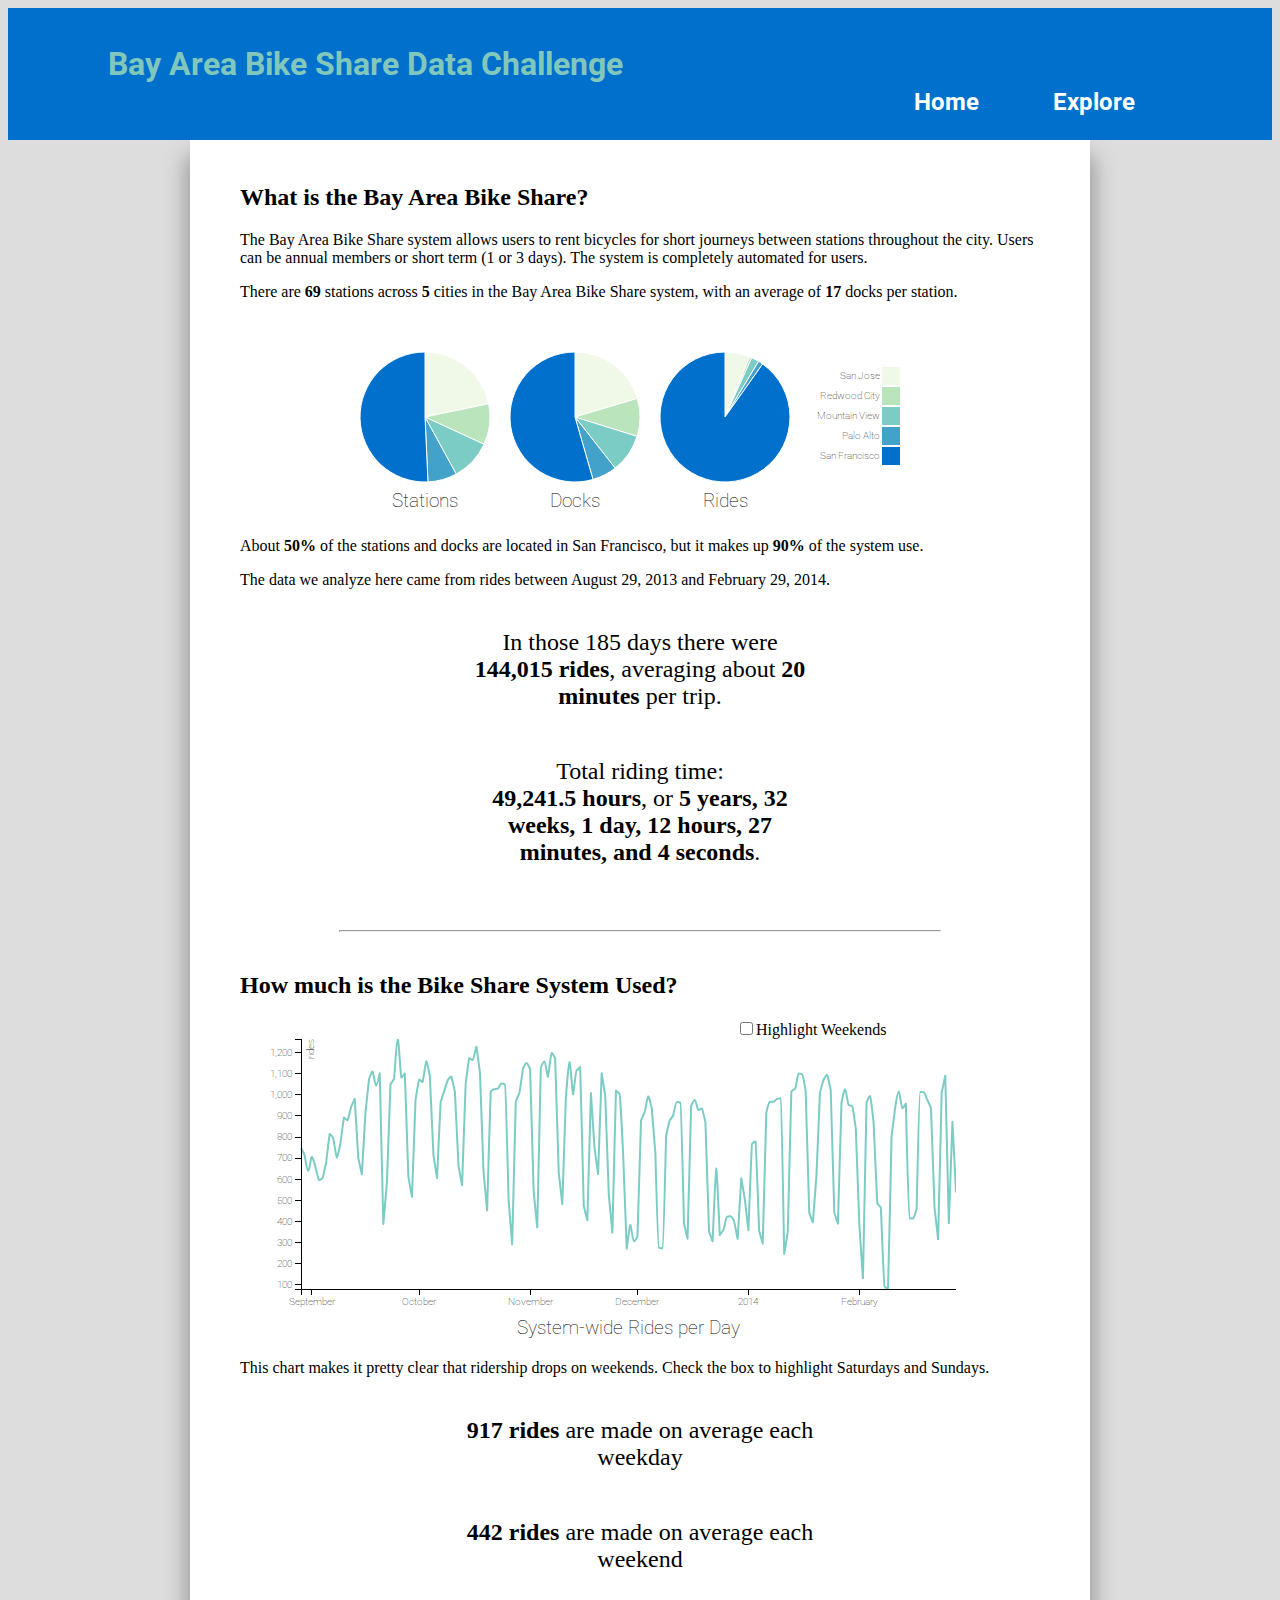
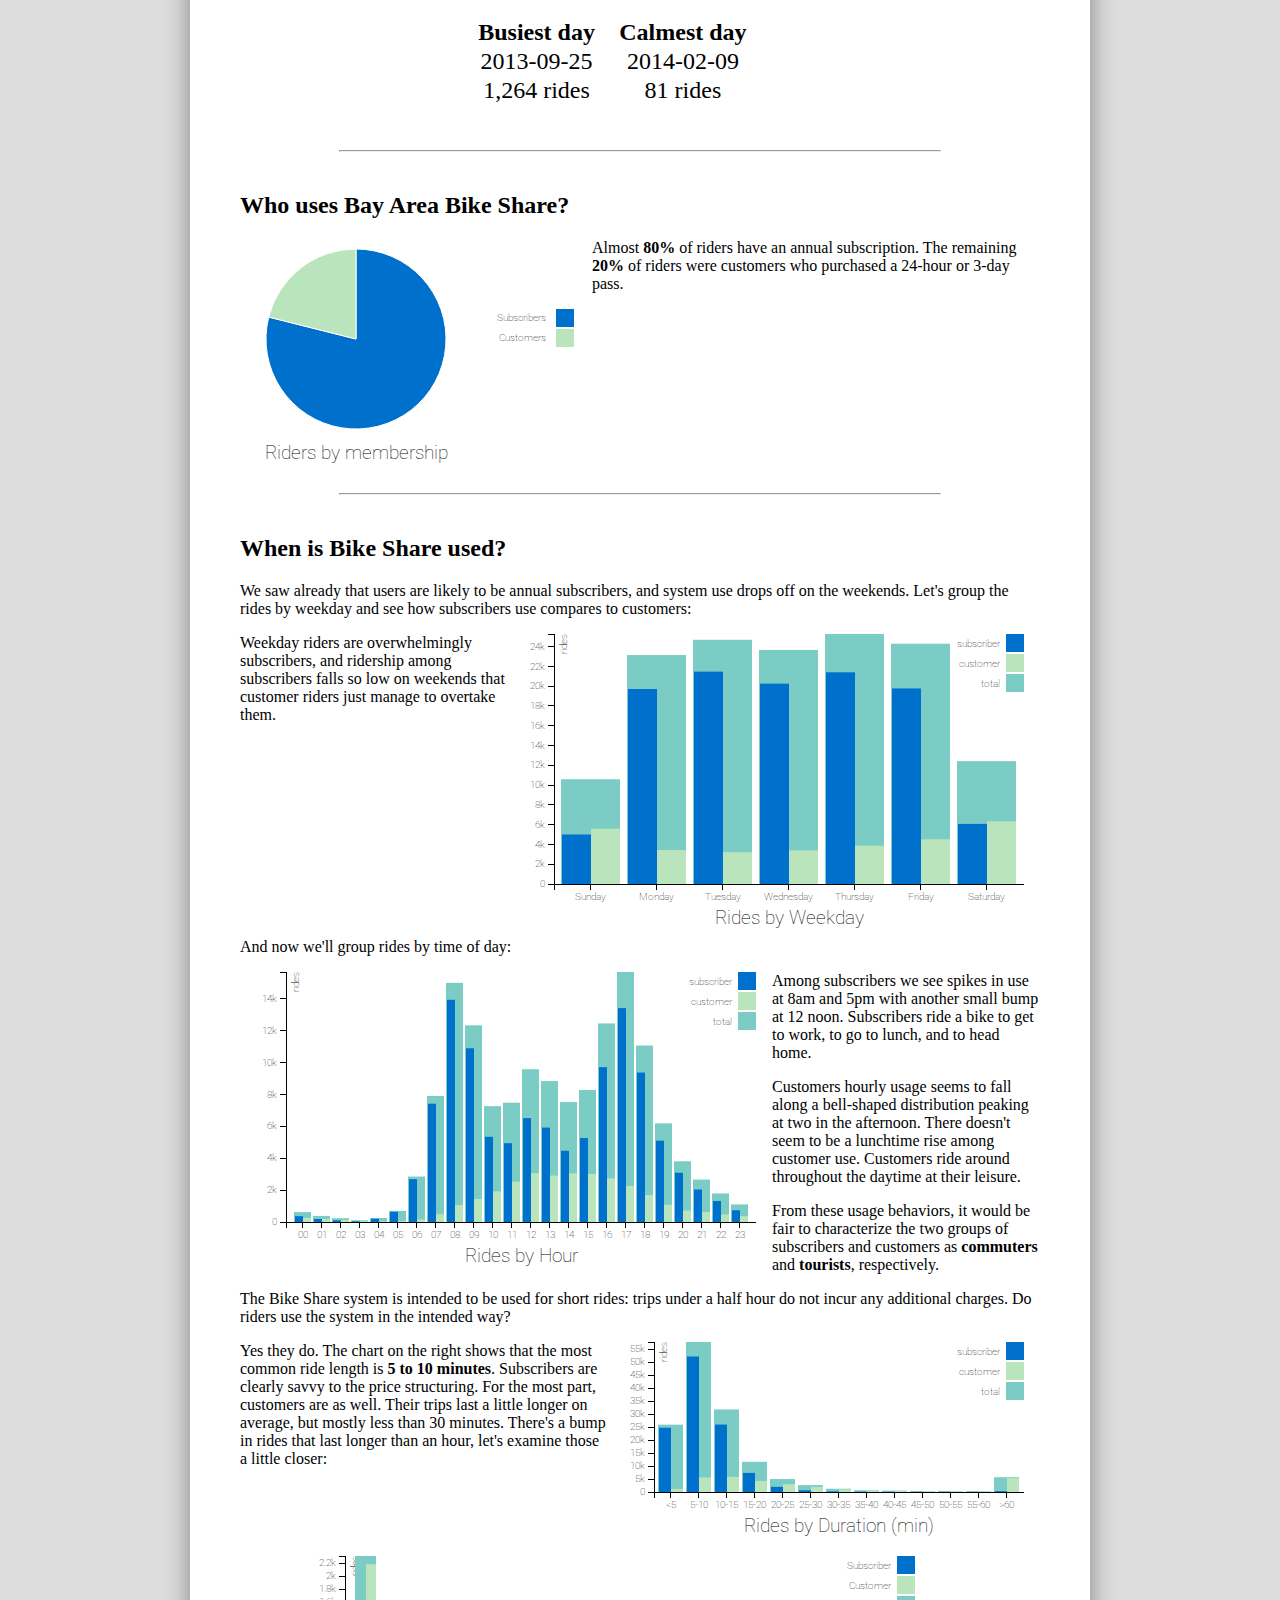
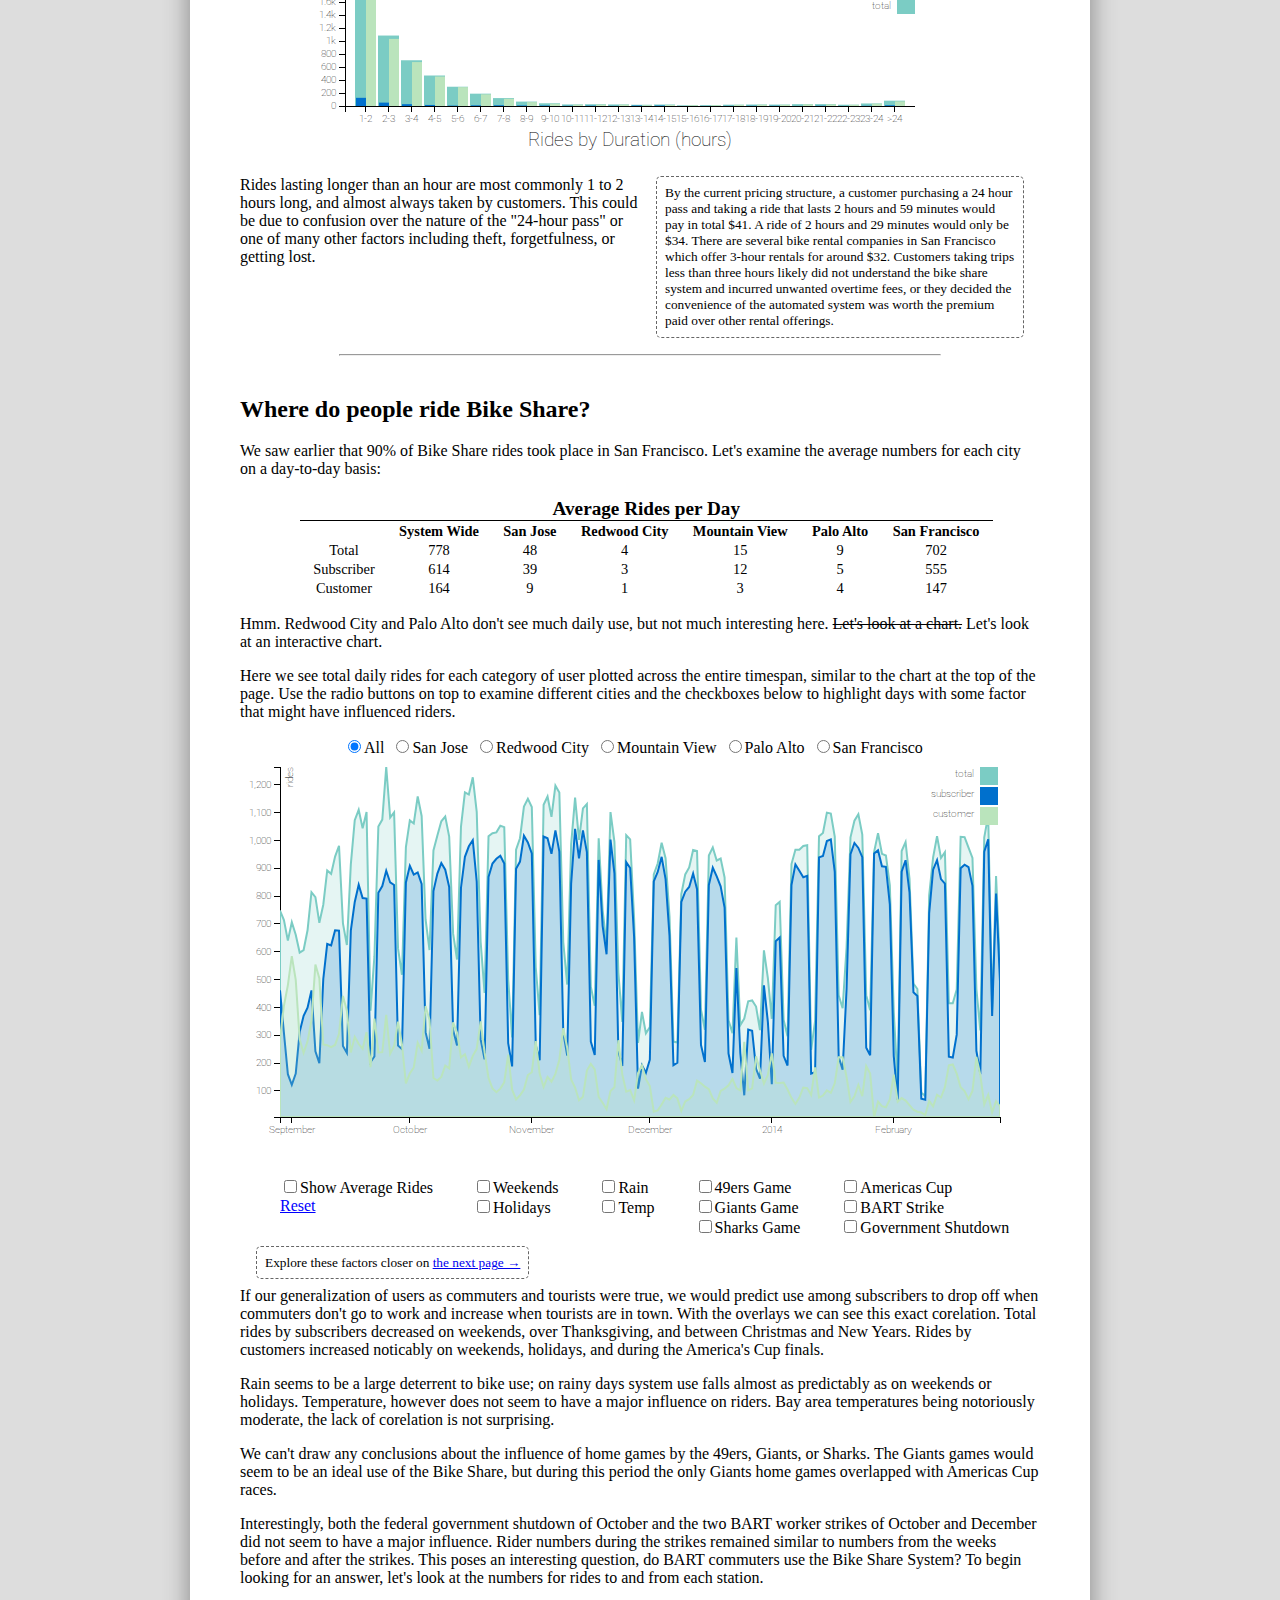
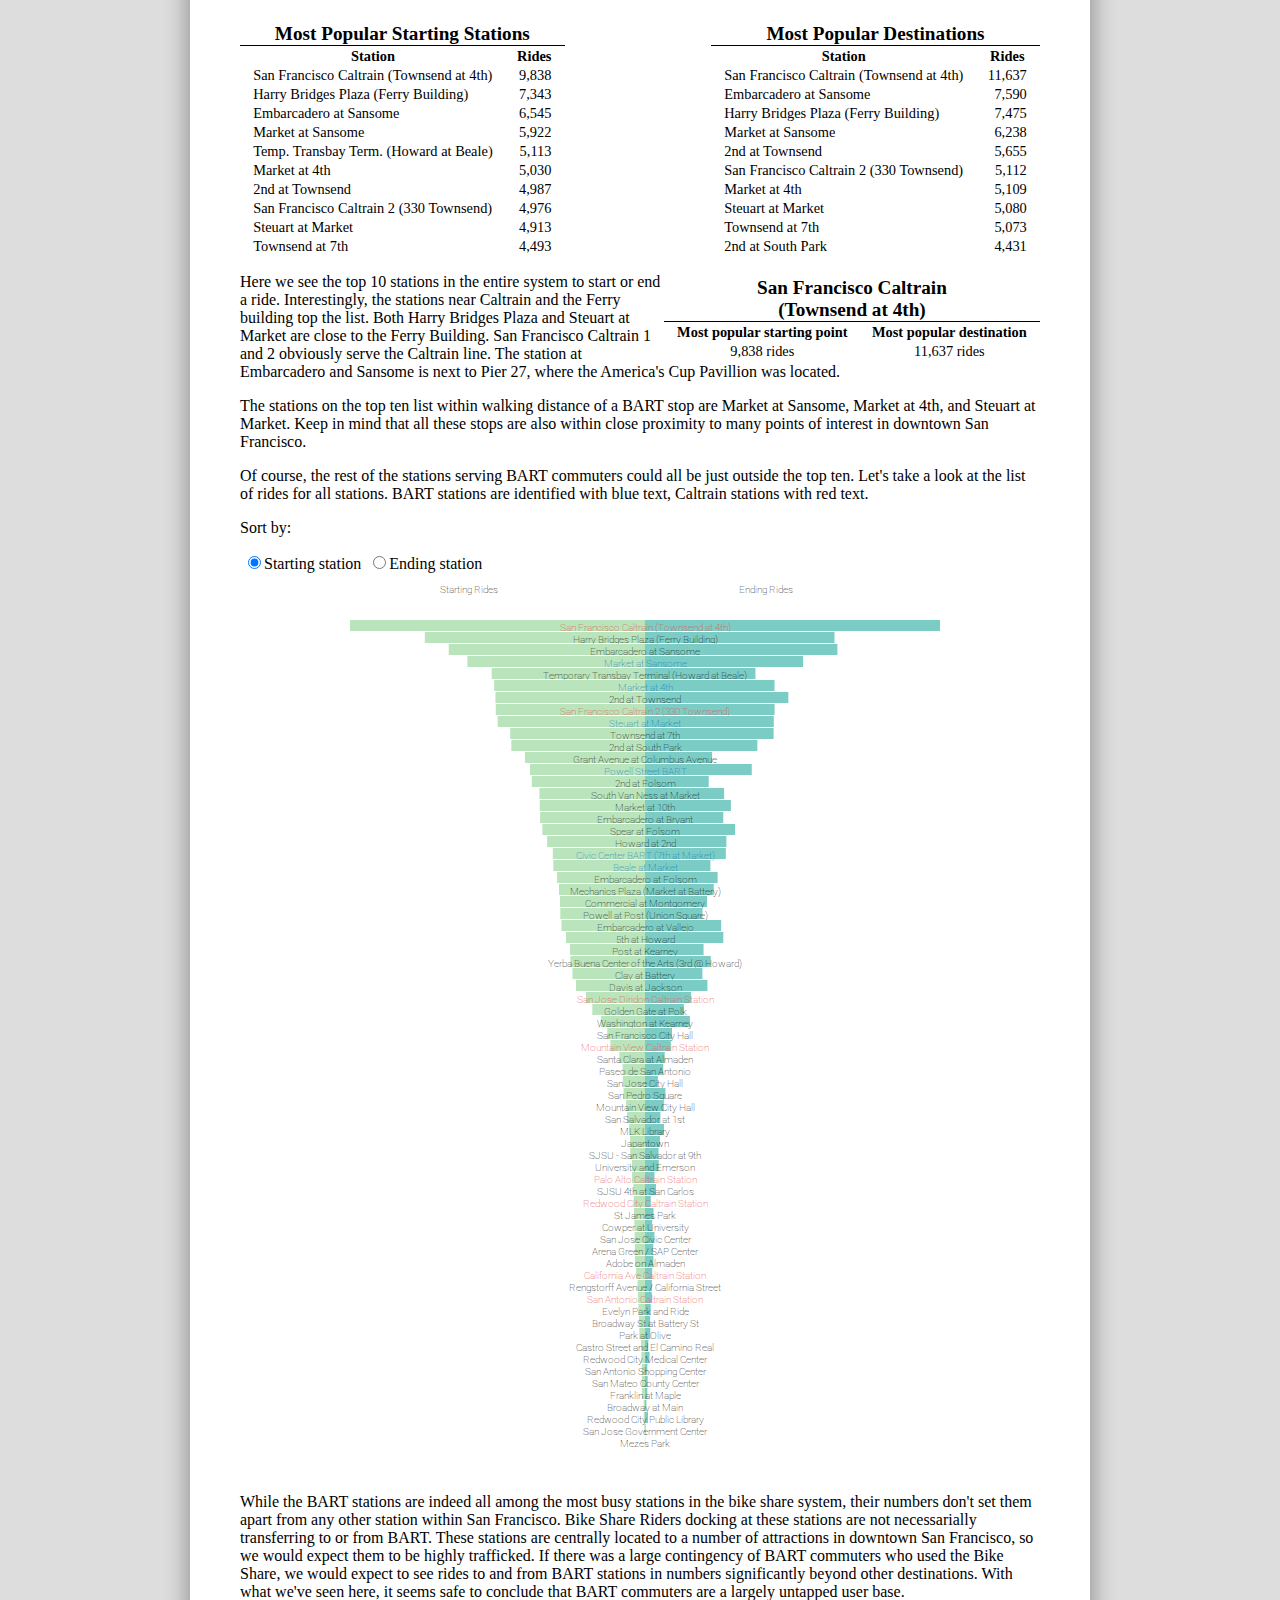
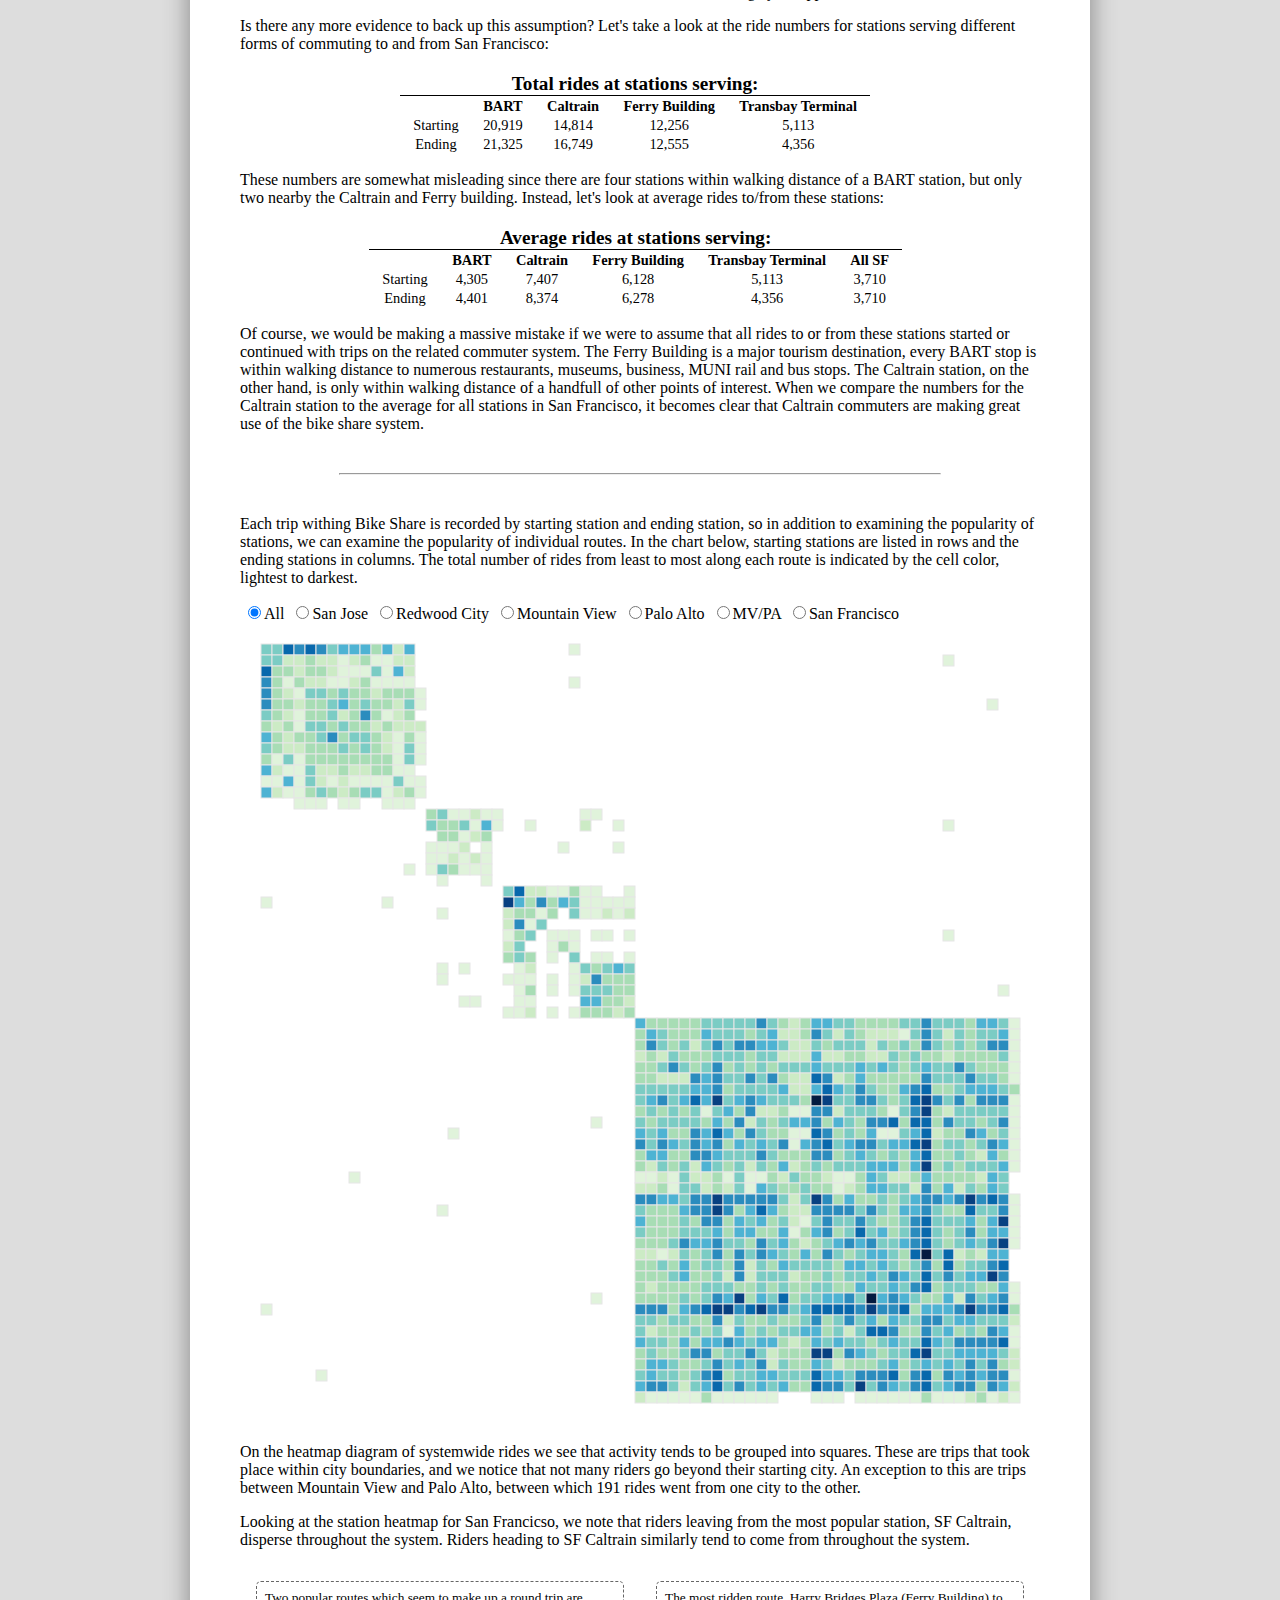
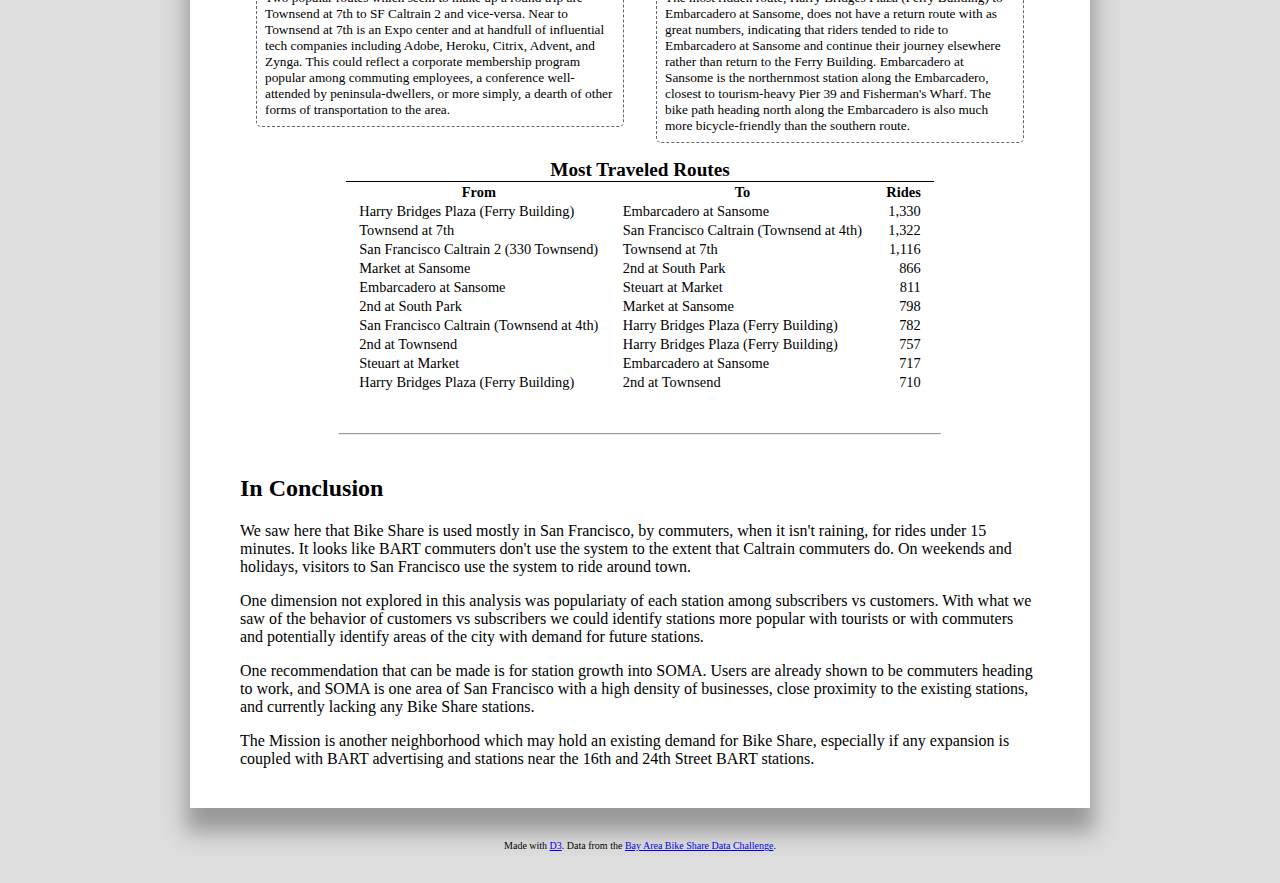
==== index.html @ 4bd90a9c "change to pages" ====
<!doctype html>
<html lang="en">

<head>
    <meta charset="utf-8">
    <title>BABS Data Challenge</title>
    <link rel="stylesheet" href="stylesheet.css">
</head>
<body>
  <script src="js/d3.v3.js"></script>
  <script src="js/jquery-1.11.0.js"></script>
  <script src="js/colors.js"></script>
  <header>
    <h1>Bay Area Bike Share Data Challenge</h1>
    <a href="explore.html">Explore</a> <a href="main.html">Home</a>
  </header>
  
  <div class="wrapper">
    
    <h2 class="analysis">What is the Bay Area Bike Share?</h2>
    <p class="analysis">The Bay Area Bike Share system allows users to rent bicycles for short journeys between stations throughout the city.  Users can be annual members or short term (1 or 3 days).  The system is completely automated for users. </p>
    <p class="analysis">There are <strong>69</strong> stations across <strong>5</strong> cities in the Bay Area Bike Share system, with an average of <strong>17</strong> docks per station.</p>
    <div id="pies" class="chart"></div>
    <p class="analysis">About <strong>50%</strong> of the stations and docks are located in San Francisco, but it makes up <strong>90%</strong> of the system use.</p>
    <p class="analysis">The data we analyze here came from rides between August 29, 2013 and February 29, 2014.</p>
    
    <p class="fact">In those 185 days there were <strong>144,015 rides</strong>, averaging about <strong>20 minutes</strong> per trip.</p>
    <p class="fact">Total riding time: <br/><strong>49,241.5 hours</strong>, or <strong>5 years, 32 weeks, 1 day, 12 hours, 27 minutes, and 4 seconds</strong>.
</p>
    
    <hr class="clear"/>
    
    <h2 class="analysis">How much is the Bike Share System Used?</h2>
    <input type="checkbox" id="weekendcheck">Highlight Weekends</input>
    <div id="row2" class="chart"></div>
    <p class="analysis">This chart makes it pretty clear that ridership drops on weekends. Check the box to highlight Saturdays and Sundays.</p>
    <p class="fact"><strong>917 rides</strong> are made on average each weekday</p> 
    <p class="fact"><strong>442 rides</strong> are made on average each weekend</p> 
  
  <table class="fact tabCenter">
    <thead> <th>Busiest day</th> <th>Calmest day</th> </thead>
    <tbody>
      <tr> <td>2013-09-25</td>   <td>2014-02-09</td> </tr>
      <tr> <td>1,264 rides</td> <td>81 rides</td> </tr>
    </tbody>
  </table>
  
  <hr class="clear"/>
  
    <h2 class="analysis">Who uses Bay Area Bike Share?</h2>
    <div id="row3" class="chart ILL"></div>
    <p class="analysis">Almost <strong>80%</strong> of riders have an annual subscription.  The remaining <strong>20%</strong> of riders were customers who purchased a 24-hour or 3-day pass.</p> 
  
    <hr class="clear"/>
  
    <h2 class="analysis">When is Bike Share used?</h2>
    <p class="analysis clear">We saw already that users are likely to be annual subscribers, and system use drops off on the weekends.  Let's group the rides by weekday and see how subscribers use compares to customers:</p>
  <div id="weekday" class="chart ILR"></div>
  <p class="analysis">Weekday riders are overwhelmingly subscribers, and ridership among subscribers falls so low on weekends that customer riders just manage to overtake them.</p>
    
    <p class="analysis clear">And now we'll group rides by time of day:</p>
    <div id="hourly" class="chart ILL"></div>
    
    <p class="analysis">Among subscribers we see spikes in use at 8am and 5pm with another small bump at 12 noon.  Subscribers ride a bike to get to work, to go to lunch, and to head home.  </p>
      <p class="analysis">Customers hourly usage seems to fall along a bell-shaped distribution peaking at two in the afternoon.  There doesn't seem to be a lunchtime rise among customer use.  Customers ride around throughout the daytime at their leisure.</p>
    <p class="analysis">From these usage behaviors, it would be fair to characterize the two groups of subscribers and customers as <strong>commuters</strong> and <strong>tourists</strong>, respectively.</p>
  
  
    
    <p class="analysis">The Bike Share system is intended to be used for short rides: trips under a half hour do not incur any additional charges.  Do riders use the system in the intended way?</p>
    <div id="duration" class="chart ILR"></div>
    <p class="analysis">Yes they do.  The chart on the right shows that the most common ride length is <strong>5 to 10 minutes</strong>.  Subscribers are clearly savvy to the price structuring.  For the most part, customers are as well.  Their trips last a little longer on average, but mostly less than 30 minutes.  There's a bump in rides that last longer than an hour, let's examine those a little closer: </p>
    <div id="durationH" class="chart"></div>
  <p class="aside ILR">By the current pricing structure, a customer purchasing a 24 hour pass and taking a ride that lasts 2 hours and 59 minutes would pay in total $41.  A ride of 2 hours and 29 minutes would only be $34. There are several bike rental companies in San Francisco which offer 3-hour rentals for around $32.  Customers taking trips less than three hours likely did not understand the bike share system and incurred unwanted overtime fees, or they decided the convenience of the automated system was worth the premium paid over other rental offerings.</p>
    <p class="analysis">Rides lasting longer than an hour are most commonly 1 to 2 hours long, and almost always taken by customers.  This could be due to confusion over the nature of the "24-hour pass" or one of many other factors including theft, forgetfulness, or getting lost.  </p>
      
  <hr class="clear"/>
  <h2 class="analysis">Where do people ride Bike Share?</h2>
  <p class="analysis">We saw earlier that 90% of Bike Share rides took place in San Francisco.  Let's examine the average numbers for each city on a day-to-day basis: </p>
  
  <table id="avgday" class="tabCenter"><caption>Average Rides per Day</caption>
    <thead> <th></th> <th>System Wide</th> <th>San Jose</th> <th>Redwood City</th> <th>Mountain View</th> <th>Palo Alto</th> <th>San Francisco</th></thead>
    <tbody>
      <tr> <td>Total</td>      <td>778</td> <td>48</td> <td>4</td> <td>15</td> <td>9</td> <td>702</td></tr>
      <tr> <td>Subscriber</td> <td>614</td> <td>39</td> <td>3</td> <td>12</td> <td>5</td> <td>555</td></tr>
      <tr> <td>Customer</td>   <td>164</td> <td> 9</td> <td>1</td> <td> 3</td> <td>4</td> <td>147</td></tr>
    </tbody>
  </table>
  
  <p class="analysis">Hmm. Redwood City and Palo Alto don't see much daily use, but not much interesting here.  <span class="strike">Let's look at a chart.</span>  Let's look at an interactive chart.</p>
  <p class="analysis">Here we see total daily rides for each category of user plotted across the entire timespan, similar to the chart at the top of the page. Use the radio buttons on top to examine different cities and the checkboxes below to highlight days with some factor that might have influenced riders.</p>
  
   <div id="cityRadio">
        <input type="radio" name="city" value="all" checked="true">All</input>
        <input type="radio" name="city" value="sj">San Jose</input>
        <input type="radio" name="city" value="rc">Redwood City</input>
        <input type="radio" name="city" value="mv">Mountain View</input>
        <input type="radio" name="city" value="pa">Palo Alto</input>
        <input type="radio" name="city" value="sf">San Francisco</input>
      </div>
      <div id="focuschart"></div>
      <ul class="ILL">
        <li><input type="checkbox" id="avgCB">Show Average Rides</input></li>
        <li><span id="reset" >Reset</span></li>
      </ul>
      <ul class="ILL">
        <li><input type="checkbox" id="weekendCB">Weekends</input></li>
        <li><input type="checkbox" id="holidayCB">Holidays</input></li>
      </ul>
      <ul class="ILL">
        <li><input type="checkbox" id="rainCB">Rain</input></li>
        <li><input type="checkbox" id="tempCB">Temp</input></li>
      </ul>
      <ul class="ILL">
        <li><input type="checkbox" id="49ersCB">49ers Game</input></li>
        <li><input type="checkbox" id="giantsCB">Giants Game</input></li>
        <li><input type="checkbox" id="sharksCB">Sharks Game</input></li>
      </ul>
      <ul class="ILL">
        <li><input type="checkbox" id="americasCB">Americas Cup</input></li>
        <li><input type="checkbox" id="bartCB">BART Strike</input></li>
        <li><input type="checkbox" id="govCB">Government Shutdown</input></li>
      </ul>
  
  <span class="aside">Explore these factors closer on <a href="explore.html">the next page &rarr;</a></span>

<p class="analysis">If our generalization of users as commuters and tourists were true, we would predict use among subscribers to drop off when commuters don't go to work and increase when tourists are in town.  With the overlays we can see this exact corelation. Total rides by subscribers decreased on weekends, over Thanksgiving, and between Christmas and New Years. Rides by customers increased noticably on weekends, holidays, and during the America's Cup finals.</p>
<p class="analysis">Rain seems to be a large deterrent to bike use; on rainy days system use falls almost as predictably as on weekends or holidays.  Temperature, however does not seem to have a major influence on riders.  Bay area temperatures being notoriously moderate, the lack of corelation is not surprising.  </p>
<p class="analysis">We can't draw any conclusions about the influence of home games by the 49ers, Giants, or Sharks.  The Giants games would seem to be an ideal use of the Bike Share, but during this period the only Giants home games overlapped with Americas Cup races.</p>
<p class="analysis">Interestingly, both the federal government shutdown of October and the two BART worker strikes of October and December did not seem to have a major influence.  Rider numbers during the strikes remained similar to numbers from the weeks before and after the strikes.  This poses an interesting question,  do BART commuters use the Bike Share System?  To begin looking for an answer, let's look at the numbers for rides to and from each station.</p>
  
<table class="tabRight ILL">
    <caption>Most Popular Starting Stations</caption>
    <thead> 
      <th>Station</th> <th>Rides</th> 
    </thead>
    <tbody>
      <tr> <td>San Francisco Caltrain (Townsend at 4th)</td> <td>9,838</td> </tr>
      <tr> <td>Harry Bridges Plaza (Ferry Building)</td> <td>7,343</td> </tr>
      <tr> <td>Embarcadero at Sansome</td> <td>6,545</td> </tr>
      <tr> <td>Market at Sansome</td> <td>5,922</td> </tr>
      <tr> <td>Temp. Transbay Term. (Howard at Beale)</td> <td>5,113</td> </tr>
      <tr> <td>Market at 4th</td> <td>5,030</td> </tr>
      <tr> <td>2nd at Townsend</td> <td>4,987</td> </tr>
      <tr> <td>San Francisco Caltrain 2 (330 Townsend)</td> <td>4,976</td> </tr>
      <tr> <td>Steuart at Market</td> <td>4,913</td> </tr>
      <tr> <td>Townsend at 7th</td> <td>4,493</td> </tr>
    </tbody>
  </table>

  <table class="tabRight ILR">
    <caption>Most Popular Destinations</caption>
    <thead> 
      <th>Station</th> <th>Rides</th> 
    </thead>
    <tbody>
      <tr> <td>San Francisco Caltrain (Townsend at 4th)</td> <td>11,637</td> </tr>
      <tr> <td>Embarcadero at Sansome</td> <td>7,590</td> </tr>
      <tr> <td>Harry Bridges Plaza (Ferry Building)</td> <td>7,475</td> </tr>
      <tr> <td>Market at Sansome</td> <td>6,238</td> </tr>
      <tr> <td>2nd at Townsend</td> <td>5,655</td> </tr>
      <tr> <td>San Francisco Caltrain 2 (330 Townsend)</td> <td>5,112</td> </tr>
      <tr> <td>Market at 4th</td> <td>5,109</td> </tr>
      <tr> <td>Steuart at Market</td> <td>5,080</td> </tr>
      <tr> <td>Townsend at 7th</td> <td>5,073</td> </tr>
      <tr> <td>2nd at South Park</td> <td>4,431</td> </tr>
    </tbody>
  </table>
<span class="clear"></span>

<table class="ILR tabCenter">
      <caption>San Francisco Caltrain <br/>(Townsend at 4th)</caption>
      <thead> 
        <th>Most popular starting point</th> <th>Most popular destination</th> 
      </thead>
      <tbody>
        <tr> <td>9,838 rides</td> <td>11,637 rides</td> </tr>
      </tbody>
  </table>

  <p class="analysis">Here we see the top 10 stations in the entire system to start or end a ride.  Interestingly, the stations near Caltrain and the Ferry building top the list.  Both Harry Bridges Plaza and Steuart at Market are close to the Ferry Building.  San Francisco Caltrain 1 and 2 obviously serve the Caltrain line.  The station at Embarcadero and Sansome is next to Pier 27, where the America's Cup Pavillion was located.</p>



<p class="analysis">The stations on the top ten list within walking distance of a BART stop are Market at Sansome, Market at 4th, and Steuart at Market.  Keep in mind that all these stops are also within close proximity to many points of interest in downtown San Francisco. </p>

<p class="analysis">Of course, the rest of the stations serving BART commuters could all be just outside the top ten.  Let's take a look at the list of rides for all stations. BART stations are identified with blue text, Caltrain stations with red text.</p>  
    
<p>Sort by:</p>
    <div id="sort" class="center">
        <input type="radio" name="stationSort" value="start" checked="true">Starting station</input>
        <input type="radio" name="stationSort" value="end">Ending station</input>
    </div>

  <div id="hbar"></div>
  <p class="analysis">While the BART stations are indeed all among the most busy stations in the bike share system, their numbers don't set them apart from any other station within San Francisco.  Bike Share Riders docking at these stations are not necessarially transferring to or from BART. These stations are centrally located to a number of attractions in downtown San Francisco, so we would expect them to be highly trafficked.  If there was a large contingency of BART commuters who used the Bike Share, we would expect to see rides to and from BART stations in numbers significantly beyond other destinations. With what we've seen here, it seems safe to conclude that BART commuters are a largely untapped user base.</p>
      
      <p class="analysis">Is there any more evidence to back up this assumption? Let's take a look at the ride numbers for stations serving different forms of commuting to and from San Francisco:</p>

<table id="commuter" class="tabCenter"><caption>Total rides at stations serving:</caption>
    <thead> <th></th> <th>BART</th> <th>Caltrain</th> <th>Ferry Building</th> <th>Transbay Terminal</th></thead>
    <tbody>
      <tr> <td>Starting</td><td>20,919</td> <td>14,814</td> <td>12,256</td> <td>5,113</td></tr>
      <tr> <td>Ending</td>  <td>21,325</td> <td>16,749</td> <td>12,555</td> <td>4,356</td></tr>
    </tbody>
  </table>

<p class="analysis">These numbers are somewhat misleading since there are four stations within walking distance of a BART station, but only two nearby the Caltrain and Ferry building.  Instead, let's look at average rides to/from these stations: </p>

<table id="commuteravg" class="tabCenter"><caption>Average rides at stations serving:</caption>
    <thead> <th></th> <th>BART</th> <th>Caltrain</th> <th>Ferry Building</th> <th>Transbay Terminal</th> <th>All SF</th></thead>
    <tbody>
      <tr> <td>Starting</td><td>4,305</td> <td>7,407</td> <td>6,128</td> <td>5,113</td> <td>3,710</td></tr>
      <tr> <td>Ending</td>  <td>4,401</td> <td>8,374</td> <td>6,278</td> <td>4,356</td> <td>3,710</td></tr>
    </tbody>
  </table>

<p class="analysis">Of course, we would be making a massive mistake if we were to assume that all rides to or from these stations started or continued with trips on the related commuter system.  The Ferry Building is a major tourism destination, every BART stop is within walking distance to numerous restaurants, museums, business, MUNI rail and bus stops. The Caltrain station, on the other hand, is only within walking distance of a handfull of other points of interest.  When we compare the numbers for the Caltrain station to the average for all stations in San Francisco, it becomes clear that Caltrain commuters are making great use of the bike share system.</p>


 <hr/>
  
<p class="analysis">Each trip withing Bike Share is recorded by starting station and ending station, so in addition to examining the popularity of stations, we can examine the popularity of individual routes.  In the chart below, starting stations are listed in rows and the ending stations in columns.  The total number of rides from least to most along each route is indicated by the cell color, lightest to darkest. </p>

      <div id="tooltip" class="hidden">
        <p><span id="value"></p>
      </div>
      
      <div id="heatRadio">
        <input type="radio" name="heat" value="all" checked="true">All</input>
        <input type="radio" name="heat" value="sj">San Jose</input>
        <input type="radio" name="heat" value="rc">Redwood City</input>
        <input type="radio" name="heat" value="mv">Mountain View</input>
        <input type="radio" name="heat" value="pa">Palo Alto</input>
        <input type="radio" name="heat" value="mvpa">MV/PA</input>
        <input type="radio" name="heat" value="sf">San Francisco</input>
      </div>

      <div id="heat"></div>

  <p class="analysis">On the heatmap diagram of systemwide rides we see that activity tends to be grouped into squares. These are trips that took place within city boundaries, and we notice that not many riders go beyond their starting city.  An exception to this are trips between Mountain View and Palo Alto, between which 191 rides went from one city to the other. </p>

  <p class="analysis">Looking at the station heatmap for San Francicso, we note that riders leaving from the most popular station, SF Caltrain, disperse throughout the system.  Riders heading to SF Caltrain similarly tend to come from throughout the system.  </p>

<p class="aside ILL">Two popular routes which seem to make up a round trip are Townsend at 7th to SF Caltrain 2 and vice-versa.  Near to Townsend at 7th is an Expo center and at handfull of influential tech companies including Adobe, Heroku, Citrix, Advent, and Zynga.  This could reflect a corporate membership program popular among commuting employees, a conference well-attended by peninsula-dwellers, or more simply, a dearth of other forms of transportation to the area. </p>

<p class="aside ILL"> The most ridden route, Harry Bridges Plaza (Ferry Building) to Embarcadero at Sansome, does not have a return route with as great numbers, indicating that riders tended to ride to Embarcadero at Sansome and continue their journey elsewhere rather than return to the Ferry Building.  Embarcadero at Sansome is the northernmost station along the Embarcadero, closest to tourism-heavy Pier 39 and Fisherman's Wharf.  The bike path heading north along the Embarcadero is also much more bicycle-friendly than the southern route. </p>
 
<table class="tabRight center ">
   
    <caption>Most Traveled Routes</caption>
    <thead> 
      <th>From</th> <th>To</th> <th>Rides</th>
    </thead>
    <tbody>
      <tr>  <td>Harry Bridges Plaza (Ferry Building)</td> <td>Embarcadero at Sansome</td>    <td>1,330</td></tr>
      <tr>  <td>Townsend at 7th</td> <td>San Francisco Caltrain (Townsend at 4th)</td>    <td>1,322</td></tr>
      <tr>  <td>San Francisco Caltrain 2 (330 Townsend)</td> <td>Townsend at 7th</td>    <td>1,116</td></tr>
      <tr>  <td>Market at Sansome</td> <td>2nd at South Park</td>     <td>866</td> </tr>
      <tr>  <td>Embarcadero at Sansome</td> <td>Steuart at Market</td>    <td>811</td> </tr>
      <tr>  <td>2nd at South Park</td> <td>Market at Sansome</td>     <td>798</td> </tr>
      <tr>  <td>San Francisco Caltrain (Townsend at 4th)</td> <td>Harry Bridges Plaza (Ferry Building)</td>    <td>782</td> </tr>
      <tr>  <td>2nd at Townsend</td> <td>Harry Bridges Plaza (Ferry Building)</td>    <td>757</td> </tr>
      <tr>  <td>Steuart at Market</td> <td>Embarcadero at Sansome</td>    <td>717</td> </tr>
      <tr>  <td>Harry Bridges Plaza (Ferry Building)</td> <td>2nd at Townsend</td>     <td>710</td> </tr>
    </tbody>
  </table>

    <hr />
      <h2>In Conclusion</h2>
      <p class="analysis">We saw here that Bike Share is used mostly in San Francisco, by commuters, when it isn't raining, for rides under 15 minutes.  It looks like BART commuters don't use the system to the extent that Caltrain commuters do. On weekends and holidays, visitors to San Francisco use the system to ride around town.</p>
    <p class="analysis">One dimension not explored in this analysis was populariaty of each station among subscribers vs customers.  With what we saw of the behavior of customers vs subscribers we could identify stations more popular with tourists or with commuters and potentially identify areas of the city with demand for future stations.</p>
    <p class="analysis">One recommendation that can be made is for station growth into SOMA.  Users are already shown to be commuters heading to work, and SOMA is one area of San Francisco with a high density of businesses, close proximity to the existing stations, and currently lacking any Bike Share stations.</p>
    <p class="analysis">The Mission is another neighborhood which may hold an existing demand for Bike Share, especially if any expansion is coupled with BART advertising and stations near the 16th and 24th Street BART stations.</p>

  
  </div>
  
  <footer>Made with <a href="http://www.d3js.org">D3</a>.  Data from the <a href="http://bayareabikeshare.com/datachallenge">Bay Area Bike Share Data Challenge</a>.</footer>
  
  <script src="js/main.js"></script>
  <script src="js/indepth.js"></script>
</body>

</html>
---- stylesheet.css ----
@import url('http://fonts.googleapis.com/css?family=Source+Code+Pro|Roboto:100,400,700|Old+Standard+TT:400,700');


/* ----- html ----- */
body {
  background-color: #ddd;
}
.hidden {
  display: none;
}
.clear:before,
.clear:after {
    content: " "; /* 1 */
    display: table; /* 2 */
    clear: both;
}
/*
.clear:after {
    clear: both;
}
*/
.center {
  margin: auto;
}
.strike { 
  text-decoration: line-through;
}
hr {
  width: 75%;
  margin: 40px auto;
}
header {
  height: 100px;
  background-color: #0070cd;
  padding: 16px 100px;
  font-family: 'Roboto', sans-serif;
  font-weight: 700;
}
footer {
  font-size: 10px; 
  text-align: center;
  margin-top: 2rem;
  margin-bottom: 2rem;
}
h1 {
  font-size: 2rem;
  color: #82c7bc;
  margin-bottom: 0px;
}
header a {
  font-size: 1.5rem;
  float: right;
  text-decoration: none;
  margin: 0rem 2rem;
  padding: 5px;
  color: #fff;
}
header a:hover {
  background-color: #fff;
  color: #0070cd;
}
input[type=radio] {
  margin-left: 0.5rem;
}
.wrapper {
  width: 800px;
  padding: 24px 50px;
  margin: 0 auto 10px auto;
  -webkit-box-shadow: 0 20px 20px 4px #999999;
  box-shadow: 0 20px 20px 4px #999999;
  background-color: #fff;
  font-size: 12pt; 
  font-family: 'Old Standard TT', serif;
}
.ILR {
  display: inline-block;
  float: right;
}
.ILL {
  display: inline-block;
  float: left;
}
.fact {
  /*font-family: 'Raleway', sans-serif;*/
  font-size: 1.5rem;
  display: inline-block;
  margin-left: 225px;
  width: 350px;
  /*padding: 30px;
  margin-left: 192px;
  border: solid #666 3px;
  border-radius: 10px;
  background-color: #82c7bc;
  color: #0070cd;*/
  text-align: center;
}
.analysis {
  
}
.aside {
  font-size: 10pt;
  border: dashed #666 1px;
  padding: 0.5rem;
  margin: 1rem;
  border-radius: 5px;
  width: 350px;
}
.chart {
  margin: 0 1rem;
}
ul {
  list-style-type: none;
}
.tabCenter {
  text-align: center;
}
.tabRight  td:last-of-type {
  text-align: right;
}
table {
  font-size: 0.9rem;
  margin-top: 20px;
}
caption {
  font-size: 1.2rem;
  font-weight: 700;
  border-bottom: 1px solid black;
}
td, th {
  padding: 0 0.7rem ;
}
.highlight>rect {
  stroke: #ff9c27;
}
/* -- i know using ids in css is bad form, but i need to align things quickly -- */
#pies {
  margin-left: 110px;
}
#weekendcheck {
  margin-left: 500px;
}
#duration {
  margin-bottom: 10px;
}
#durationH {
  margin-left: 75px;
}
#reset {
  text-decoration: underline;
  cursor: pointer;
  color: blue;
}
#cityRadio {
 margin-left: 100px; 
}
#hbar {
 margin-left: 100px; 
}
#avgday {
  margin-left: 60px; 
}
#commuter {
 margin-left: 160px; 
}
#commuteravg {
 margin-left: 129px; 
}
/* ----- SVG ----- */
.slice > path{
	stroke-width:1px;
    stroke: #fff;
} 
.slice:hover > path{
    stroke: #ff9c27 ;
    stroke-width: 2px;
}
.bar:hover {
  stroke: #ff9c27 ;
}
.totalbar:hover {
  stroke: #ff9c27 ;
}
  
text {
  fill: black;
  
}    
.title {
  font-size: 14pt;
}
svg {
  font: 10px sans-serif;
  font-family: 'Roboto', sans-serif;
  font-weight: 100;
}
path {
  fill: none;
}
.axis path,
.axis line {
  fill: none;
  stroke: #000;
  shape-rendering: crispEdges;
}
path.weekend {
  fill: #ccc;
  /*opacity: 0.6;*/
}
path.weekendline {
  fill: #ccc;
}
path.hour {
  stroke-width: 2px;
}
.area {
  stroke-width: 2px;
  fill-opacity: 0.2;
  clip-path: url(#clip);
}
.avgline {
  fill: none;
  stroke-width: 2px;
  clip-path: url(#clip);
  stroke-dasharray: 2,2;    
}    
.tempLine {
  fill: none;
  stroke-width: 2px;
  clip-path: url(#clip);
}  
.bars {
  fill-opacity: 0.5;
  clip-path: url(#clip);
}
.axis path,
.axis line {
  fill: none;
  stroke: #000;
  shape-rendering: crispEdges;
}
.brush .extent {
  stroke: #fff;
  fill-opacity: .125;
  shape-rendering: crispEdges;
}
rect.bordered {
  stroke: #E6E6E6;
  stroke-width: 1px;   
}
text.mono {
  font-size: 6pt;
  font-family: 'Source Code Pro', monospace;
  fill: #000;
}
rect.highlight {
  stroke: #ff9c27;
  stroke-width 0.5px;
}
text.text-hover {
  fill: #ff9c27; 
}
.bart>text {
  fill: #0072b9;
}
.caltrain>text {
  fill: #e63737; 
}

#tooltip {
  position: absolute;
  width: 150px;
  height: auto;
  padding: 5px;
  background-color: white;
  -webkit-border-radius: 10px;
  -moz-border-radius: 10px;
  border-radius: 10px;
  -webkit-box-shadow: 4px 4px 10px rgba(0, 0, 0, 0.4);
  -moz-box-shadow: 4px 4px 10px rgba(0, 0, 0, 0.4);
  box-shadow: 4px 4px 10px rgba(0, 0, 0, 0.4);
  pointer-events: none;
}
#tooltip.hidden {
  display: none;
}
#tooltip p {
  margin: 0;
  font-family: 'Roboto', sans-serif;
  font-size: 12px;
  line-height: 20px;
}
.hover-hide >text.startCount, .hover-hide>text.endCount{
  display: none;
}
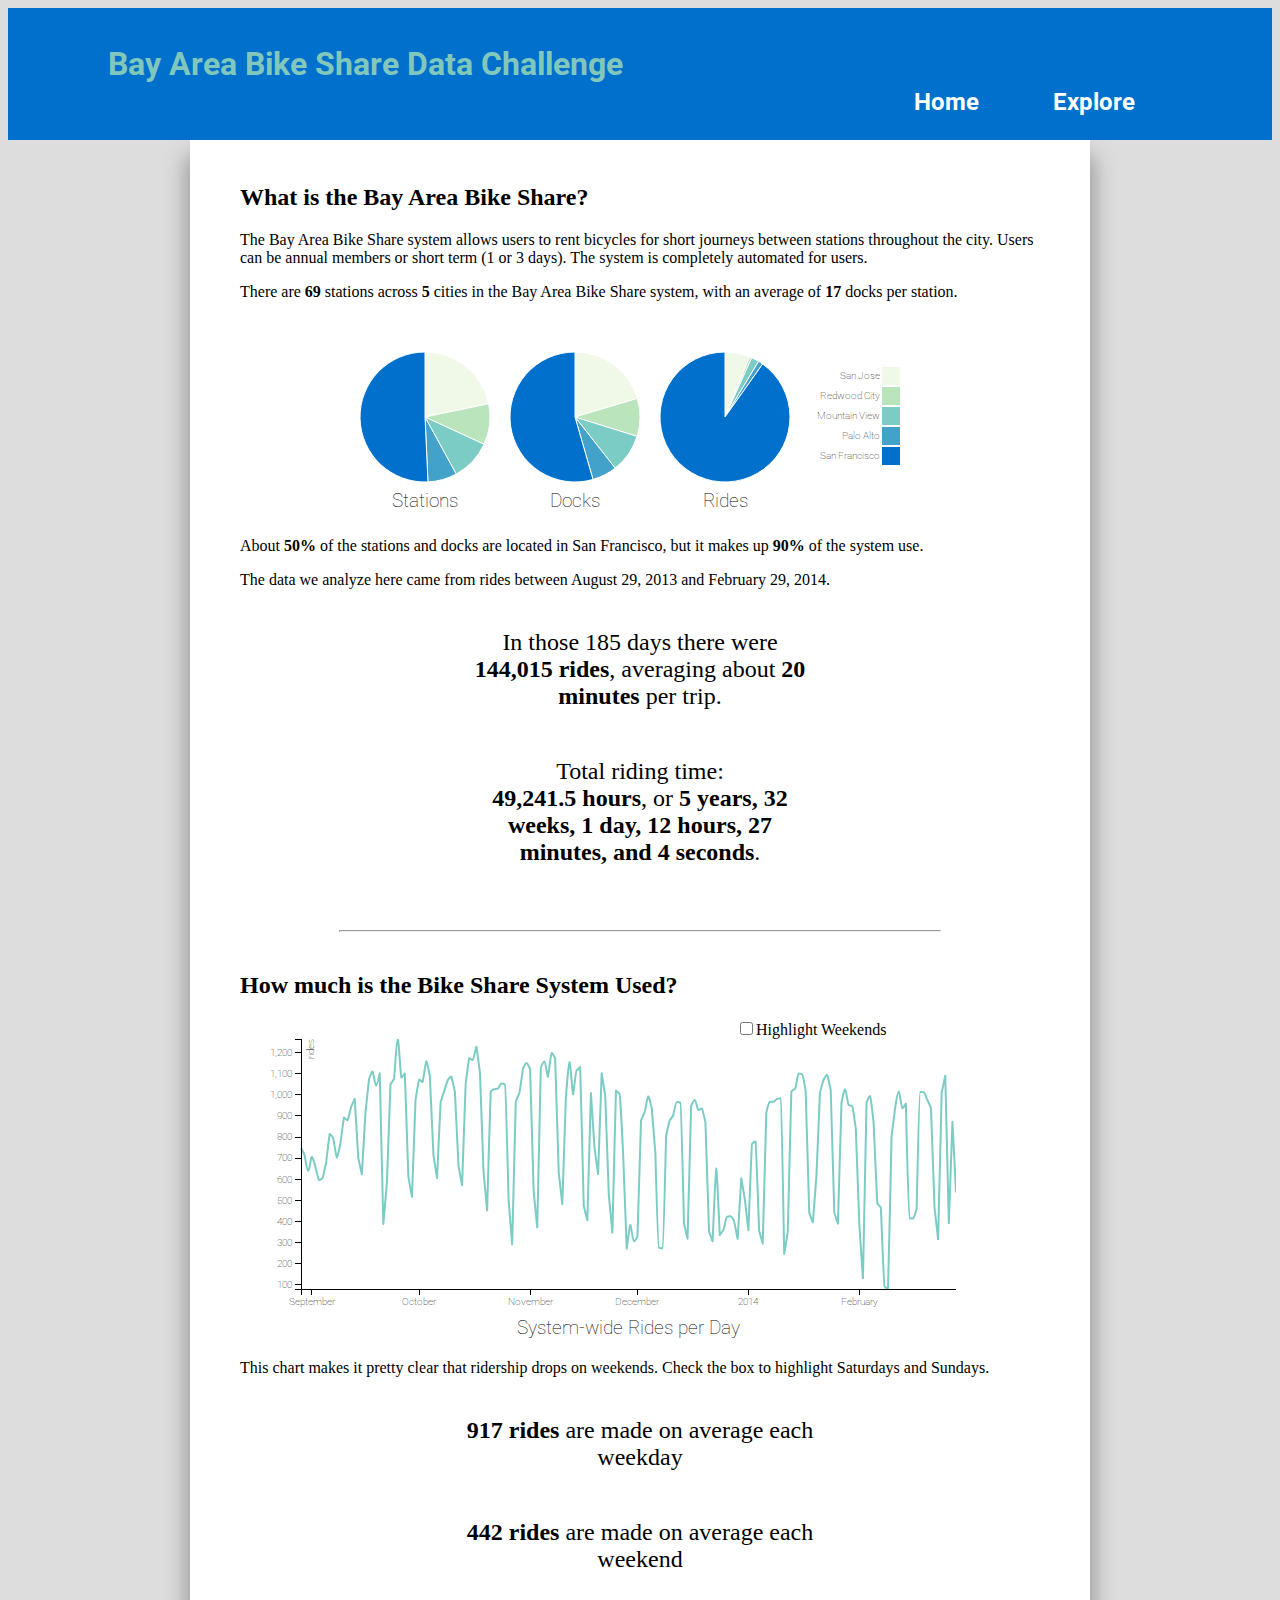
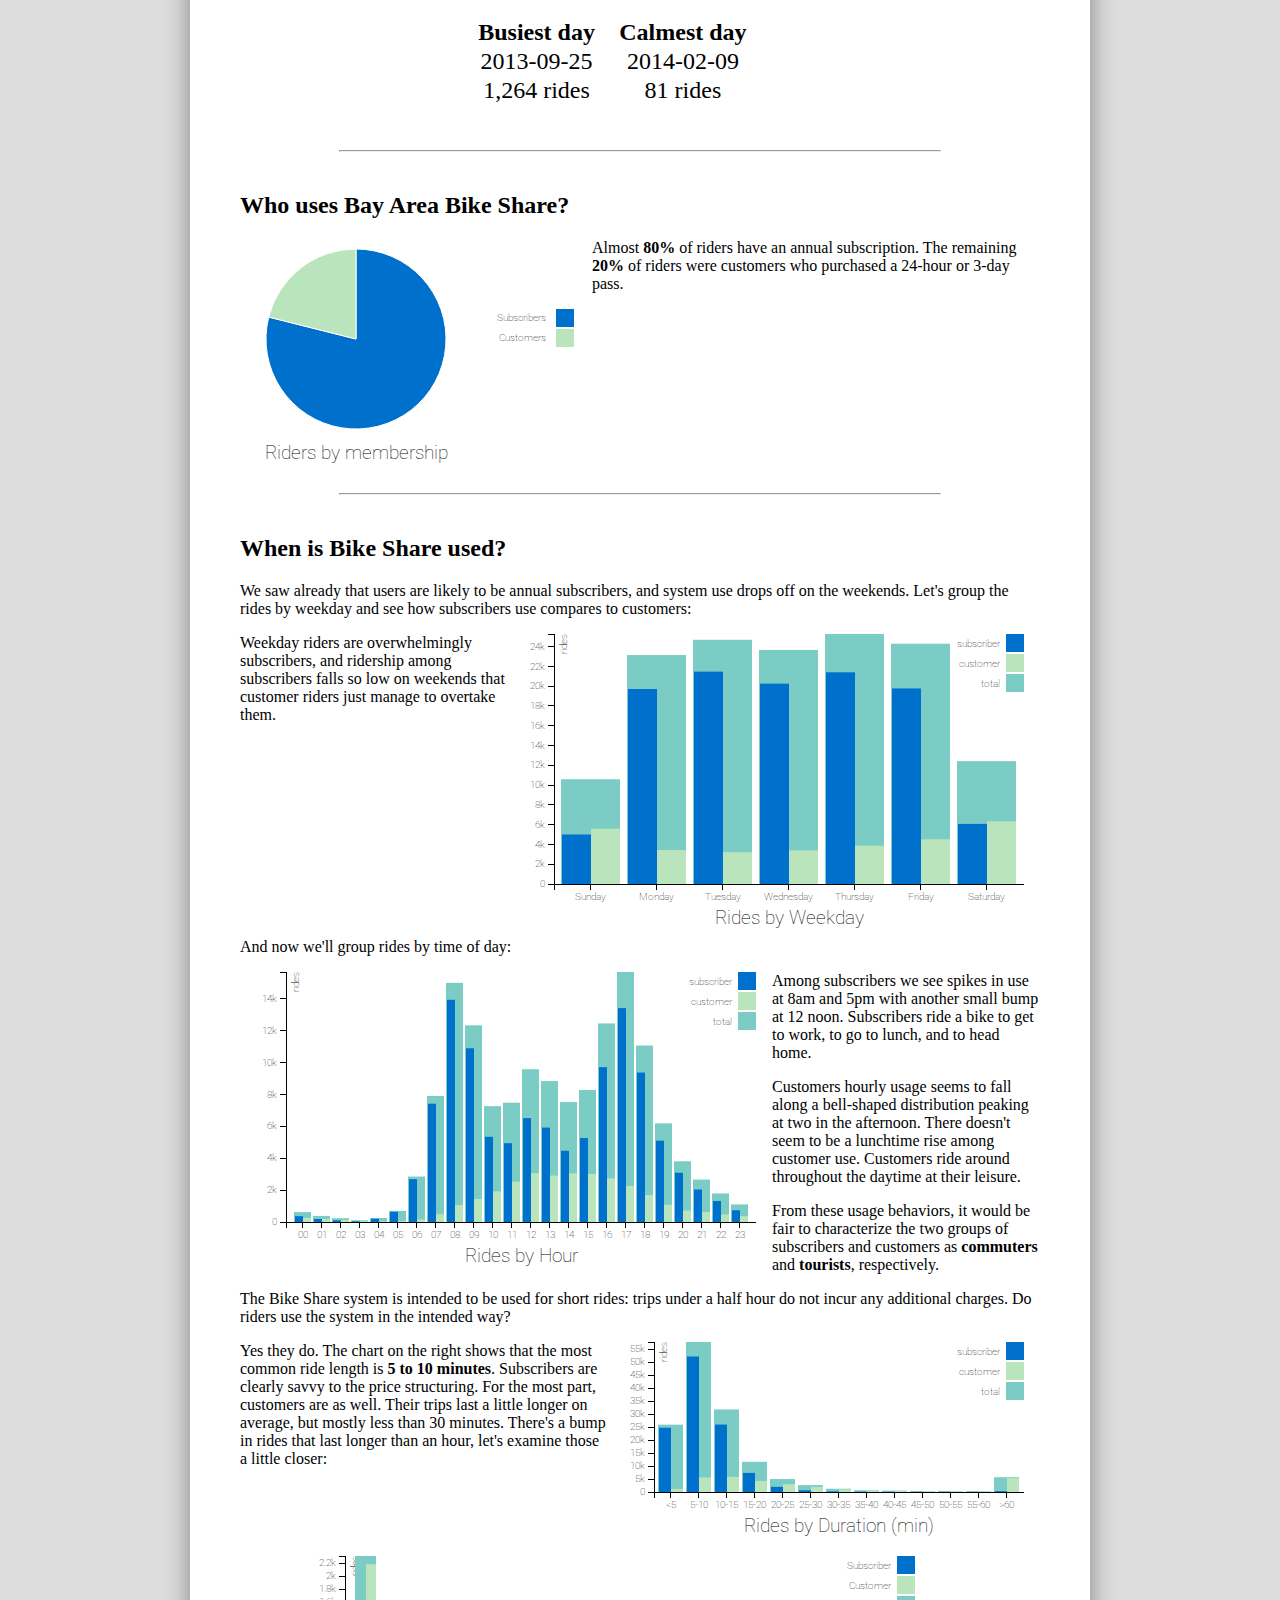
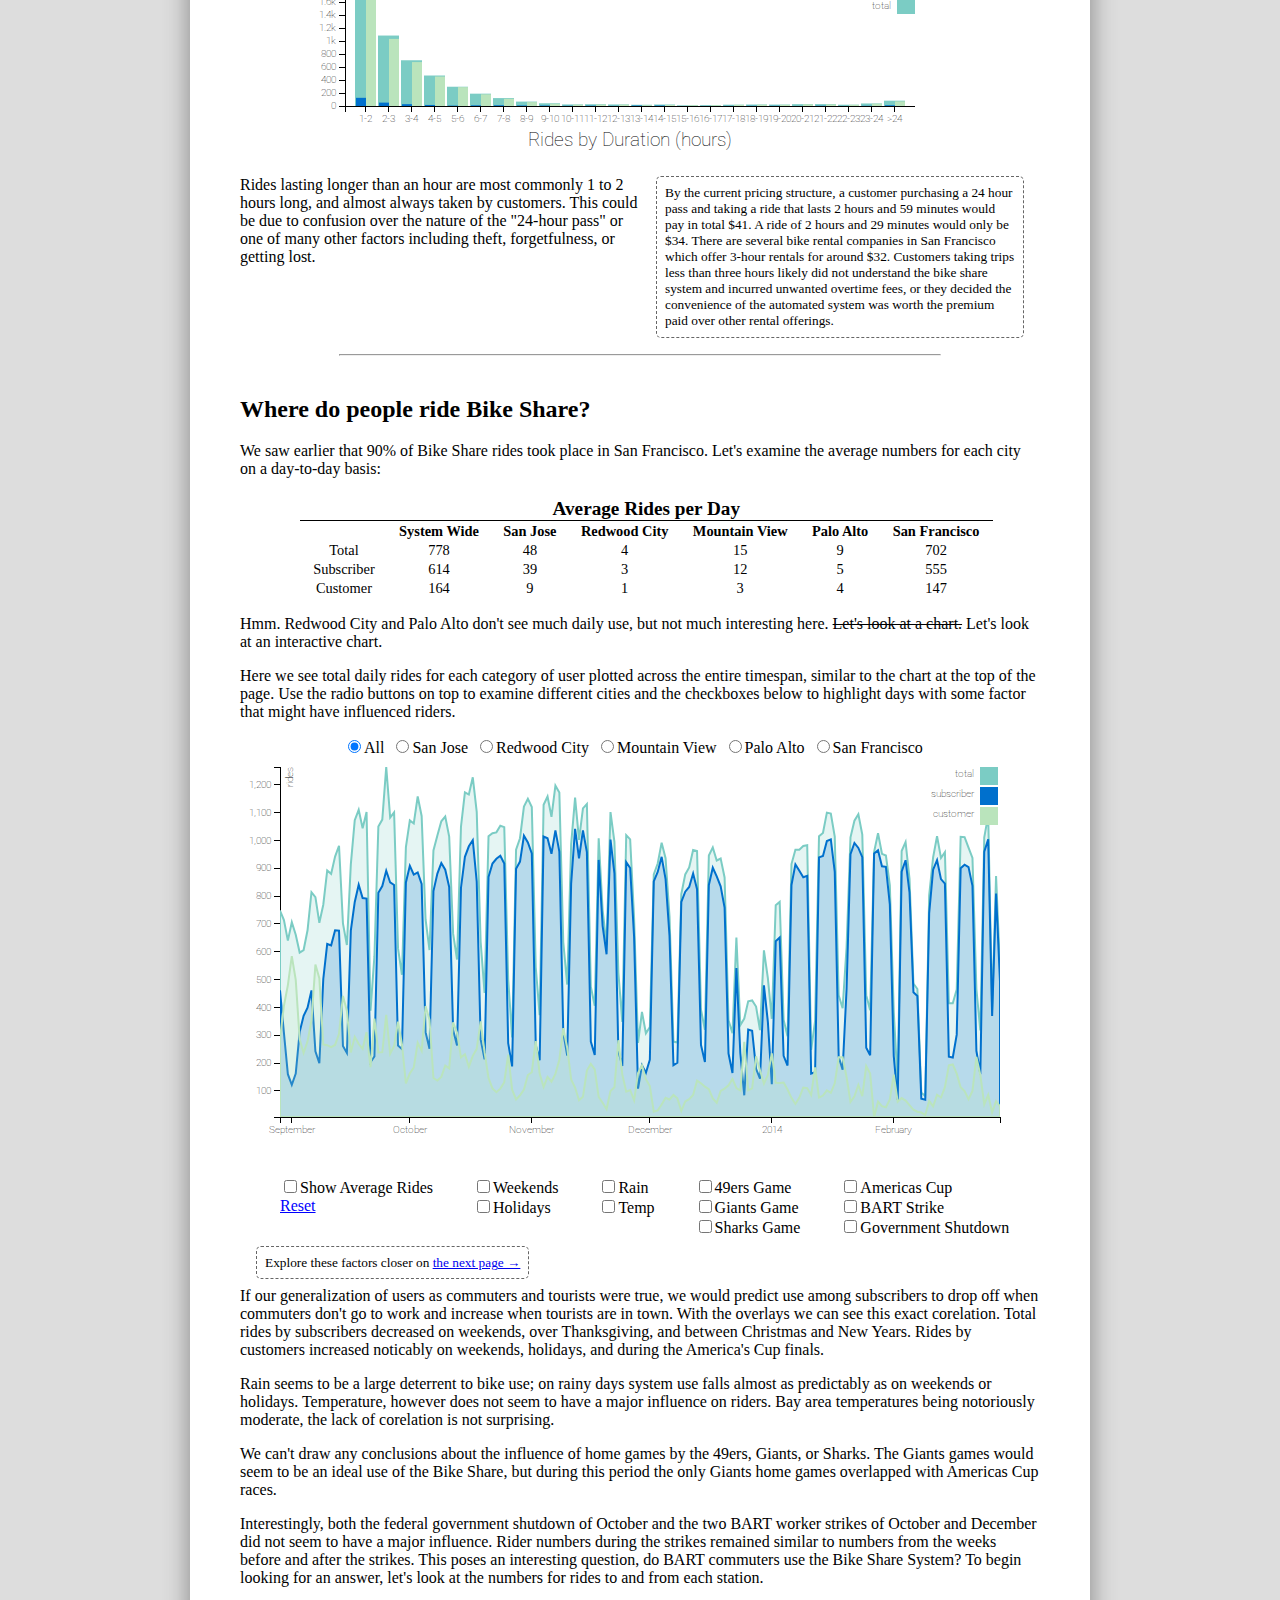
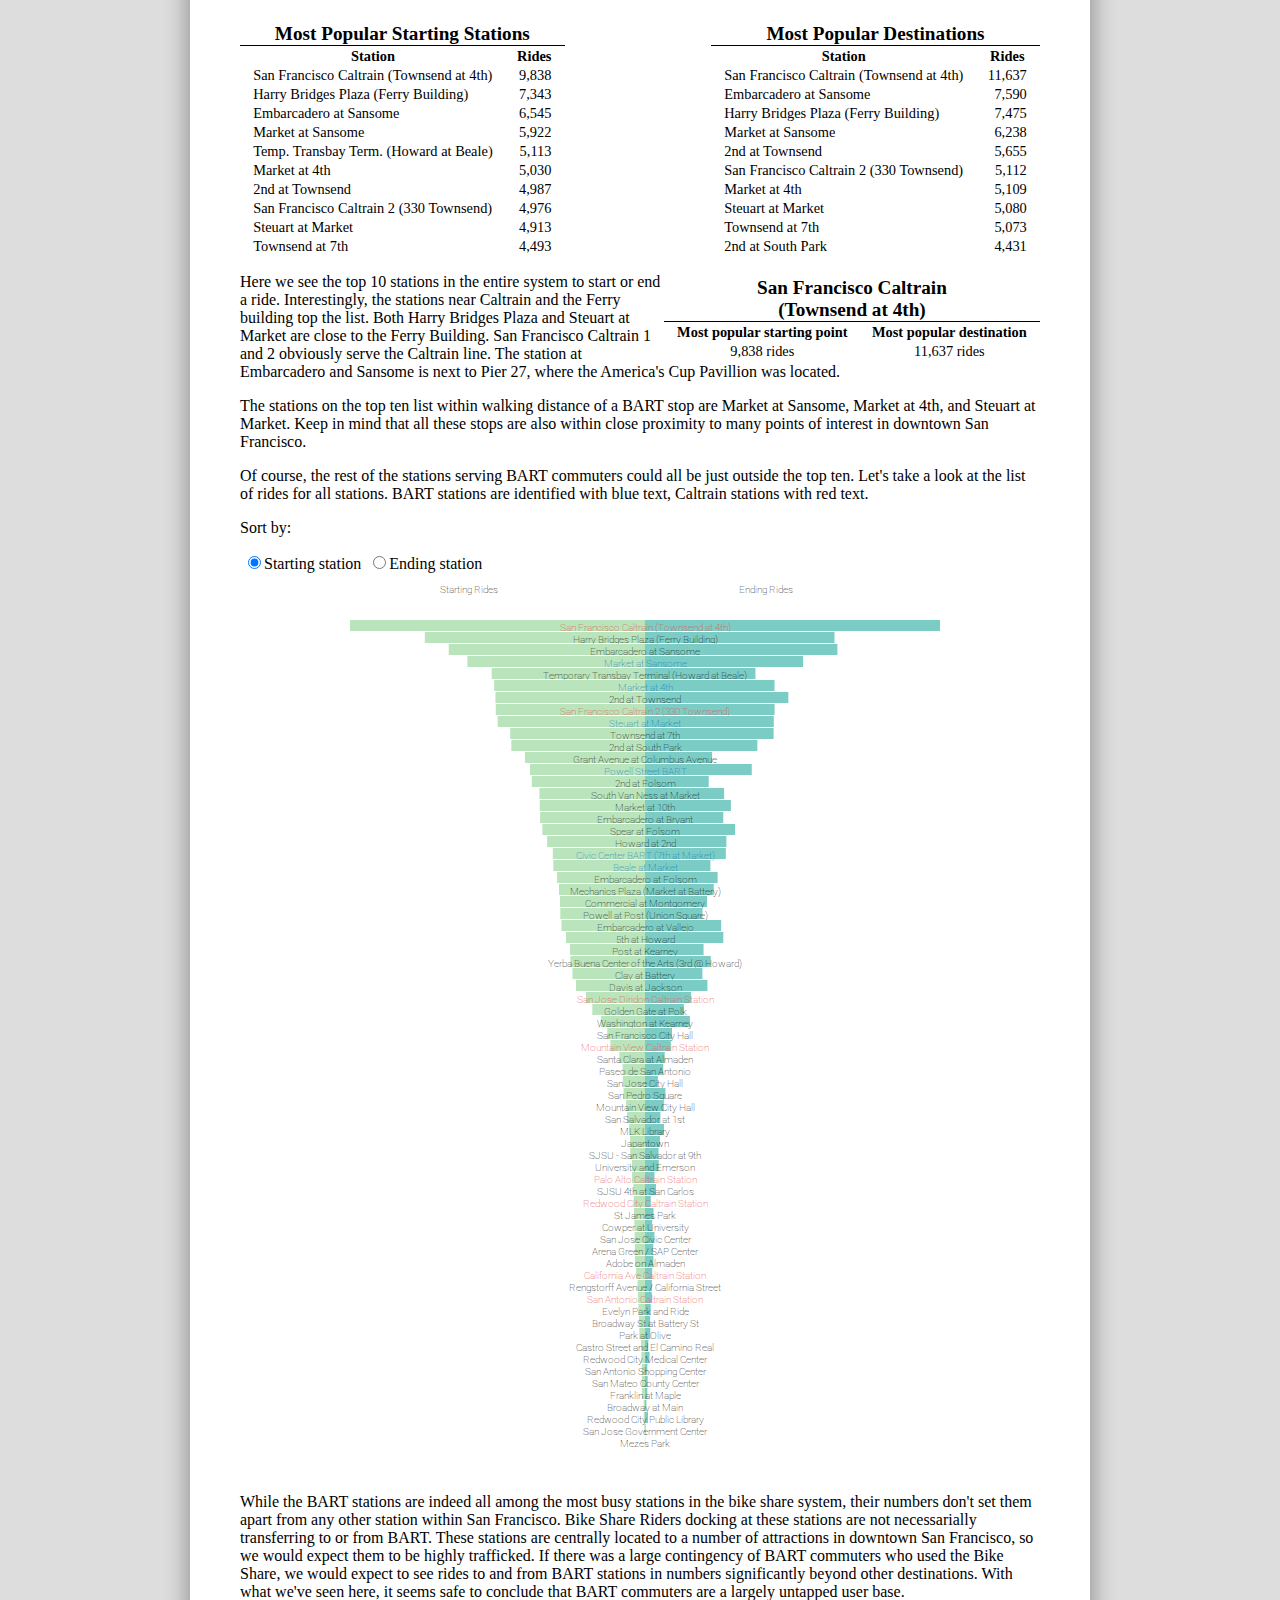
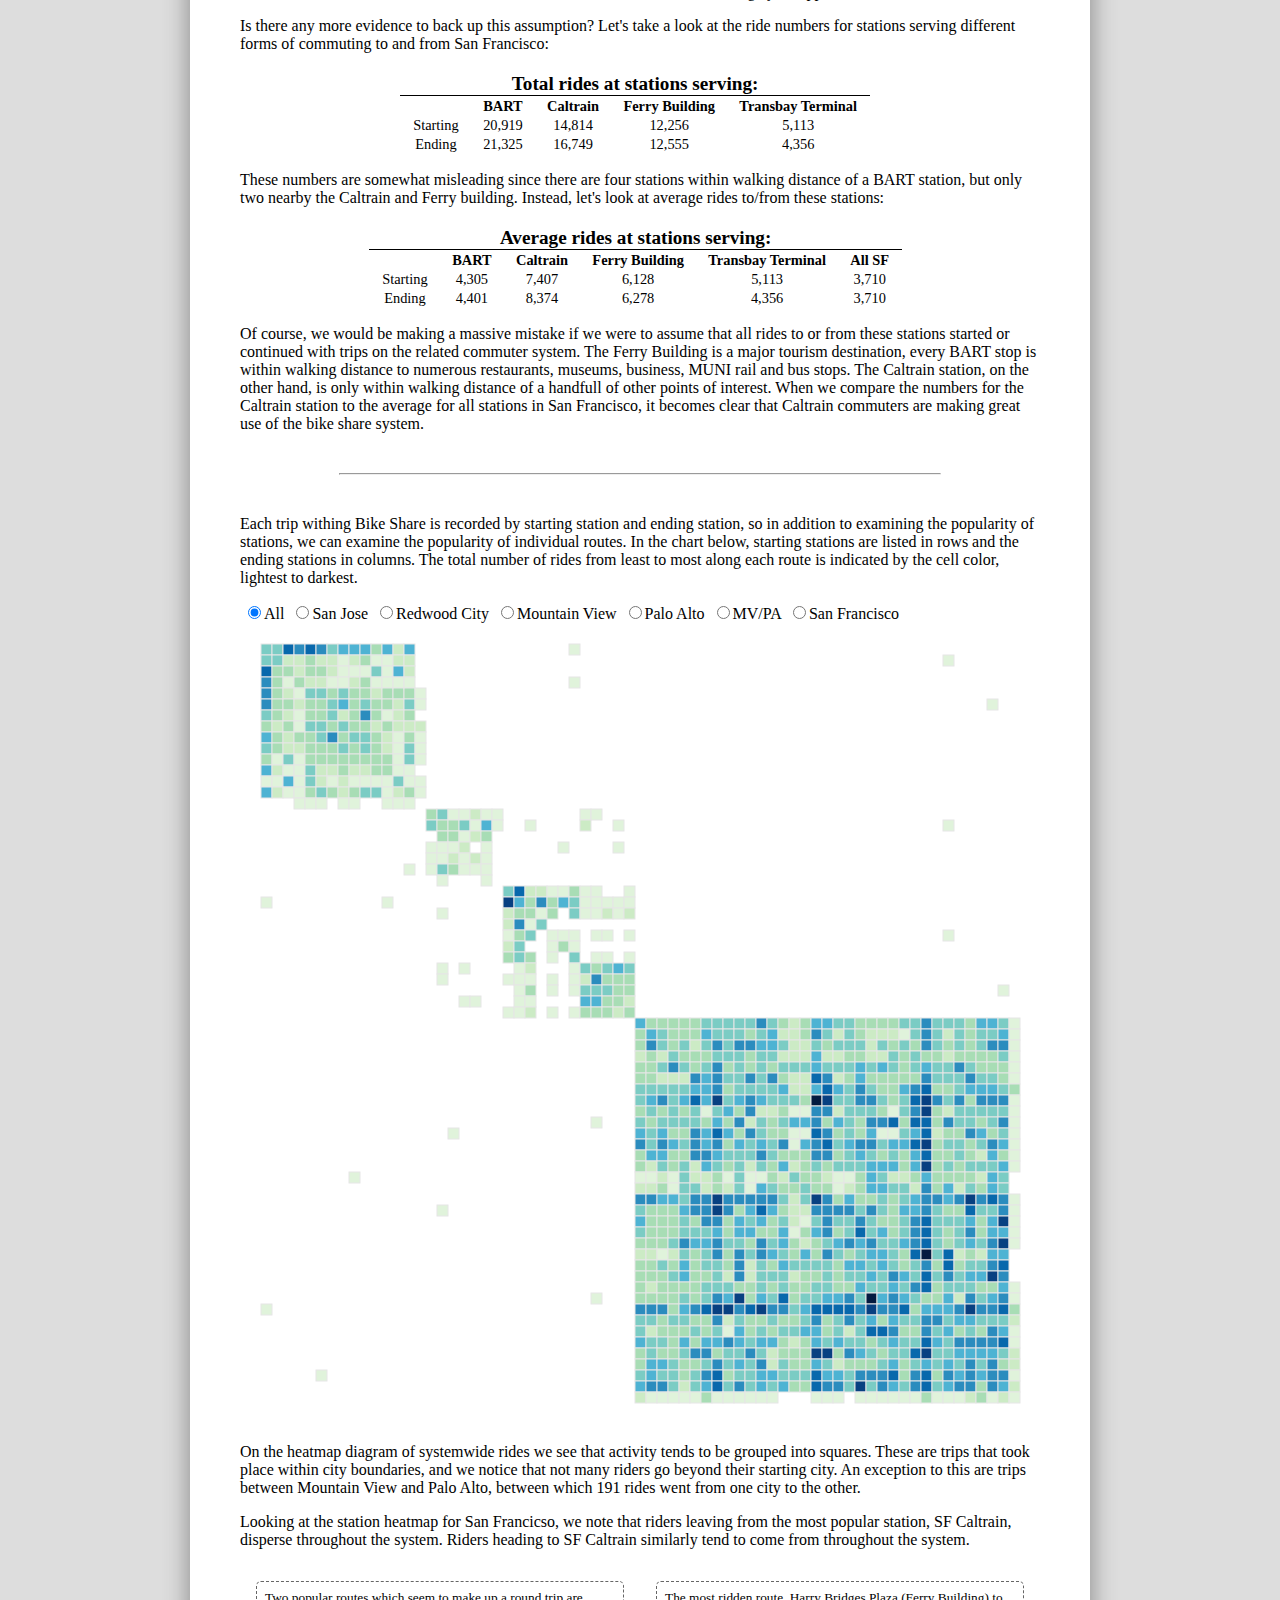
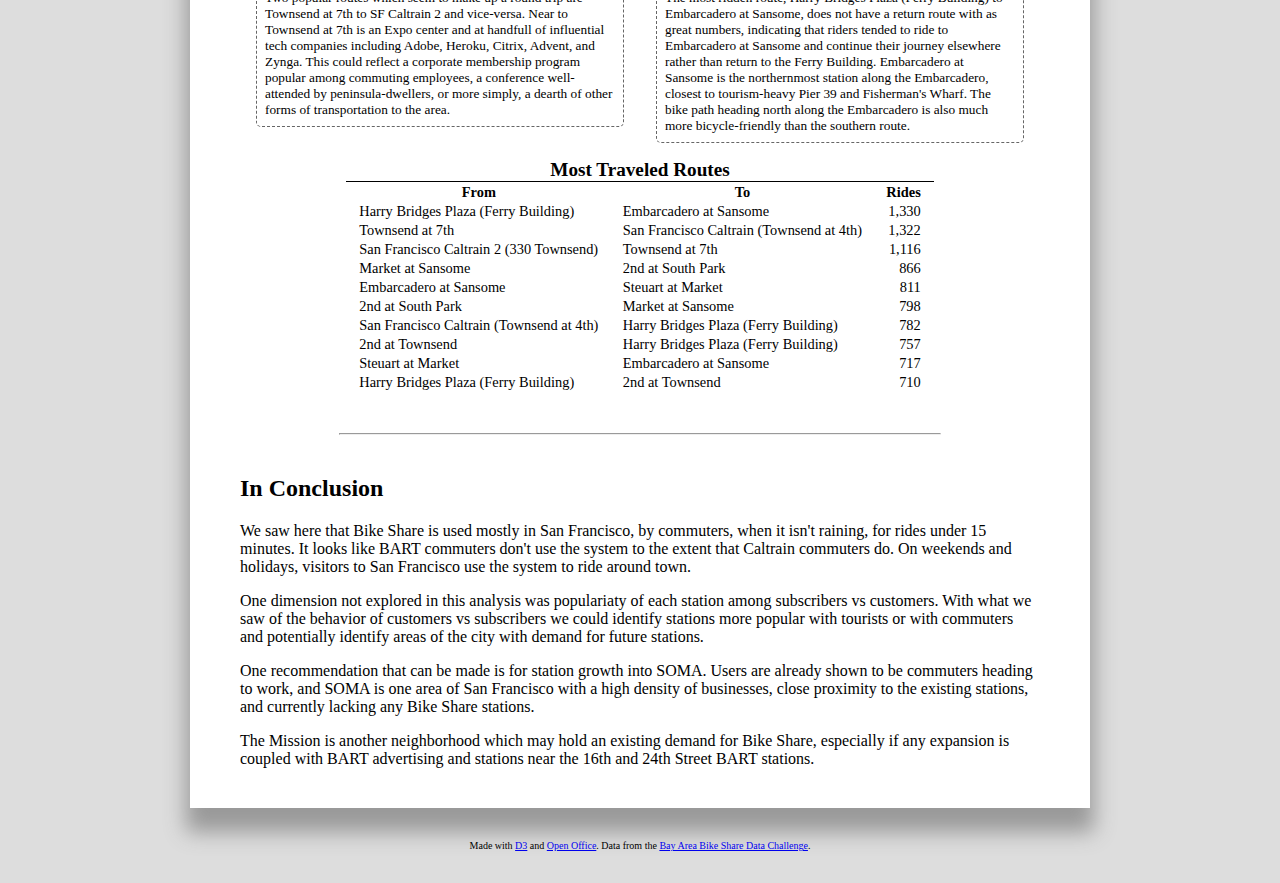
==== commit 3abd5602: "Update index.html" ====
--- a/index.html
+++ b/index.html
@@ -12,7 +12,7 @@
   <script src="js/colors.js"></script>
   <header>
     <h1>Bay Area Bike Share Data Challenge</h1>
-    <a href="explore.html">Explore</a> <a href="main.html">Home</a>
+    <a href="explore.html">Explore</a> <a href="index.html">Home</a>
   </header>
   
   <div class="wrapper">
@@ -276,7 +276,7 @@
   
   </div>
   
-  <footer>Made with <a href="http://www.d3js.org">D3</a>.  Data from the <a href="http://bayareabikeshare.com/datachallenge">Bay Area Bike Share Data Challenge</a>.</footer>
+  <footer>Made with <a href="http://www.d3js.org">D3</a> and <a href="http://www.openoffice.org/">Open Office</a>.  Data from the <a href="http://bayareabikeshare.com/datachallenge">Bay Area Bike Share Data Challenge</a>.</footer>
   
   <script src="js/main.js"></script>
   <script src="js/indepth.js"></script>
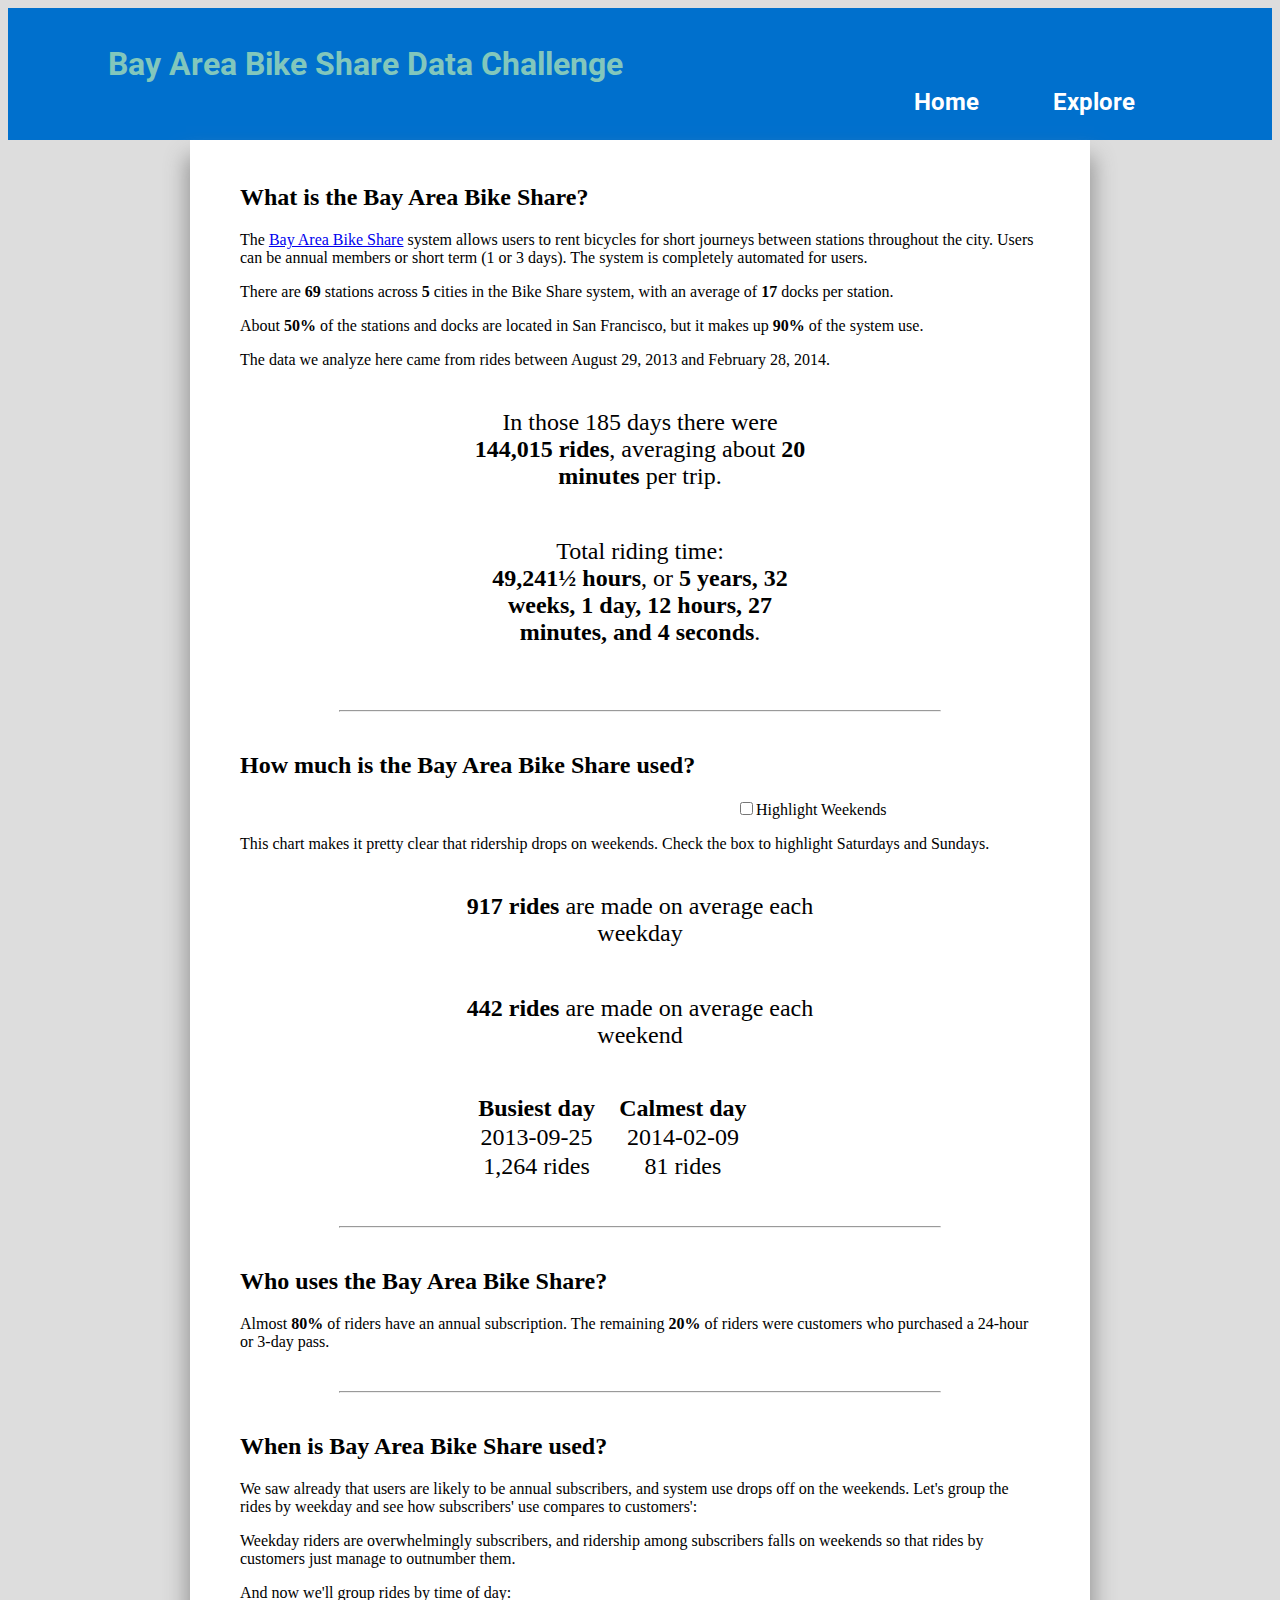
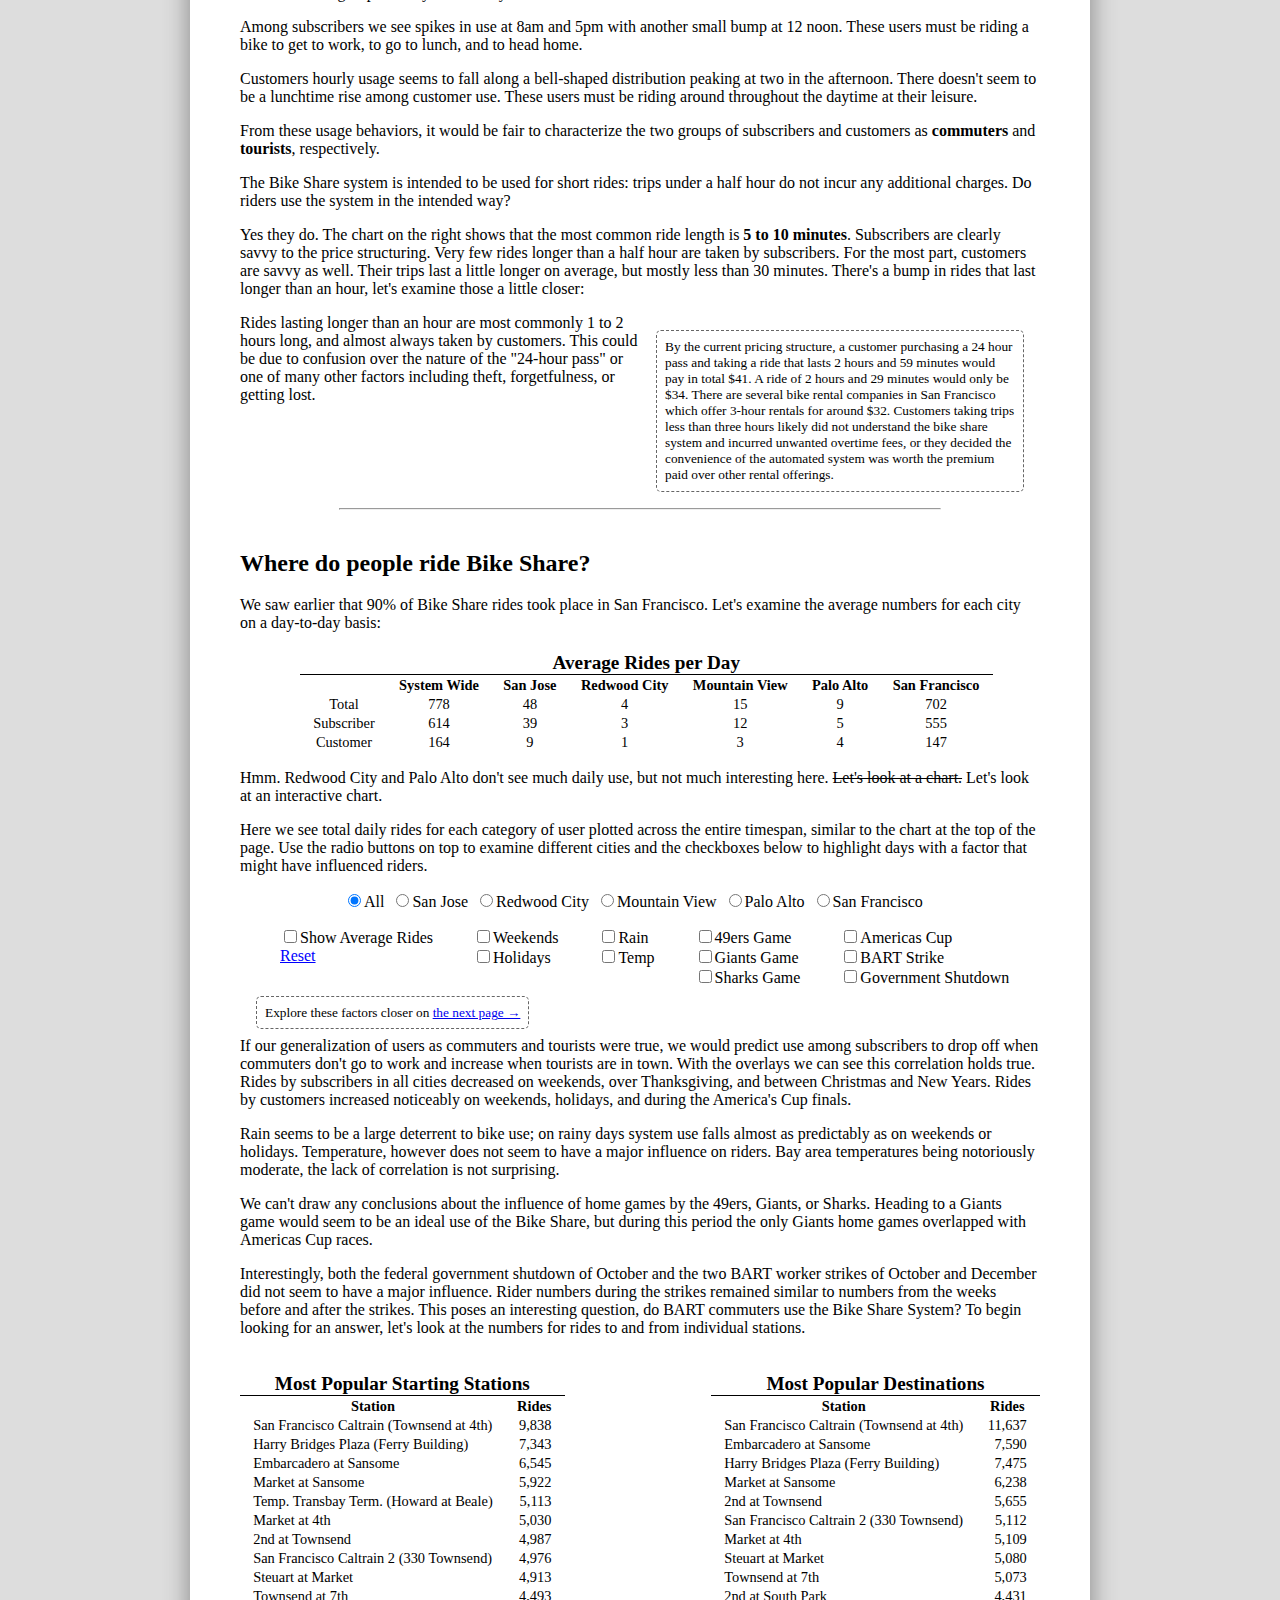
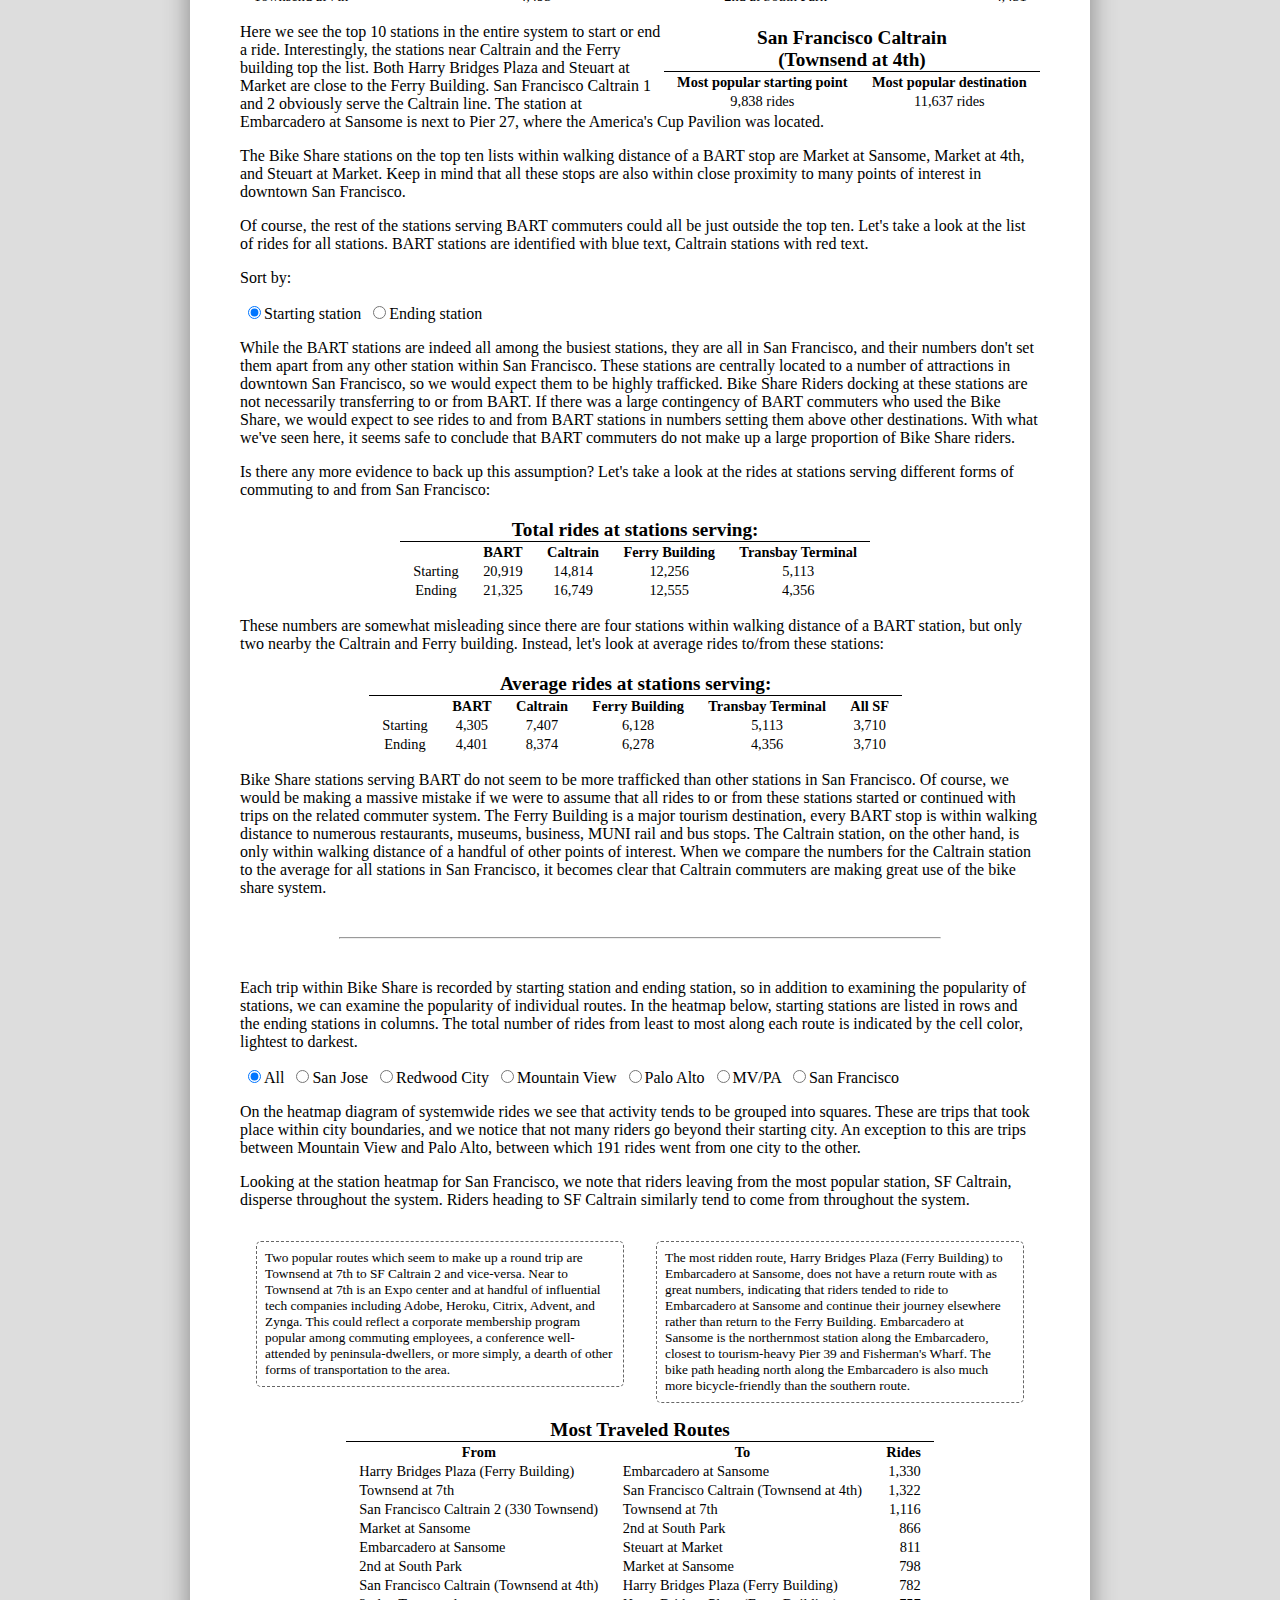
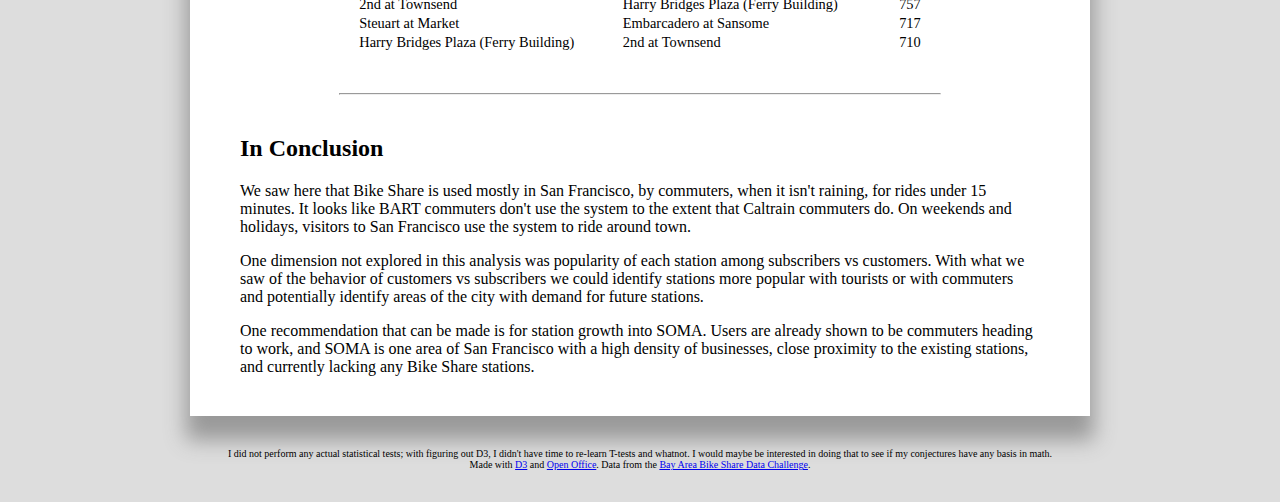
==== commit df35e090: "final edits" ====
--- a/index.html
+++ b/index.html
@@ -7,8 +7,8 @@
     <link rel="stylesheet" href="stylesheet.css">
 </head>
 <body>
-  <script src="js/d3.v3.js"></script>
-  <script src="js/jquery-1.11.0.js"></script>
+  <script src="http://d3js.org/d3.v3.min.js" charset="utf-8"></script>
+  <script src="https://code.jquery.com/jquery-1.11.0.min.js"></script>
   <script src="js/colors.js"></script>
   <header>
     <h1>Bay Area Bike Share Data Challenge</h1>
@@ -18,19 +18,19 @@
   <div class="wrapper">
     
     <h2 class="analysis">What is the Bay Area Bike Share?</h2>
-    <p class="analysis">The Bay Area Bike Share system allows users to rent bicycles for short journeys between stations throughout the city.  Users can be annual members or short term (1 or 3 days).  The system is completely automated for users. </p>
-    <p class="analysis">There are <strong>69</strong> stations across <strong>5</strong> cities in the Bay Area Bike Share system, with an average of <strong>17</strong> docks per station.</p>
+    <p class="analysis">The <a href="http://bayareabikeshare.com/">Bay Area Bike Share</a> system allows users to rent bicycles for short journeys between stations throughout the city.  Users can be annual members or short term (1 or 3 days).  The system is completely automated for users. </p>
+    <p class="analysis">There are <strong>69</strong> stations across <strong>5</strong> cities in the Bike Share system, with an average of <strong>17</strong> docks per station.</p>
     <div id="pies" class="chart"></div>
     <p class="analysis">About <strong>50%</strong> of the stations and docks are located in San Francisco, but it makes up <strong>90%</strong> of the system use.</p>
-    <p class="analysis">The data we analyze here came from rides between August 29, 2013 and February 29, 2014.</p>
+    <p class="analysis">The data we analyze here came from rides between August 29, 2013 and February 28, 2014.</p>
     
     <p class="fact">In those 185 days there were <strong>144,015 rides</strong>, averaging about <strong>20 minutes</strong> per trip.</p>
-    <p class="fact">Total riding time: <br/><strong>49,241.5 hours</strong>, or <strong>5 years, 32 weeks, 1 day, 12 hours, 27 minutes, and 4 seconds</strong>.
+    <p class="fact">Total riding time: <br/><strong>49,241½ hours</strong>, or <strong>5 years, 32 weeks, 1 day, 12 hours, 27 minutes, and 4 seconds</strong>.
 </p>
     
     <hr class="clear"/>
     
-    <h2 class="analysis">How much is the Bike Share System Used?</h2>
+    <h2 class="analysis">How much is the Bay Area Bike Share used?</h2>
     <input type="checkbox" id="weekendcheck">Highlight Weekends</input>
     <div id="row2" class="chart"></div>
     <p class="analysis">This chart makes it pretty clear that ridership drops on weekends. Check the box to highlight Saturdays and Sundays.</p>
@@ -47,29 +47,29 @@
   
   <hr class="clear"/>
   
-    <h2 class="analysis">Who uses Bay Area Bike Share?</h2>
+    <h2 class="analysis">Who uses the Bay Area Bike Share?</h2>
     <div id="row3" class="chart ILL"></div>
     <p class="analysis">Almost <strong>80%</strong> of riders have an annual subscription.  The remaining <strong>20%</strong> of riders were customers who purchased a 24-hour or 3-day pass.</p> 
   
     <hr class="clear"/>
   
-    <h2 class="analysis">When is Bike Share used?</h2>
-    <p class="analysis clear">We saw already that users are likely to be annual subscribers, and system use drops off on the weekends.  Let's group the rides by weekday and see how subscribers use compares to customers:</p>
+    <h2 class="analysis">When is Bay Area Bike Share used?</h2>
+    <p class="analysis clear">We saw already that users are likely to be annual subscribers, and system use drops off on the weekends.  Let's group the rides by weekday and see how subscribers' use compares to customers':</p>
   <div id="weekday" class="chart ILR"></div>
-  <p class="analysis">Weekday riders are overwhelmingly subscribers, and ridership among subscribers falls so low on weekends that customer riders just manage to overtake them.</p>
+  <p class="analysis">Weekday riders are overwhelmingly subscribers, and ridership among subscribers falls on weekends so that rides by customers just manage to outnumber them.</p>
     
     <p class="analysis clear">And now we'll group rides by time of day:</p>
     <div id="hourly" class="chart ILL"></div>
     
-    <p class="analysis">Among subscribers we see spikes in use at 8am and 5pm with another small bump at 12 noon.  Subscribers ride a bike to get to work, to go to lunch, and to head home.  </p>
-      <p class="analysis">Customers hourly usage seems to fall along a bell-shaped distribution peaking at two in the afternoon.  There doesn't seem to be a lunchtime rise among customer use.  Customers ride around throughout the daytime at their leisure.</p>
+    <p class="analysis">Among subscribers we see spikes in use at 8am and 5pm with another small bump at 12 noon.  These users must be riding a bike to get to work, to go to lunch, and to head home.  </p>
+      <p class="analysis">Customers hourly usage seems to fall along a bell-shaped distribution peaking at two in the afternoon.  There doesn't seem to be a lunchtime rise among customer use.  These users must be riding around throughout the daytime at their leisure.</p>
     <p class="analysis">From these usage behaviors, it would be fair to characterize the two groups of subscribers and customers as <strong>commuters</strong> and <strong>tourists</strong>, respectively.</p>
   
   
     
     <p class="analysis">The Bike Share system is intended to be used for short rides: trips under a half hour do not incur any additional charges.  Do riders use the system in the intended way?</p>
     <div id="duration" class="chart ILR"></div>
-    <p class="analysis">Yes they do.  The chart on the right shows that the most common ride length is <strong>5 to 10 minutes</strong>.  Subscribers are clearly savvy to the price structuring.  For the most part, customers are as well.  Their trips last a little longer on average, but mostly less than 30 minutes.  There's a bump in rides that last longer than an hour, let's examine those a little closer: </p>
+    <p class="analysis">Yes they do.  The chart on the right shows that the most common ride length is <strong>5 to 10 minutes</strong>.  Subscribers are clearly savvy to the price structuring.  Very few rides longer than a half hour are taken by subscribers.  For the most part, customers are savvy as well.  Their trips last a little longer on average, but mostly less than 30 minutes.  There's a bump in rides that last longer than an hour, let's examine those a little closer: </p>
     <div id="durationH" class="chart"></div>
   <p class="aside ILR">By the current pricing structure, a customer purchasing a 24 hour pass and taking a ride that lasts 2 hours and 59 minutes would pay in total $41.  A ride of 2 hours and 29 minutes would only be $34. There are several bike rental companies in San Francisco which offer 3-hour rentals for around $32.  Customers taking trips less than three hours likely did not understand the bike share system and incurred unwanted overtime fees, or they decided the convenience of the automated system was worth the premium paid over other rental offerings.</p>
     <p class="analysis">Rides lasting longer than an hour are most commonly 1 to 2 hours long, and almost always taken by customers.  This could be due to confusion over the nature of the "24-hour pass" or one of many other factors including theft, forgetfulness, or getting lost.  </p>
@@ -88,7 +88,7 @@
   </table>
   
   <p class="analysis">Hmm. Redwood City and Palo Alto don't see much daily use, but not much interesting here.  <span class="strike">Let's look at a chart.</span>  Let's look at an interactive chart.</p>
-  <p class="analysis">Here we see total daily rides for each category of user plotted across the entire timespan, similar to the chart at the top of the page. Use the radio buttons on top to examine different cities and the checkboxes below to highlight days with some factor that might have influenced riders.</p>
+  <p class="analysis">Here we see total daily rides for each category of user plotted across the entire timespan, similar to the chart at the top of the page. Use the radio buttons on top to examine different cities and the checkboxes below to highlight days with a factor that might have influenced riders.</p>
   
    <div id="cityRadio">
         <input type="radio" name="city" value="all" checked="true">All</input>
@@ -124,10 +124,10 @@
   
   <span class="aside">Explore these factors closer on <a href="explore.html">the next page &rarr;</a></span>
 
-<p class="analysis">If our generalization of users as commuters and tourists were true, we would predict use among subscribers to drop off when commuters don't go to work and increase when tourists are in town.  With the overlays we can see this exact corelation. Total rides by subscribers decreased on weekends, over Thanksgiving, and between Christmas and New Years. Rides by customers increased noticably on weekends, holidays, and during the America's Cup finals.</p>
-<p class="analysis">Rain seems to be a large deterrent to bike use; on rainy days system use falls almost as predictably as on weekends or holidays.  Temperature, however does not seem to have a major influence on riders.  Bay area temperatures being notoriously moderate, the lack of corelation is not surprising.  </p>
-<p class="analysis">We can't draw any conclusions about the influence of home games by the 49ers, Giants, or Sharks.  The Giants games would seem to be an ideal use of the Bike Share, but during this period the only Giants home games overlapped with Americas Cup races.</p>
-<p class="analysis">Interestingly, both the federal government shutdown of October and the two BART worker strikes of October and December did not seem to have a major influence.  Rider numbers during the strikes remained similar to numbers from the weeks before and after the strikes.  This poses an interesting question,  do BART commuters use the Bike Share System?  To begin looking for an answer, let's look at the numbers for rides to and from each station.</p>
+<p class="analysis">If our generalization of users as commuters and tourists were true, we would predict use among subscribers to drop off when commuters don't go to work and increase when tourists are in town.  With the overlays we can see this correlation holds true. Rides by subscribers in all cities decreased on weekends, over Thanksgiving, and between Christmas and New Years. Rides by customers increased noticeably on weekends, holidays, and during the America's Cup finals.</p>
+<p class="analysis">Rain seems to be a large deterrent to bike use; on rainy days system use falls almost as predictably as on weekends or holidays.  Temperature, however does not seem to have a major influence on riders.  Bay area temperatures being notoriously moderate, the lack of correlation is not surprising.  </p>
+<p class="analysis">We can't draw any conclusions about the influence of home games by the 49ers, Giants, or Sharks.  Heading to a Giants game would seem to be an ideal use of the Bike Share, but during this period the only Giants home games overlapped with Americas Cup races.</p>
+<p class="analysis">Interestingly, both the federal government shutdown of October and the two BART worker strikes of October and December did not seem to have a major influence.  Rider numbers during the strikes remained similar to numbers from the weeks before and after the strikes.  This poses an interesting question,  do BART commuters use the Bike Share System?  To begin looking for an answer, let's look at the numbers for rides to and from individual stations.</p>
   
 <table class="tabRight ILL">
     <caption>Most Popular Starting Stations</caption>
@@ -178,11 +178,9 @@
       </tbody>
   </table>
 
-  <p class="analysis">Here we see the top 10 stations in the entire system to start or end a ride.  Interestingly, the stations near Caltrain and the Ferry building top the list.  Both Harry Bridges Plaza and Steuart at Market are close to the Ferry Building.  San Francisco Caltrain 1 and 2 obviously serve the Caltrain line.  The station at Embarcadero and Sansome is next to Pier 27, where the America's Cup Pavillion was located.</p>
-
-
-
-<p class="analysis">The stations on the top ten list within walking distance of a BART stop are Market at Sansome, Market at 4th, and Steuart at Market.  Keep in mind that all these stops are also within close proximity to many points of interest in downtown San Francisco. </p>
+  <p class="analysis">Here we see the top 10 stations in the entire system to start or end a ride.  Interestingly, the stations near Caltrain and the Ferry building top the list.  Both Harry Bridges Plaza and Steuart at Market are close to the Ferry Building.  San Francisco Caltrain 1 and 2 obviously serve the Caltrain line.  The station at Embarcadero at Sansome is next to Pier 27, where the America's Cup Pavilion was located.</p>
+
+<p class="analysis">The Bike Share stations on the top ten lists within walking distance of a BART stop are Market at Sansome, Market at 4th, and Steuart at Market.  Keep in mind that all these stops are also within close proximity to many points of interest in downtown San Francisco. </p>
 
 <p class="analysis">Of course, the rest of the stations serving BART commuters could all be just outside the top ten.  Let's take a look at the list of rides for all stations. BART stations are identified with blue text, Caltrain stations with red text.</p>  
     
@@ -193,9 +191,9 @@
     </div>
 
   <div id="hbar"></div>
-  <p class="analysis">While the BART stations are indeed all among the most busy stations in the bike share system, their numbers don't set them apart from any other station within San Francisco.  Bike Share Riders docking at these stations are not necessarially transferring to or from BART. These stations are centrally located to a number of attractions in downtown San Francisco, so we would expect them to be highly trafficked.  If there was a large contingency of BART commuters who used the Bike Share, we would expect to see rides to and from BART stations in numbers significantly beyond other destinations. With what we've seen here, it seems safe to conclude that BART commuters are a largely untapped user base.</p>
+  <p class="analysis">While the BART stations are indeed all among the busiest stations, they are all in San Francisco, and their numbers don't set them apart from any other station within San Francisco.  These stations are centrally located to a number of attractions in downtown San Francisco, so we would expect them to be highly trafficked.  Bike Share Riders docking at these stations are not necessarily transferring to or from BART.  If there was a large contingency of BART commuters who used the Bike Share, we would expect to see rides to and from BART stations in numbers setting them above other destinations. With what we've seen here, it seems safe to conclude that BART commuters do not make up a large proportion of Bike Share riders.</p>
       
-      <p class="analysis">Is there any more evidence to back up this assumption? Let's take a look at the ride numbers for stations serving different forms of commuting to and from San Francisco:</p>
+      <p class="analysis">Is there any more evidence to back up this assumption? Let's take a look at the rides at stations serving different forms of commuting to and from San Francisco:</p>
 
 <table id="commuter" class="tabCenter"><caption>Total rides at stations serving:</caption>
     <thead> <th></th> <th>BART</th> <th>Caltrain</th> <th>Ferry Building</th> <th>Transbay Terminal</th></thead>
@@ -215,12 +213,12 @@
     </tbody>
   </table>
 
-<p class="analysis">Of course, we would be making a massive mistake if we were to assume that all rides to or from these stations started or continued with trips on the related commuter system.  The Ferry Building is a major tourism destination, every BART stop is within walking distance to numerous restaurants, museums, business, MUNI rail and bus stops. The Caltrain station, on the other hand, is only within walking distance of a handfull of other points of interest.  When we compare the numbers for the Caltrain station to the average for all stations in San Francisco, it becomes clear that Caltrain commuters are making great use of the bike share system.</p>
+<p class="analysis">Bike Share stations serving BART do not seem to be more trafficked than other stations in San Francisco. Of course, we would be making a massive mistake if we were to assume that all rides to or from these stations started or continued with trips on the related commuter system.  The Ferry Building is a major tourism destination, every BART stop is within walking distance to numerous restaurants, museums, business, MUNI rail and bus stops. The Caltrain station, on the other hand, is only within walking distance of a handful of other points of interest.  When we compare the numbers for the Caltrain station to the average for all stations in San Francisco, it becomes clear that Caltrain commuters are making great use of the bike share system.</p>
 
 
  <hr/>
   
-<p class="analysis">Each trip withing Bike Share is recorded by starting station and ending station, so in addition to examining the popularity of stations, we can examine the popularity of individual routes.  In the chart below, starting stations are listed in rows and the ending stations in columns.  The total number of rides from least to most along each route is indicated by the cell color, lightest to darkest. </p>
+<p class="analysis">Each trip within Bike Share is recorded by starting station and ending station, so in addition to examining the popularity of stations, we can examine the popularity of individual routes.  In the heatmap below, starting stations are listed in rows and the ending stations in columns.  The total number of rides from least to most along each route is indicated by the cell color, lightest to darkest. </p>
 
       <div id="tooltip" class="hidden">
         <p><span id="value"></p>
@@ -240,9 +238,9 @@
 
   <p class="analysis">On the heatmap diagram of systemwide rides we see that activity tends to be grouped into squares. These are trips that took place within city boundaries, and we notice that not many riders go beyond their starting city.  An exception to this are trips between Mountain View and Palo Alto, between which 191 rides went from one city to the other. </p>
 
-  <p class="analysis">Looking at the station heatmap for San Francicso, we note that riders leaving from the most popular station, SF Caltrain, disperse throughout the system.  Riders heading to SF Caltrain similarly tend to come from throughout the system.  </p>
-
-<p class="aside ILL">Two popular routes which seem to make up a round trip are Townsend at 7th to SF Caltrain 2 and vice-versa.  Near to Townsend at 7th is an Expo center and at handfull of influential tech companies including Adobe, Heroku, Citrix, Advent, and Zynga.  This could reflect a corporate membership program popular among commuting employees, a conference well-attended by peninsula-dwellers, or more simply, a dearth of other forms of transportation to the area. </p>
+  <p class="analysis">Looking at the station heatmap for San Francisco, we note that riders leaving from the most popular station, SF Caltrain, disperse throughout the system.  Riders heading to SF Caltrain similarly tend to come from throughout the system.  </p>
+
+<p class="aside ILL">Two popular routes which seem to make up a round trip are Townsend at 7th to SF Caltrain 2 and vice-versa.  Near to Townsend at 7th is an Expo center and at handful of influential tech companies including Adobe, Heroku, Citrix, Advent, and Zynga.  This could reflect a corporate membership program popular among commuting employees, a conference well-attended by peninsula-dwellers, or more simply, a dearth of other forms of transportation to the area. </p>
 
 <p class="aside ILL"> The most ridden route, Harry Bridges Plaza (Ferry Building) to Embarcadero at Sansome, does not have a return route with as great numbers, indicating that riders tended to ride to Embarcadero at Sansome and continue their journey elsewhere rather than return to the Ferry Building.  Embarcadero at Sansome is the northernmost station along the Embarcadero, closest to tourism-heavy Pier 39 and Fisherman's Wharf.  The bike path heading north along the Embarcadero is also much more bicycle-friendly than the southern route. </p>
  
@@ -269,14 +267,17 @@
     <hr />
       <h2>In Conclusion</h2>
       <p class="analysis">We saw here that Bike Share is used mostly in San Francisco, by commuters, when it isn't raining, for rides under 15 minutes.  It looks like BART commuters don't use the system to the extent that Caltrain commuters do. On weekends and holidays, visitors to San Francisco use the system to ride around town.</p>
-    <p class="analysis">One dimension not explored in this analysis was populariaty of each station among subscribers vs customers.  With what we saw of the behavior of customers vs subscribers we could identify stations more popular with tourists or with commuters and potentially identify areas of the city with demand for future stations.</p>
+    <p class="analysis">One dimension not explored in this analysis was popularity of each station among subscribers vs customers.  With what we saw of the behavior of customers vs subscribers we could identify stations more popular with tourists or with commuters and potentially identify areas of the city with demand for future stations.</p>
     <p class="analysis">One recommendation that can be made is for station growth into SOMA.  Users are already shown to be commuters heading to work, and SOMA is one area of San Francisco with a high density of businesses, close proximity to the existing stations, and currently lacking any Bike Share stations.</p>
-    <p class="analysis">The Mission is another neighborhood which may hold an existing demand for Bike Share, especially if any expansion is coupled with BART advertising and stations near the 16th and 24th Street BART stations.</p>
+
 
   
   </div>
   
-  <footer>Made with <a href="http://www.d3js.org">D3</a> and <a href="http://www.openoffice.org/">Open Office</a>.  Data from the <a href="http://bayareabikeshare.com/datachallenge">Bay Area Bike Share Data Challenge</a>.</footer>
+  <footer>
+    I did not perform any actual statistical tests; with figuring out D3, I didn't have time to re-learn T-tests and whatnot.  I would maybe be interested in doing that to see if my conjectures have any basis in math. <br />
+    Made with <a href="http://www.d3js.org">D3</a> and <a href="http://www.openoffice.org/">Open Office</a>.  Data from the <a href="http://bayareabikeshare.com/datachallenge">Bay Area Bike Share Data Challenge</a>.
+  </footer>
   
   <script src="js/main.js"></script>
   <script src="js/indepth.js"></script>
--- a/stylesheet.css
+++ b/stylesheet.css
@@ -13,12 +13,7 @@
     content: " "; /* 1 */
     display: table; /* 2 */
     clear: both;
-}
-/*
-.clear:after {
-    clear: both;
-}
-*/
+} 
 .center {
   margin: auto;
 }
@@ -164,6 +159,9 @@
 }
 #commuteravg {
  margin-left: 129px; 
+}
+#hbar {
+ cursor: default; 
 }
 /* ----- SVG ----- */
 .slice > path{
@@ -286,8 +284,7 @@
 #tooltip p {
   margin: 0;
   font-family: 'Roboto', sans-serif;
-  font-size: 12px;
-  line-height: 20px;
+  font-size: 10pt;
 }
 .hover-hide >text.startCount, .hover-hide>text.endCount{
   display: none;
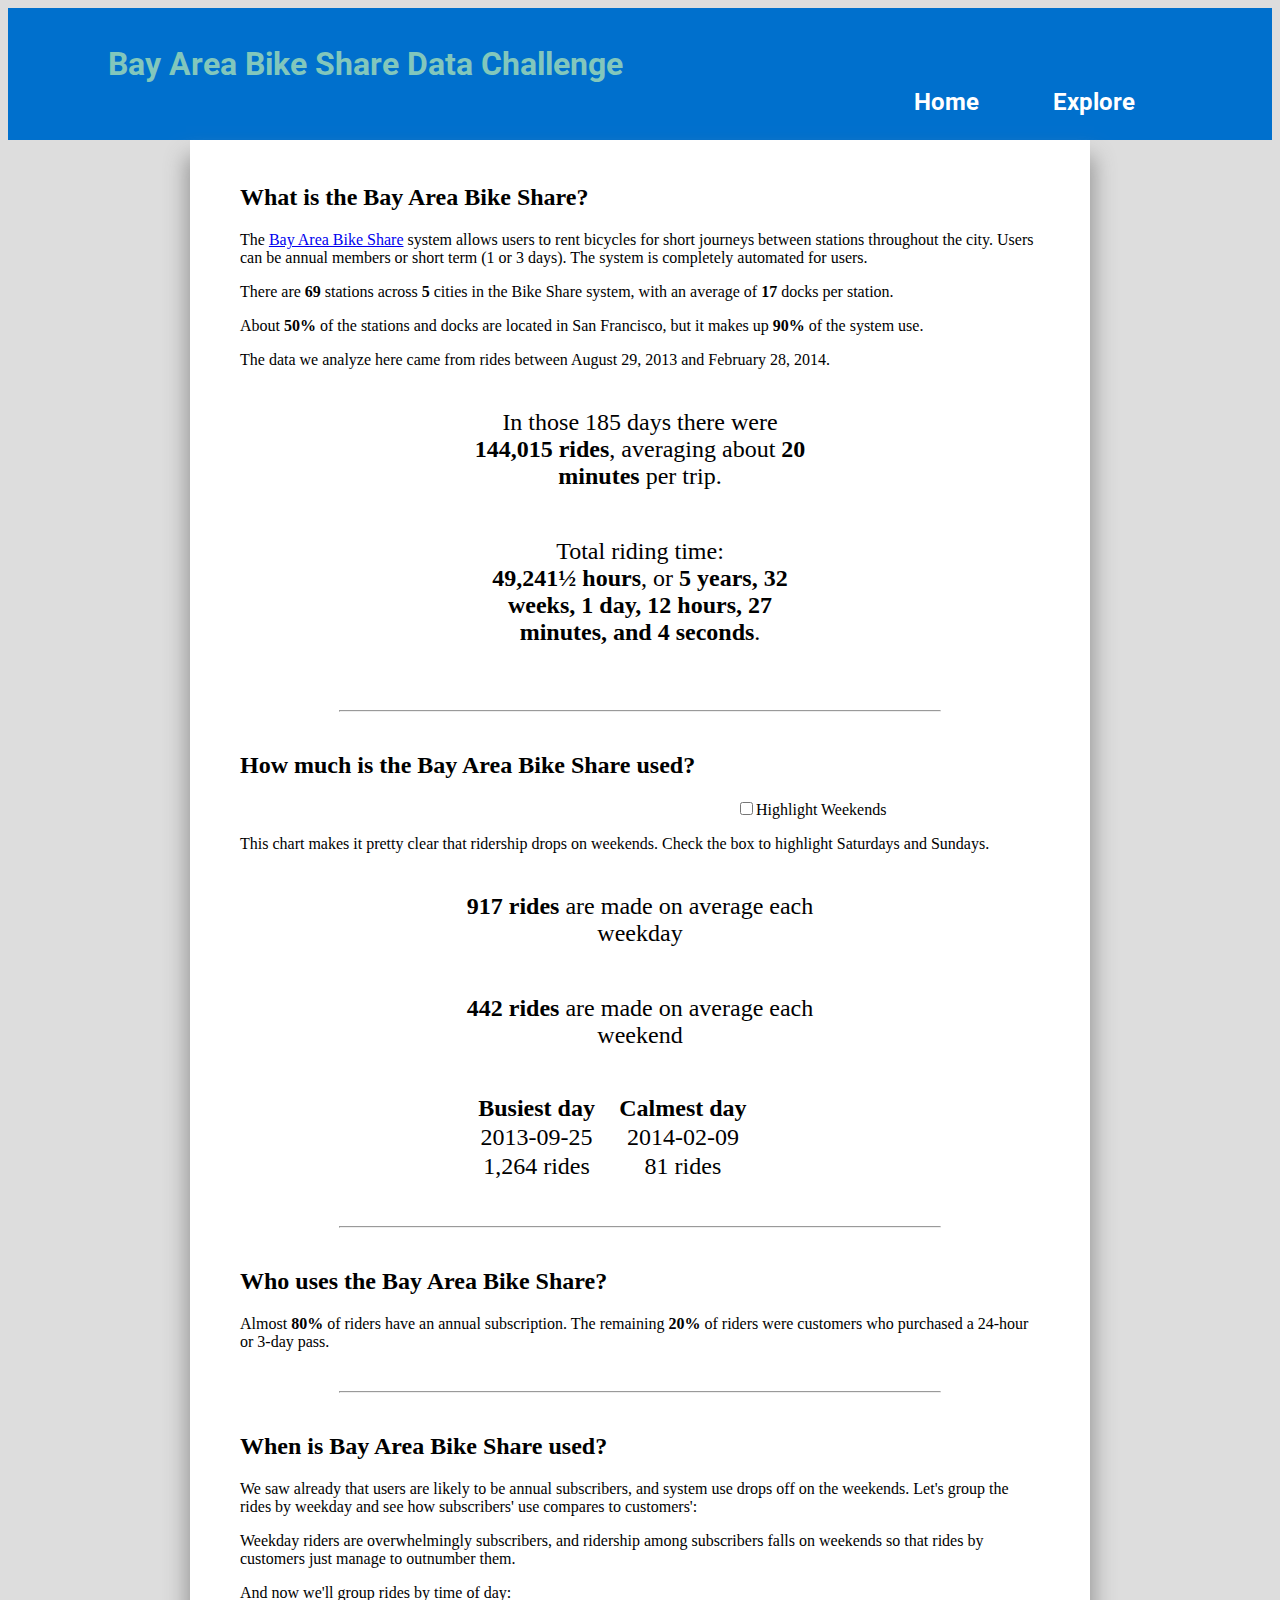
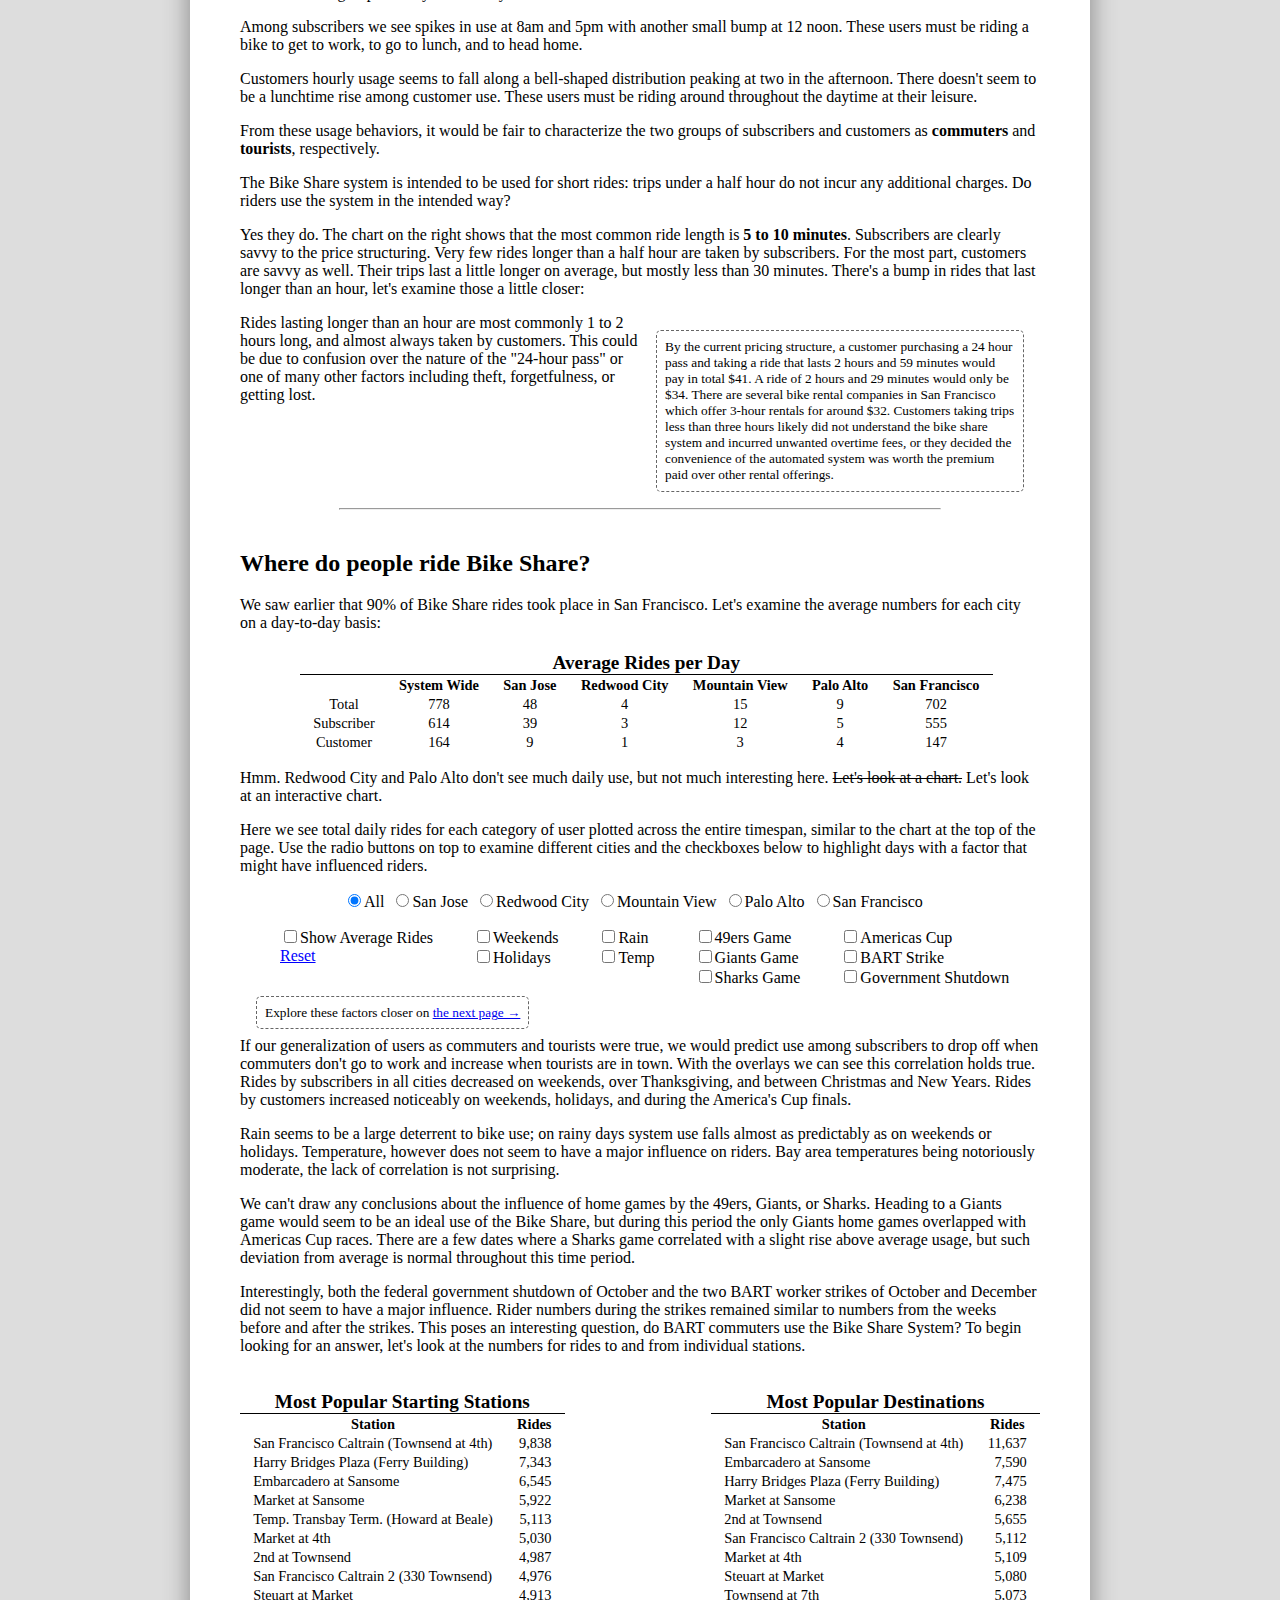
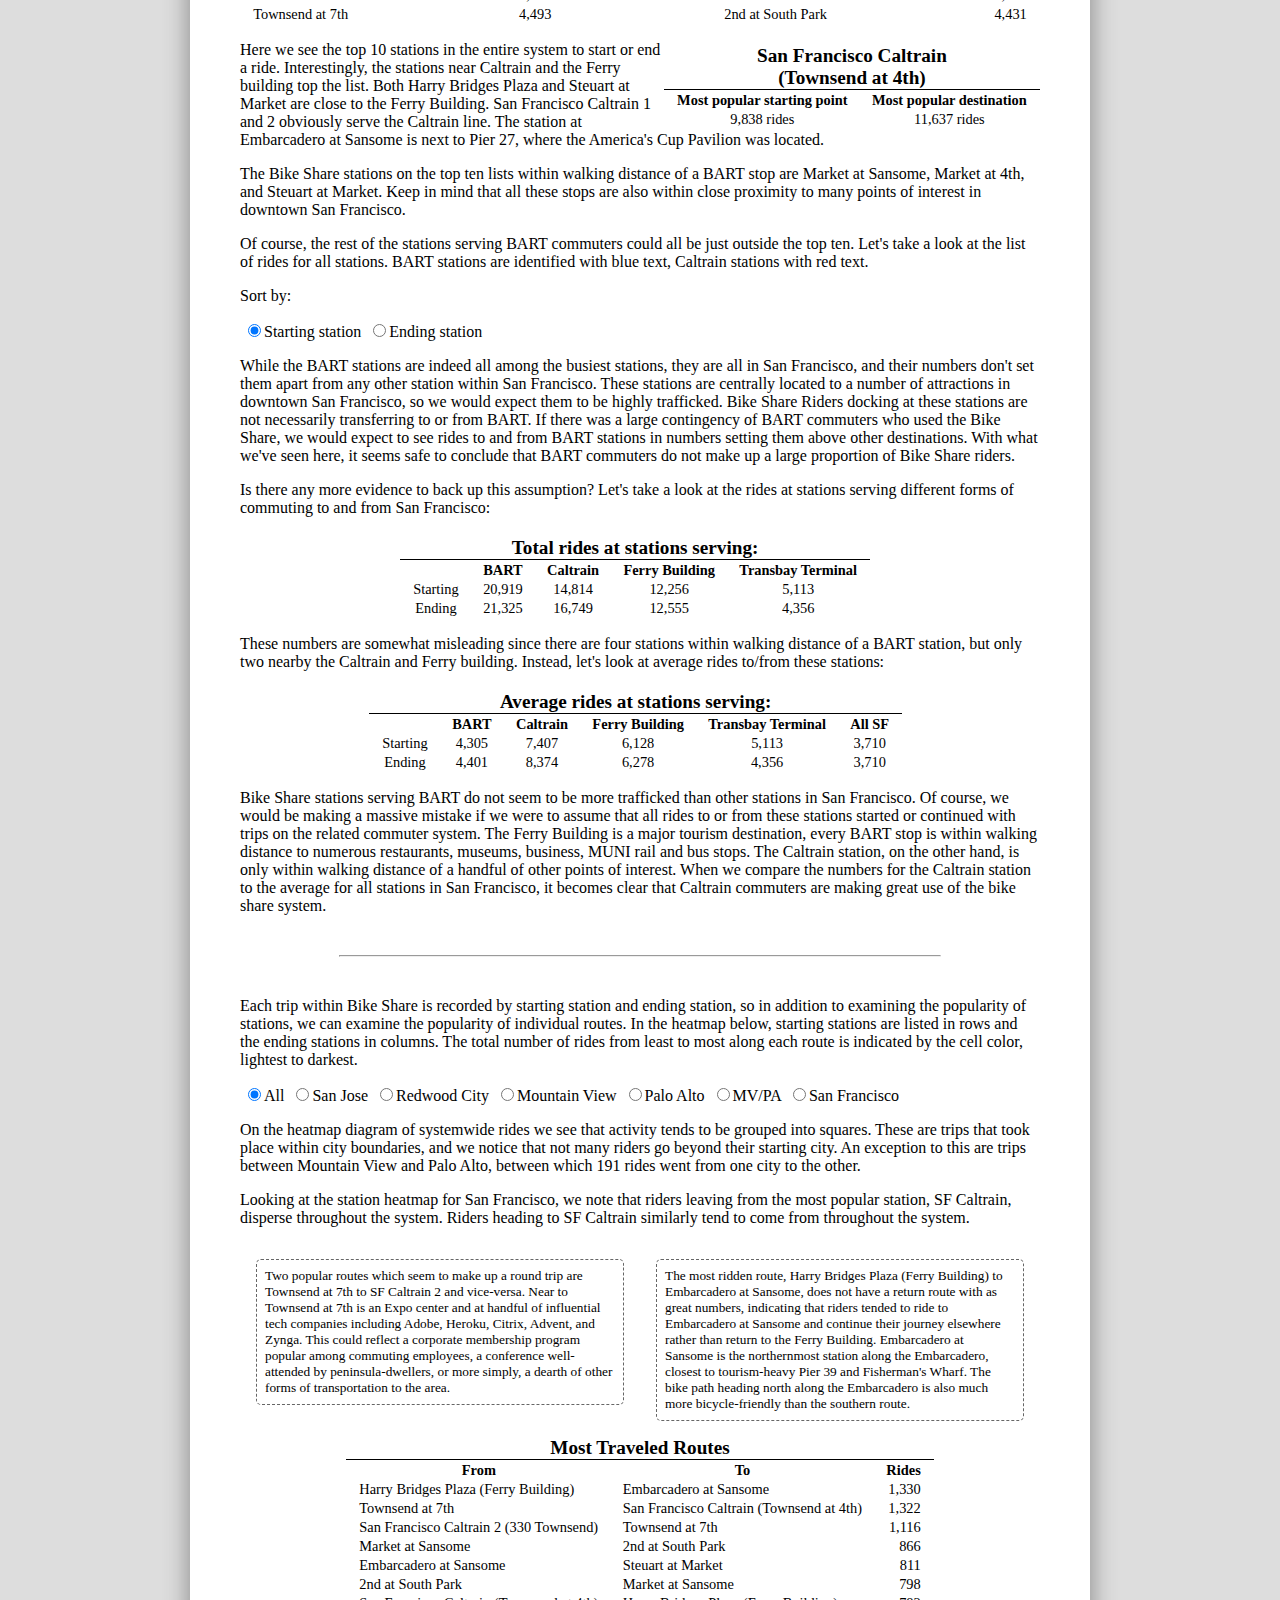
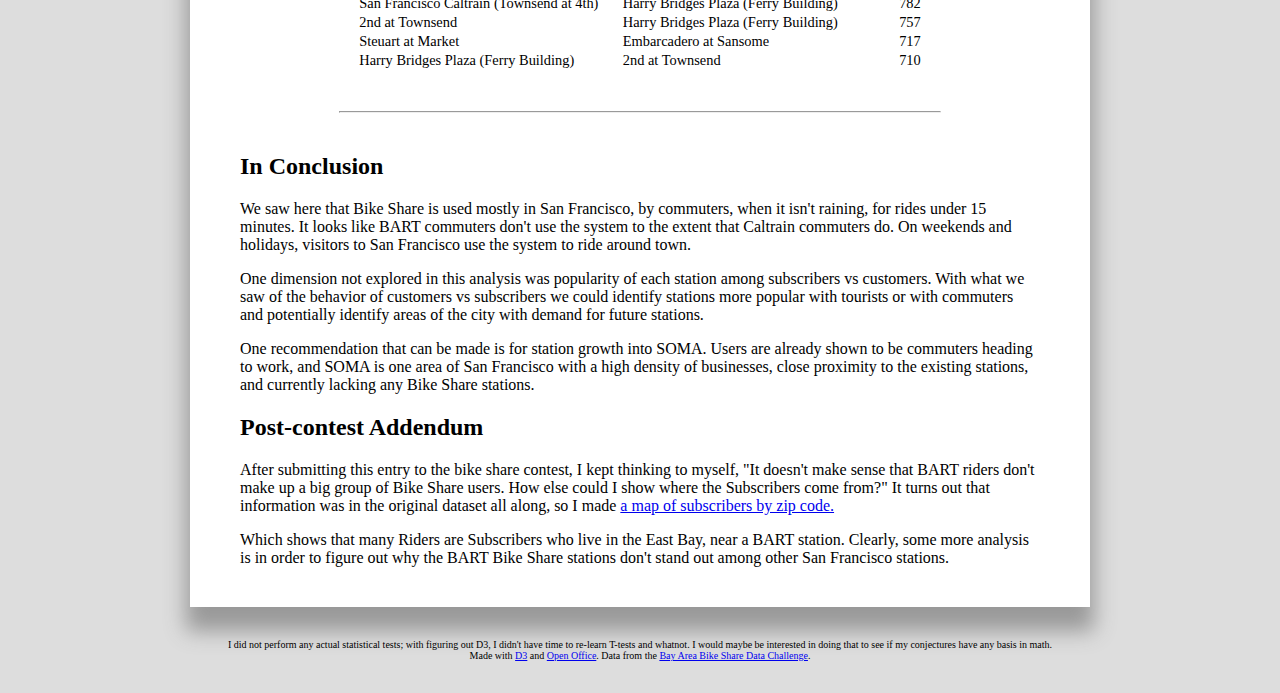
==== commit b3a91fe6: "Update index.html" ====
--- a/index.html
+++ b/index.html
@@ -126,7 +126,7 @@
 
 <p class="analysis">If our generalization of users as commuters and tourists were true, we would predict use among subscribers to drop off when commuters don't go to work and increase when tourists are in town.  With the overlays we can see this correlation holds true. Rides by subscribers in all cities decreased on weekends, over Thanksgiving, and between Christmas and New Years. Rides by customers increased noticeably on weekends, holidays, and during the America's Cup finals.</p>
 <p class="analysis">Rain seems to be a large deterrent to bike use; on rainy days system use falls almost as predictably as on weekends or holidays.  Temperature, however does not seem to have a major influence on riders.  Bay area temperatures being notoriously moderate, the lack of correlation is not surprising.  </p>
-<p class="analysis">We can't draw any conclusions about the influence of home games by the 49ers, Giants, or Sharks.  Heading to a Giants game would seem to be an ideal use of the Bike Share, but during this period the only Giants home games overlapped with Americas Cup races.</p>
+<p class="analysis">We can't draw any conclusions about the influence of home games by the 49ers, Giants, or Sharks.  Heading to a Giants game would seem to be an ideal use of the Bike Share, but during this period the only Giants home games overlapped with Americas Cup races.  There are a few dates where a Sharks game correlated with a slight rise above average usage, but such deviation from average is normal throughout this time period.</p>
 <p class="analysis">Interestingly, both the federal government shutdown of October and the two BART worker strikes of October and December did not seem to have a major influence.  Rider numbers during the strikes remained similar to numbers from the weeks before and after the strikes.  This poses an interesting question,  do BART commuters use the Bike Share System?  To begin looking for an answer, let's look at the numbers for rides to and from individual stations.</p>
   
 <table class="tabRight ILL">
@@ -269,8 +269,10 @@
       <p class="analysis">We saw here that Bike Share is used mostly in San Francisco, by commuters, when it isn't raining, for rides under 15 minutes.  It looks like BART commuters don't use the system to the extent that Caltrain commuters do. On weekends and holidays, visitors to San Francisco use the system to ride around town.</p>
     <p class="analysis">One dimension not explored in this analysis was popularity of each station among subscribers vs customers.  With what we saw of the behavior of customers vs subscribers we could identify stations more popular with tourists or with commuters and potentially identify areas of the city with demand for future stations.</p>
     <p class="analysis">One recommendation that can be made is for station growth into SOMA.  Users are already shown to be commuters heading to work, and SOMA is one area of San Francisco with a high density of businesses, close proximity to the existing stations, and currently lacking any Bike Share stations.</p>
-
-
+    
+    <h2>Post-contest Addendum</h2>
+    <p class="analysis">After submitting this entry to the bike share contest, I kept thinking to myself, "It doesn't make sense that BART riders don't make up a big group of Bike Share users. How else could I show where the Subscribers come from?" It turns out that information was in the original dataset all along, so I made <a href="map.html">a map of subscribers by zip code.</a></p>
+    <p class="analysis">Which shows that many Riders are Subscribers who live in the East Bay, near a BART station.  Clearly, some more analysis is in order to figure out why the BART Bike Share stations don't stand out among other San Francisco stations.</p>
   
   </div>
   
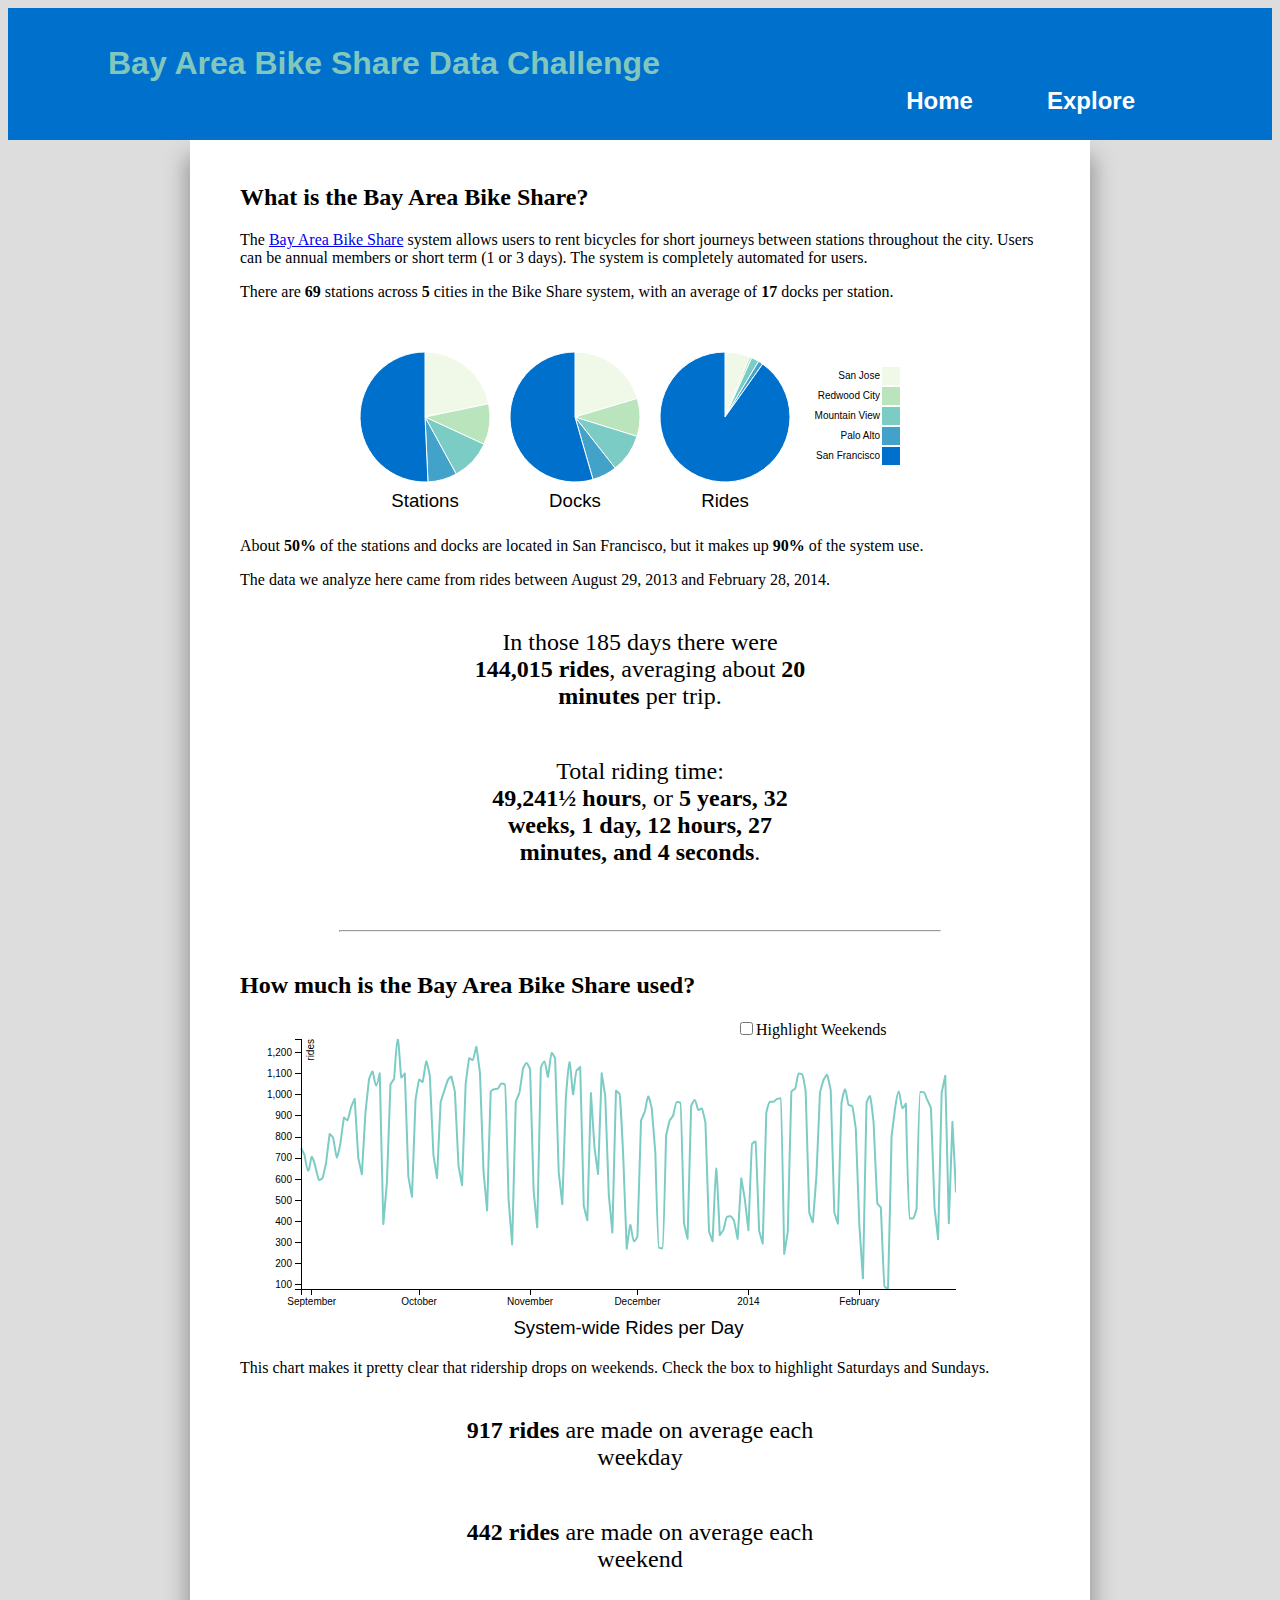
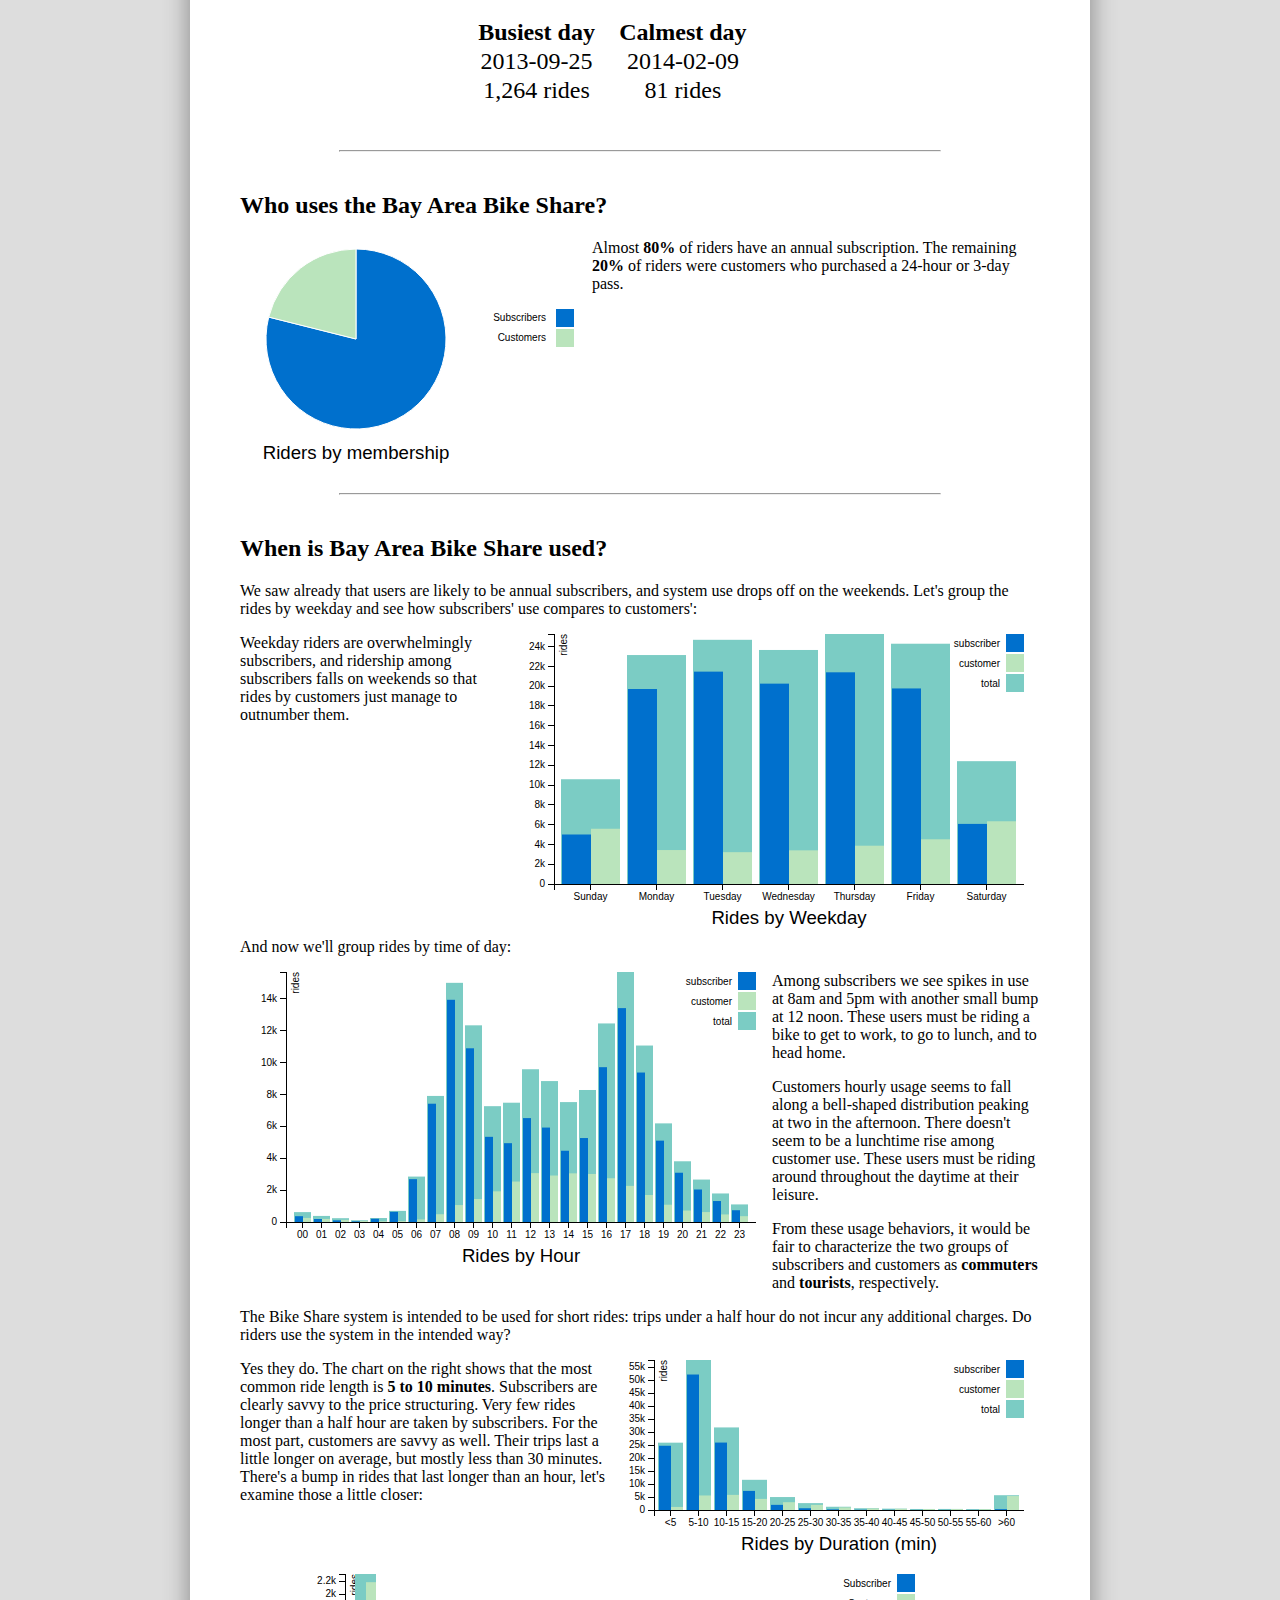
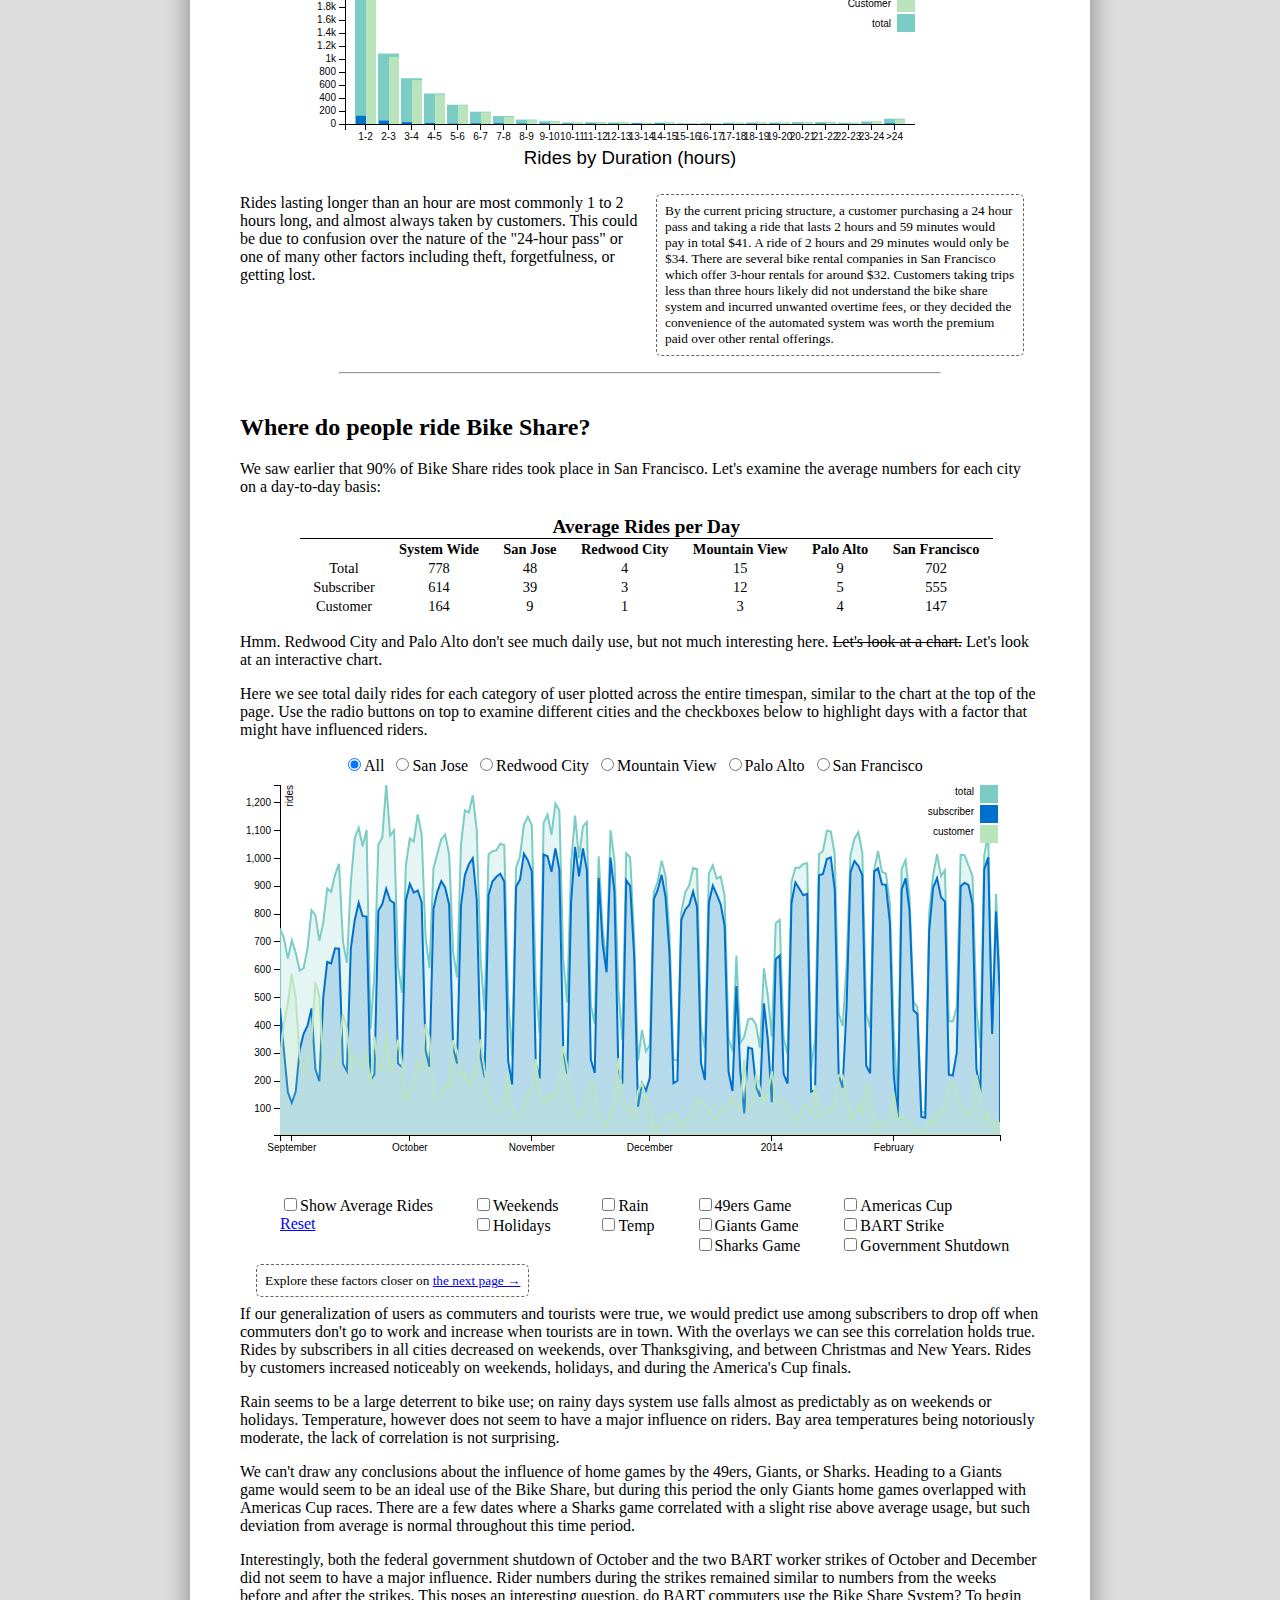
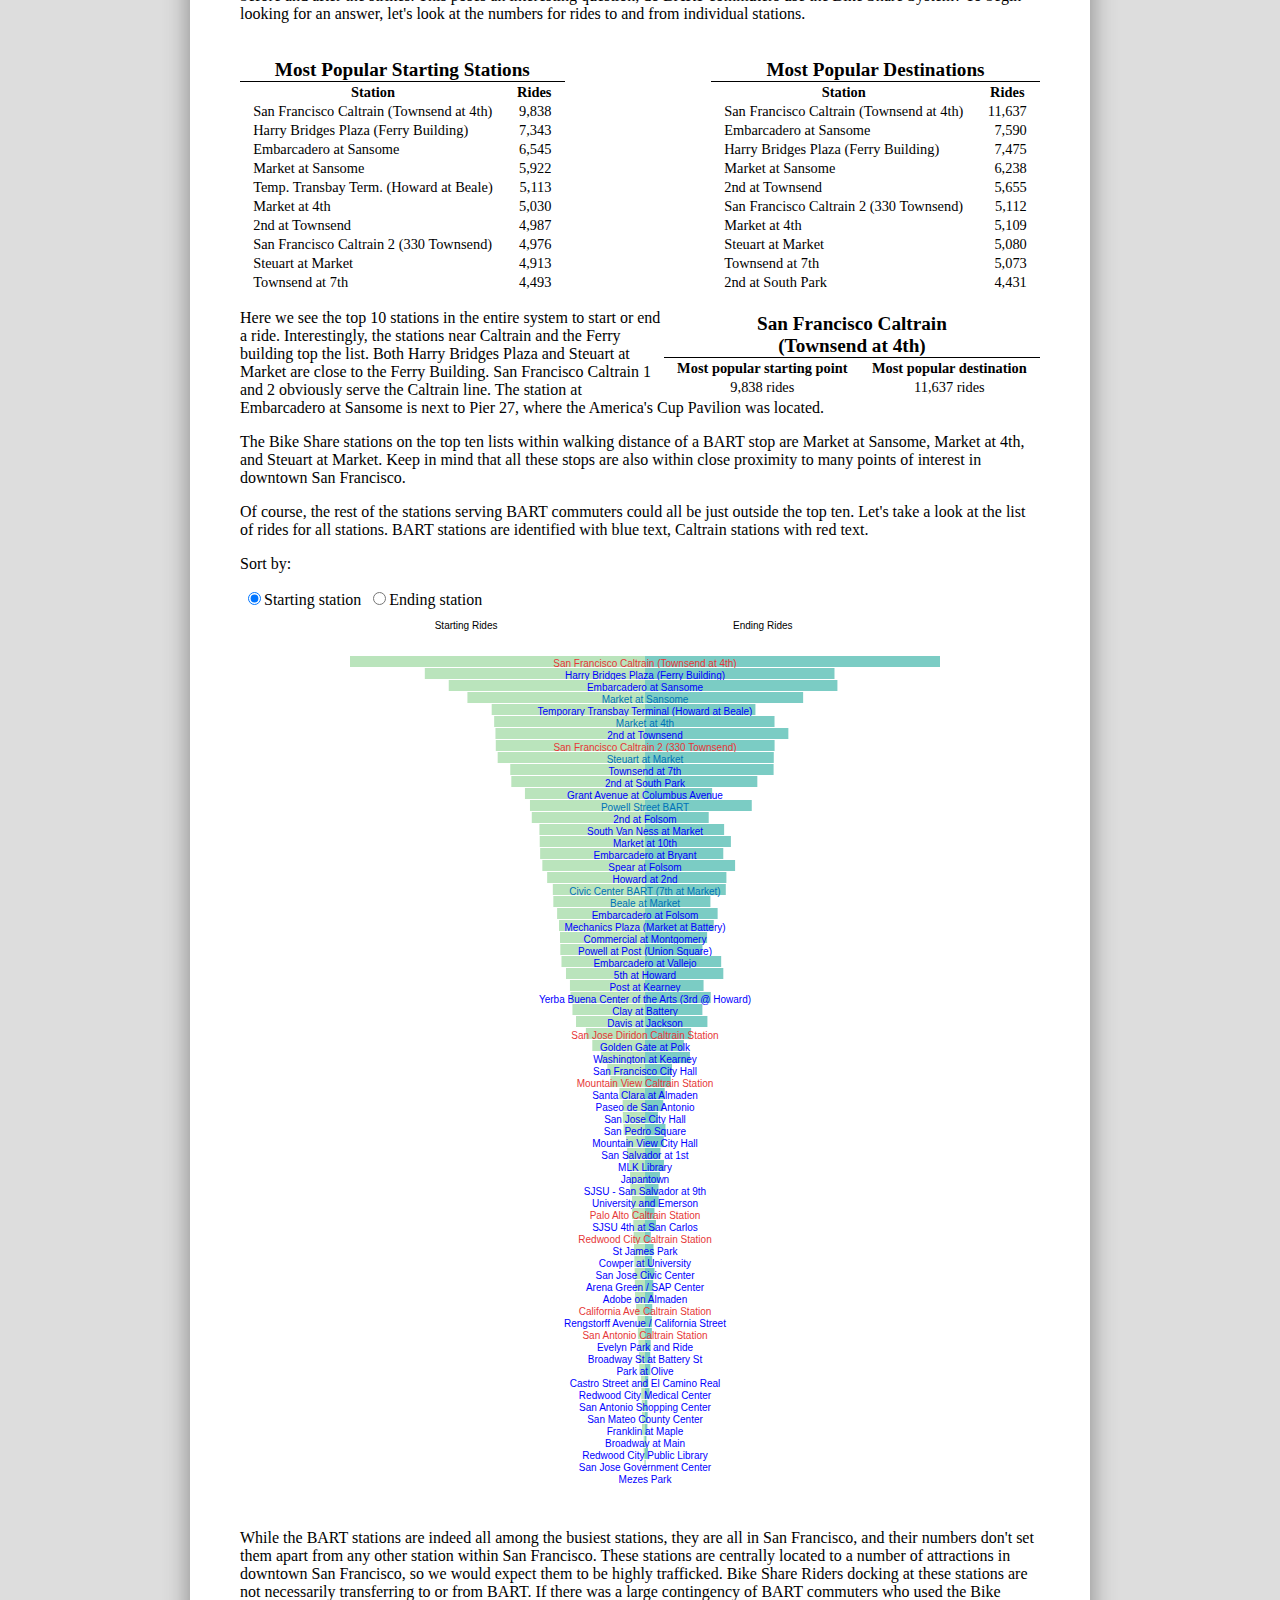
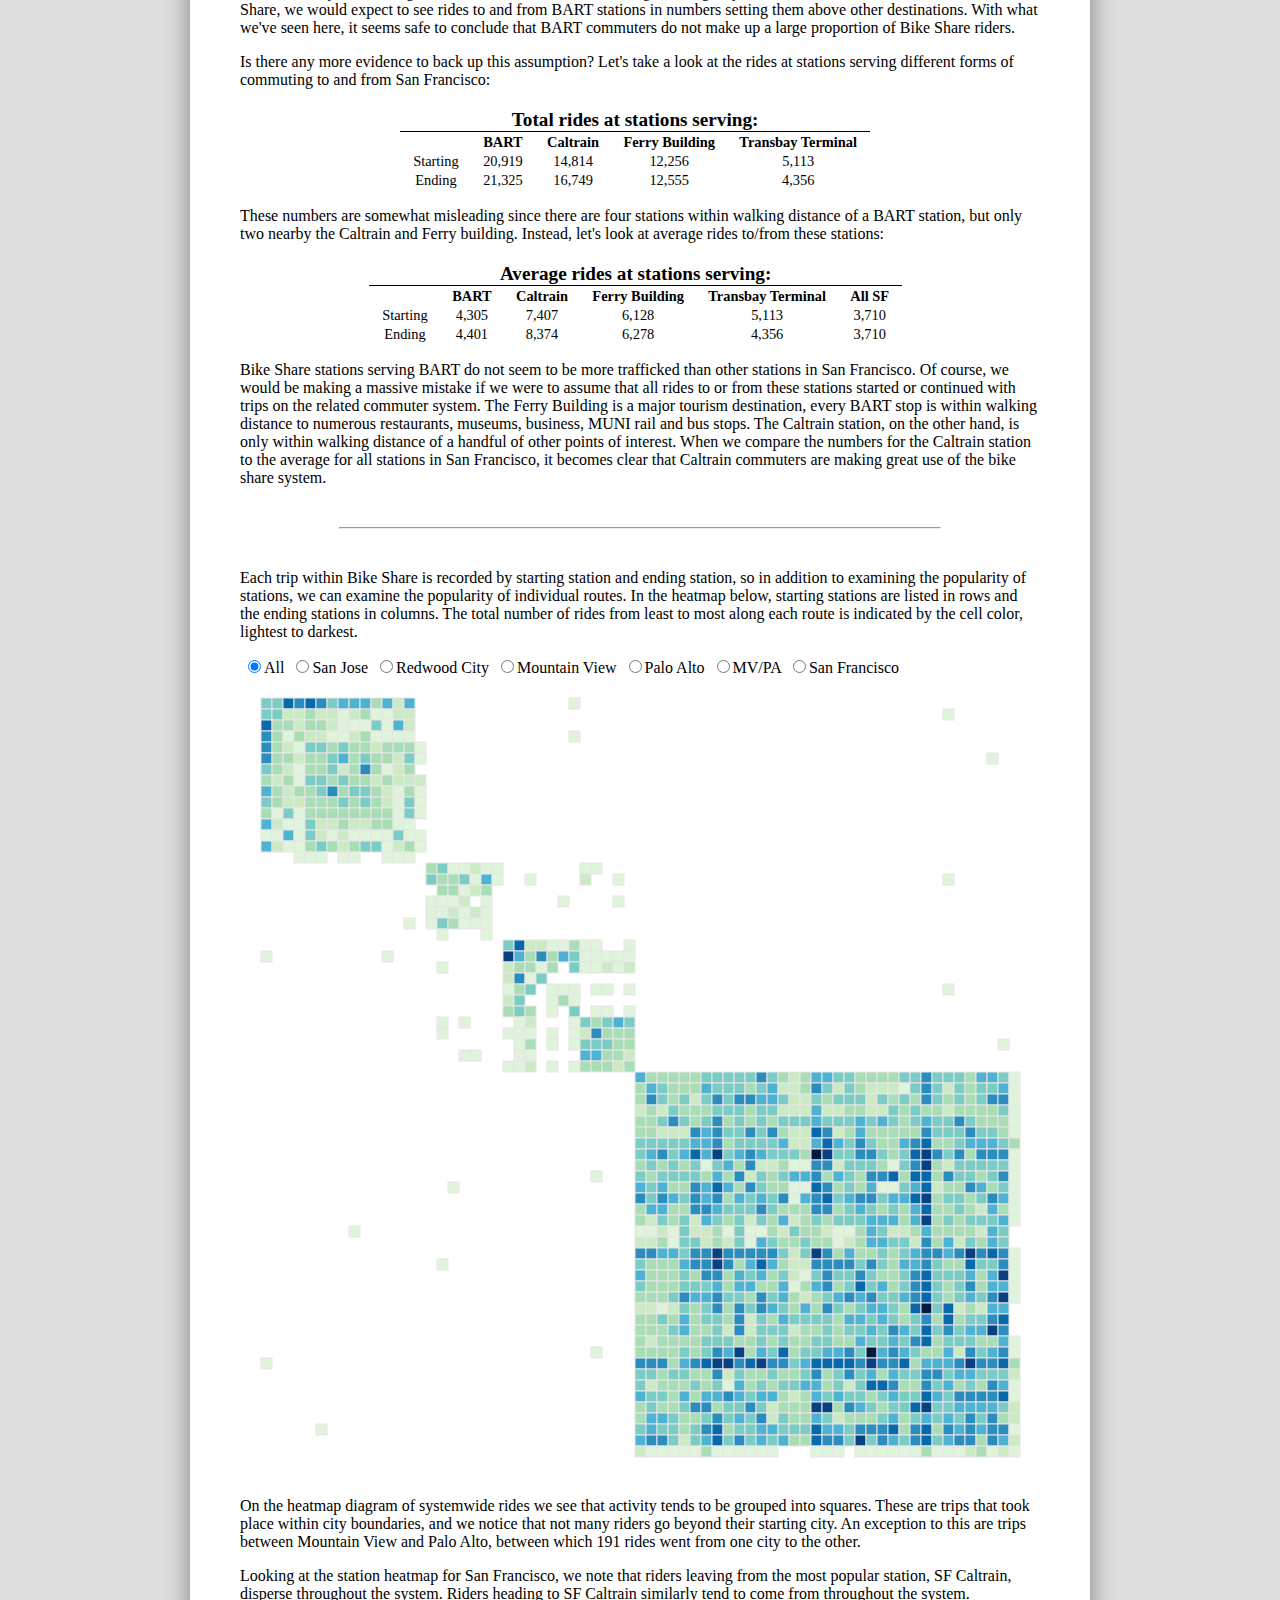
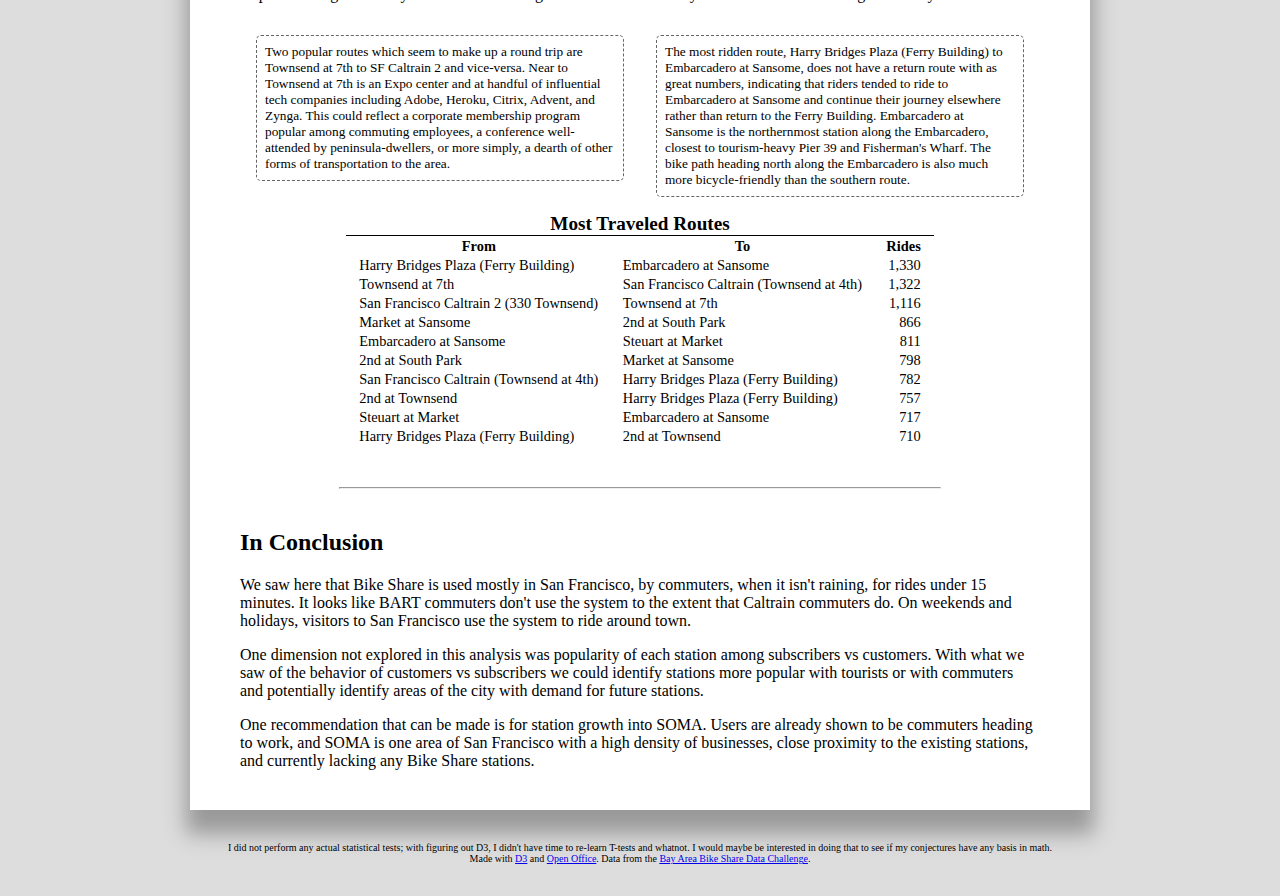
==== commit e4869f3a: "generalized series chart" ====
--- a/index.html
+++ b/index.html
@@ -7,8 +7,8 @@
     <link rel="stylesheet" href="stylesheet.css">
 </head>
 <body>
-  <script src="http://d3js.org/d3.v3.min.js" charset="utf-8"></script>
-  <script src="https://code.jquery.com/jquery-1.11.0.min.js"></script>
+  <script src="js/d3.v3.js" charset="utf-8"></script>
+  <script src="js/jquery-1.11.0.js"></script>
   <script src="js/colors.js"></script>
   <header>
     <h1>Bay Area Bike Share Data Challenge</h1>
@@ -269,10 +269,8 @@
       <p class="analysis">We saw here that Bike Share is used mostly in San Francisco, by commuters, when it isn't raining, for rides under 15 minutes.  It looks like BART commuters don't use the system to the extent that Caltrain commuters do. On weekends and holidays, visitors to San Francisco use the system to ride around town.</p>
     <p class="analysis">One dimension not explored in this analysis was popularity of each station among subscribers vs customers.  With what we saw of the behavior of customers vs subscribers we could identify stations more popular with tourists or with commuters and potentially identify areas of the city with demand for future stations.</p>
     <p class="analysis">One recommendation that can be made is for station growth into SOMA.  Users are already shown to be commuters heading to work, and SOMA is one area of San Francisco with a high density of businesses, close proximity to the existing stations, and currently lacking any Bike Share stations.</p>
-    
-    <h2>Post-contest Addendum</h2>
-    <p class="analysis">After submitting this entry to the bike share contest, I kept thinking to myself, "It doesn't make sense that BART riders don't make up a big group of Bike Share users. How else could I show where the Subscribers come from?" It turns out that information was in the original dataset all along, so I made <a href="map.html">a map of subscribers by zip code.</a></p>
-    <p class="analysis">Which shows that many Riders are Subscribers who live in the East Bay, near a BART station.  Clearly, some more analysis is in order to figure out why the BART Bike Share stations don't stand out among other San Francisco stations.</p>
+
+
   
   </div>
   
--- a/stylesheet.css
+++ b/stylesheet.css
@@ -1,4 +1,4 @@
-@import url('http://fonts.googleapis.com/css?family=Source+Code+Pro|Roboto:100,400,700|Old+Standard+TT:400,700');
+/*@import url('http://fonts.googleapis.com/css?family=Source+Code+Pro|Roboto:100,400,700|Old+Standard+TT:400,700');*/
 
 
 /* ----- html ----- */
@@ -13,11 +13,11 @@
     content: " "; /* 1 */
     display: table; /* 2 */
     clear: both;
-} 
+}
 .center {
   margin: auto;
 }
-.strike { 
+.strike {
   text-decoration: line-through;
 }
 hr {
@@ -32,7 +32,7 @@
   font-weight: 700;
 }
 footer {
-  font-size: 10px; 
+  font-size: 10px;
   text-align: center;
   margin-top: 2rem;
   margin-bottom: 2rem;
@@ -64,7 +64,7 @@
   -webkit-box-shadow: 0 20px 20px 4px #999999;
   box-shadow: 0 20px 20px 4px #999999;
   background-color: #fff;
-  font-size: 12pt; 
+  font-size: 12pt;
   font-family: 'Old Standard TT', serif;
 }
 .ILR {
@@ -90,7 +90,7 @@
   text-align: center;
 }
 .analysis {
-  
+
 }
 .aside {
   font-size: 10pt;
@@ -146,28 +146,50 @@
   color: blue;
 }
 #cityRadio {
- margin-left: 100px; 
+ margin-left: 100px;
 }
 #hbar {
- margin-left: 100px; 
+ margin-left: 100px;
 }
 #avgday {
-  margin-left: 60px; 
+  margin-left: 60px;
 }
 #commuter {
- margin-left: 160px; 
+ margin-left: 160px;
 }
 #commuteravg {
- margin-left: 129px; 
+ margin-left: 129px;
 }
 #hbar {
- cursor: default; 
-}
+ cursor: default;
+}
+/*--- map ---*/
+#map-here {
+    width: 800px;
+    height: 800px;
+    margin: 0;
+    padding: 0;
+}
+
+.overlay, .overlay svg {
+  position: absolute;
+}
+
+.overlay svg {
+  width: 60px;
+  height: 20px;
+  padding-right: 100px;
+  font: 10px sans-serif;
+}
+
+.label {
+    fill: blue;
+        }
 /* ----- SVG ----- */
 .slice > path{
 	stroke-width:1px;
     stroke: #fff;
-} 
+}
 .slice:hover > path{
     stroke: #ff9c27 ;
     stroke-width: 2px;
@@ -178,11 +200,11 @@
 .totalbar:hover {
   stroke: #ff9c27 ;
 }
-  
+
 text {
   fill: black;
-  
-}    
+
+}
 .title {
   font-size: 14pt;
 }
@@ -219,13 +241,13 @@
   fill: none;
   stroke-width: 2px;
   clip-path: url(#clip);
-  stroke-dasharray: 2,2;    
-}    
+  stroke-dasharray: 2,2;
+}
 .tempLine {
   fill: none;
   stroke-width: 2px;
   clip-path: url(#clip);
-}  
+}
 .bars {
   fill-opacity: 0.5;
   clip-path: url(#clip);
@@ -243,7 +265,7 @@
 }
 rect.bordered {
   stroke: #E6E6E6;
-  stroke-width: 1px;   
+  stroke-width: 1px;
 }
 text.mono {
   font-size: 6pt;
@@ -255,13 +277,13 @@
   stroke-width 0.5px;
 }
 text.text-hover {
-  fill: #ff9c27; 
+  fill: #ff9c27;
 }
 .bart>text {
   fill: #0072b9;
 }
 .caltrain>text {
-  fill: #e63737; 
+  fill: #e63737;
 }
 
 #tooltip {
@@ -288,4 +310,4 @@
 }
 .hover-hide >text.startCount, .hover-hide>text.endCount{
   display: none;
-}+}
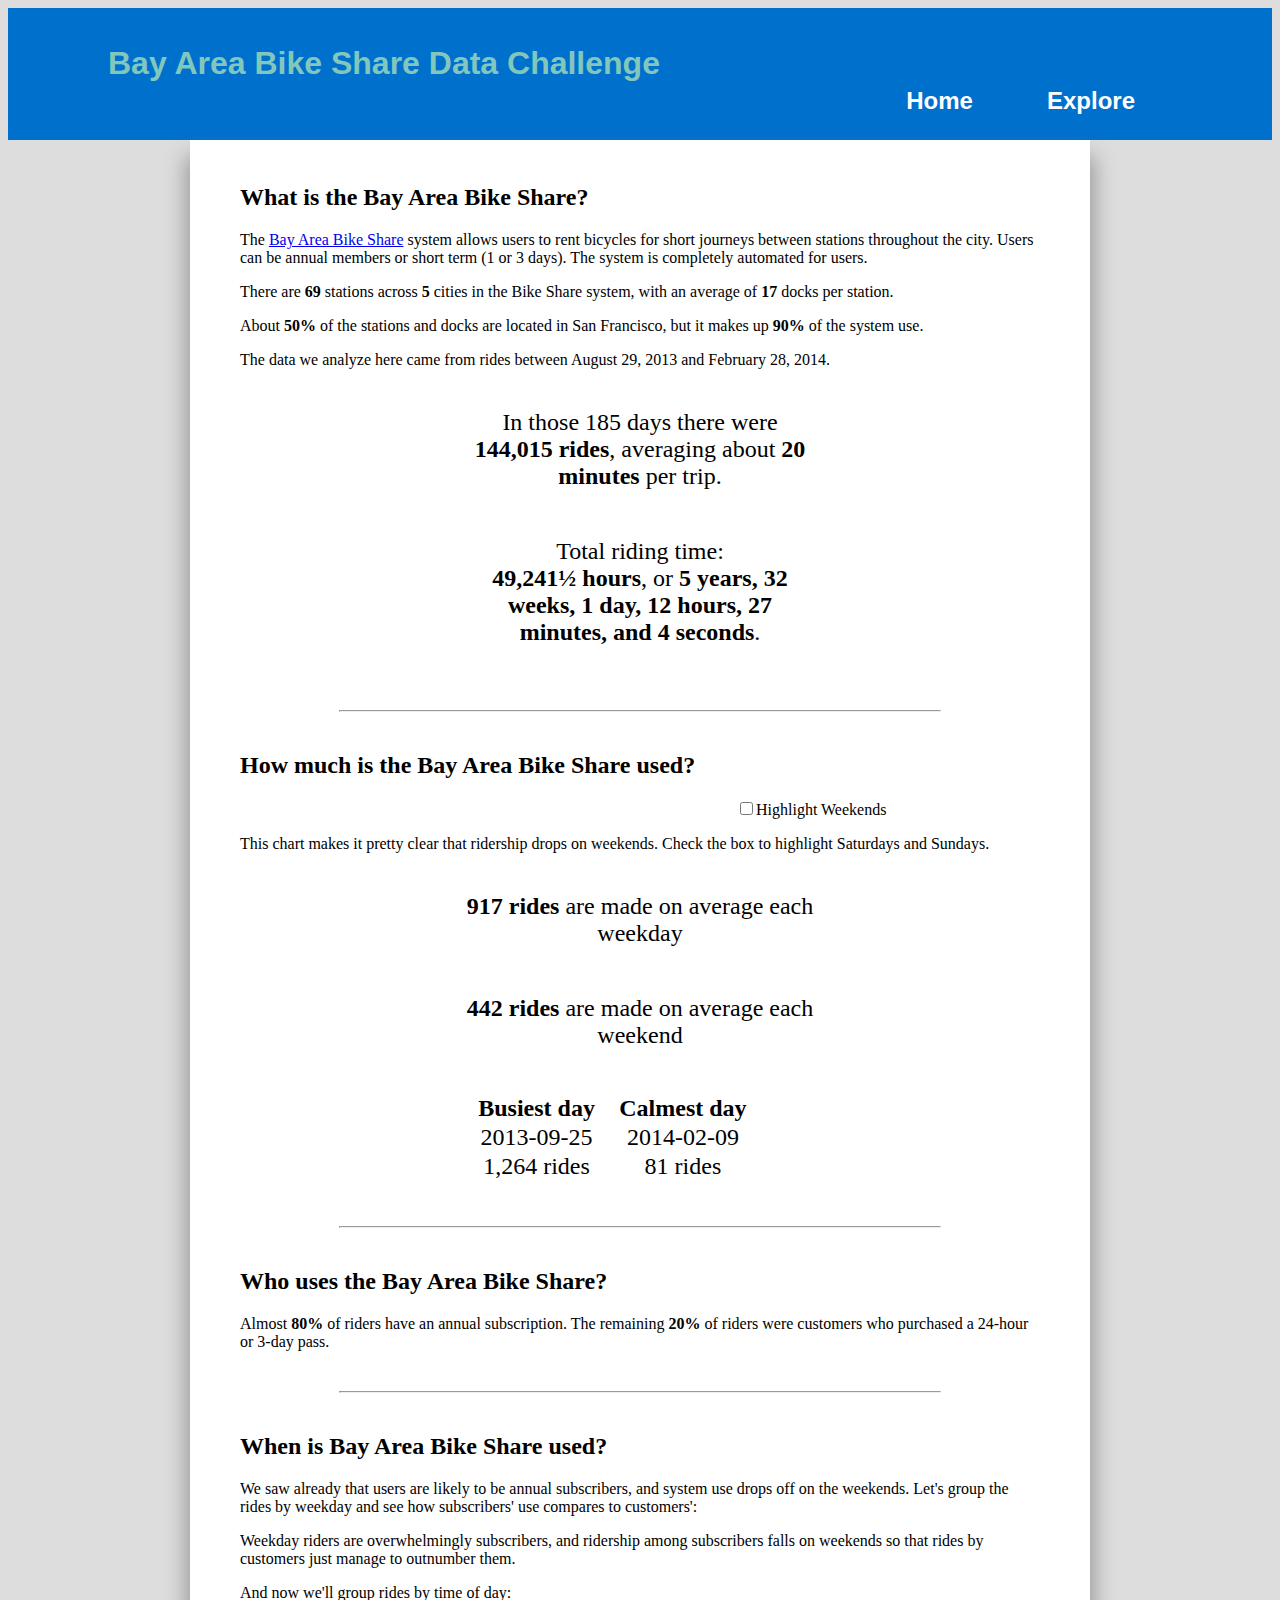
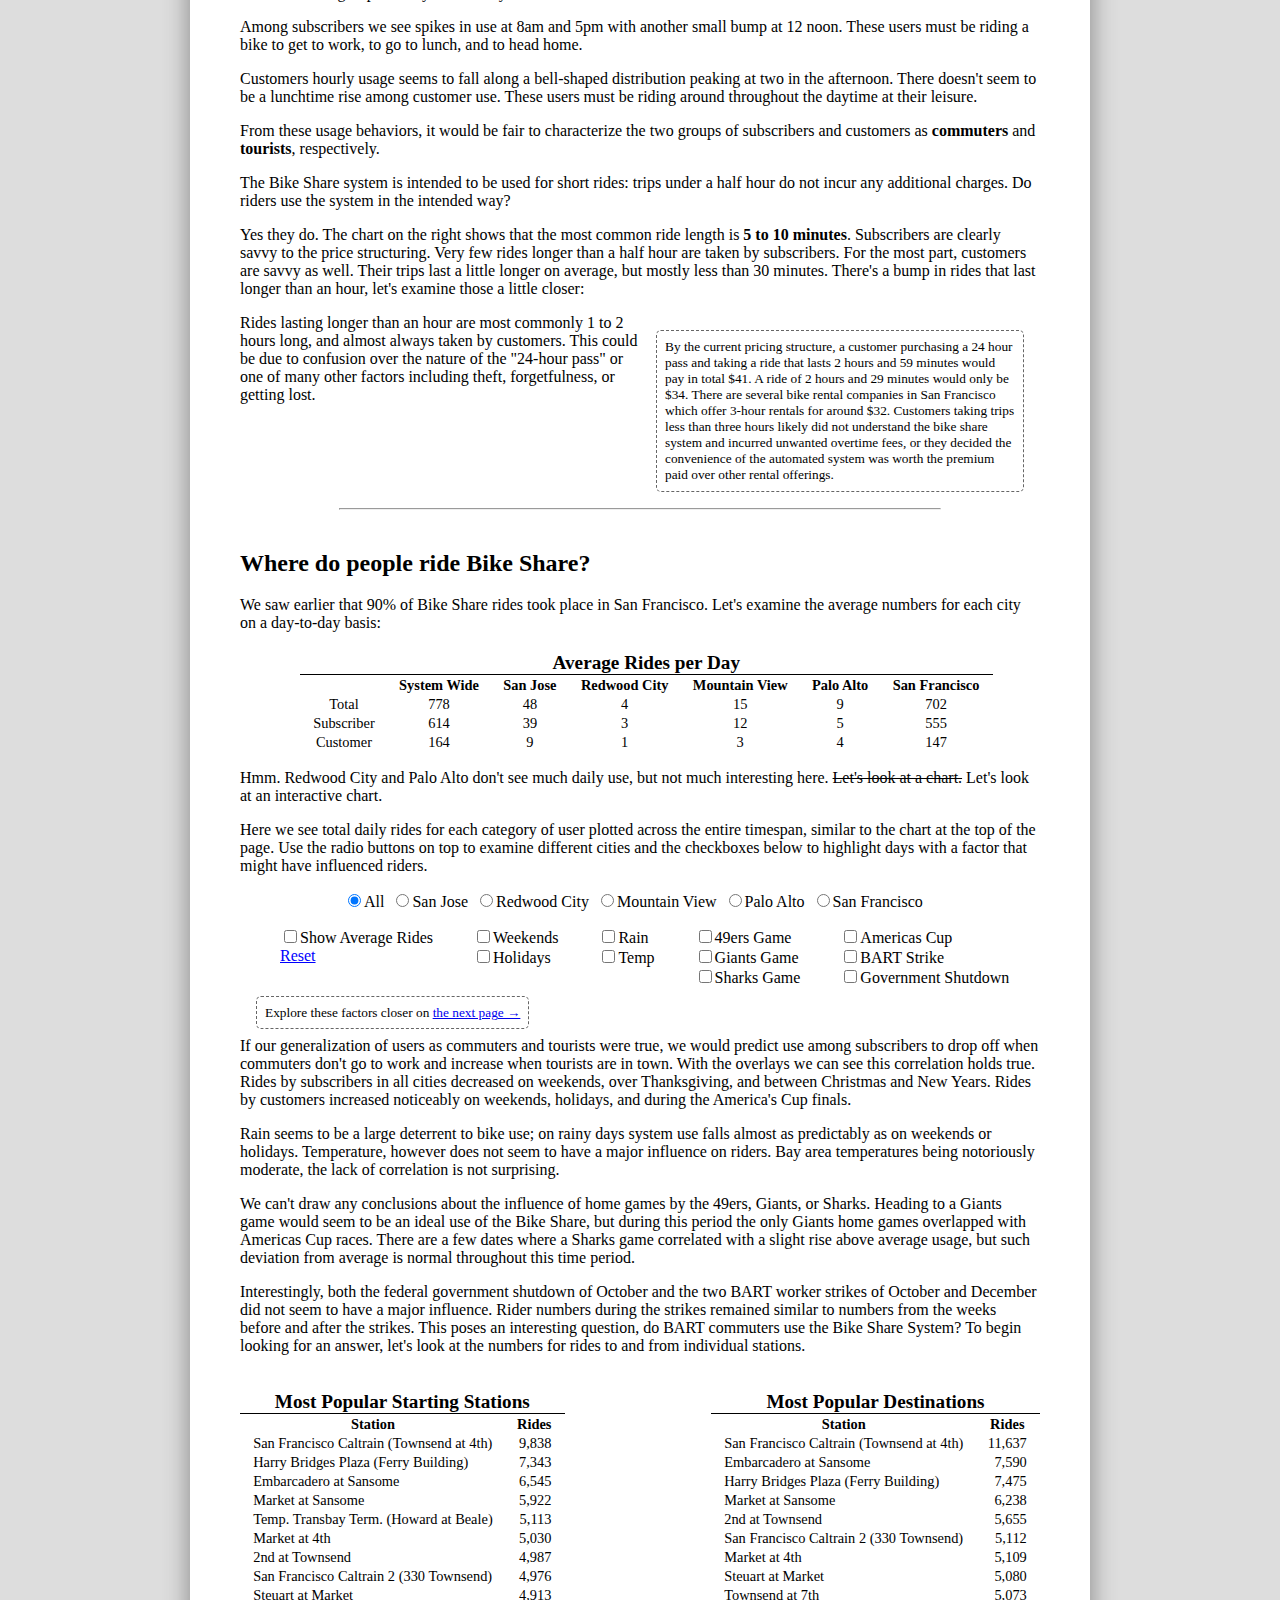
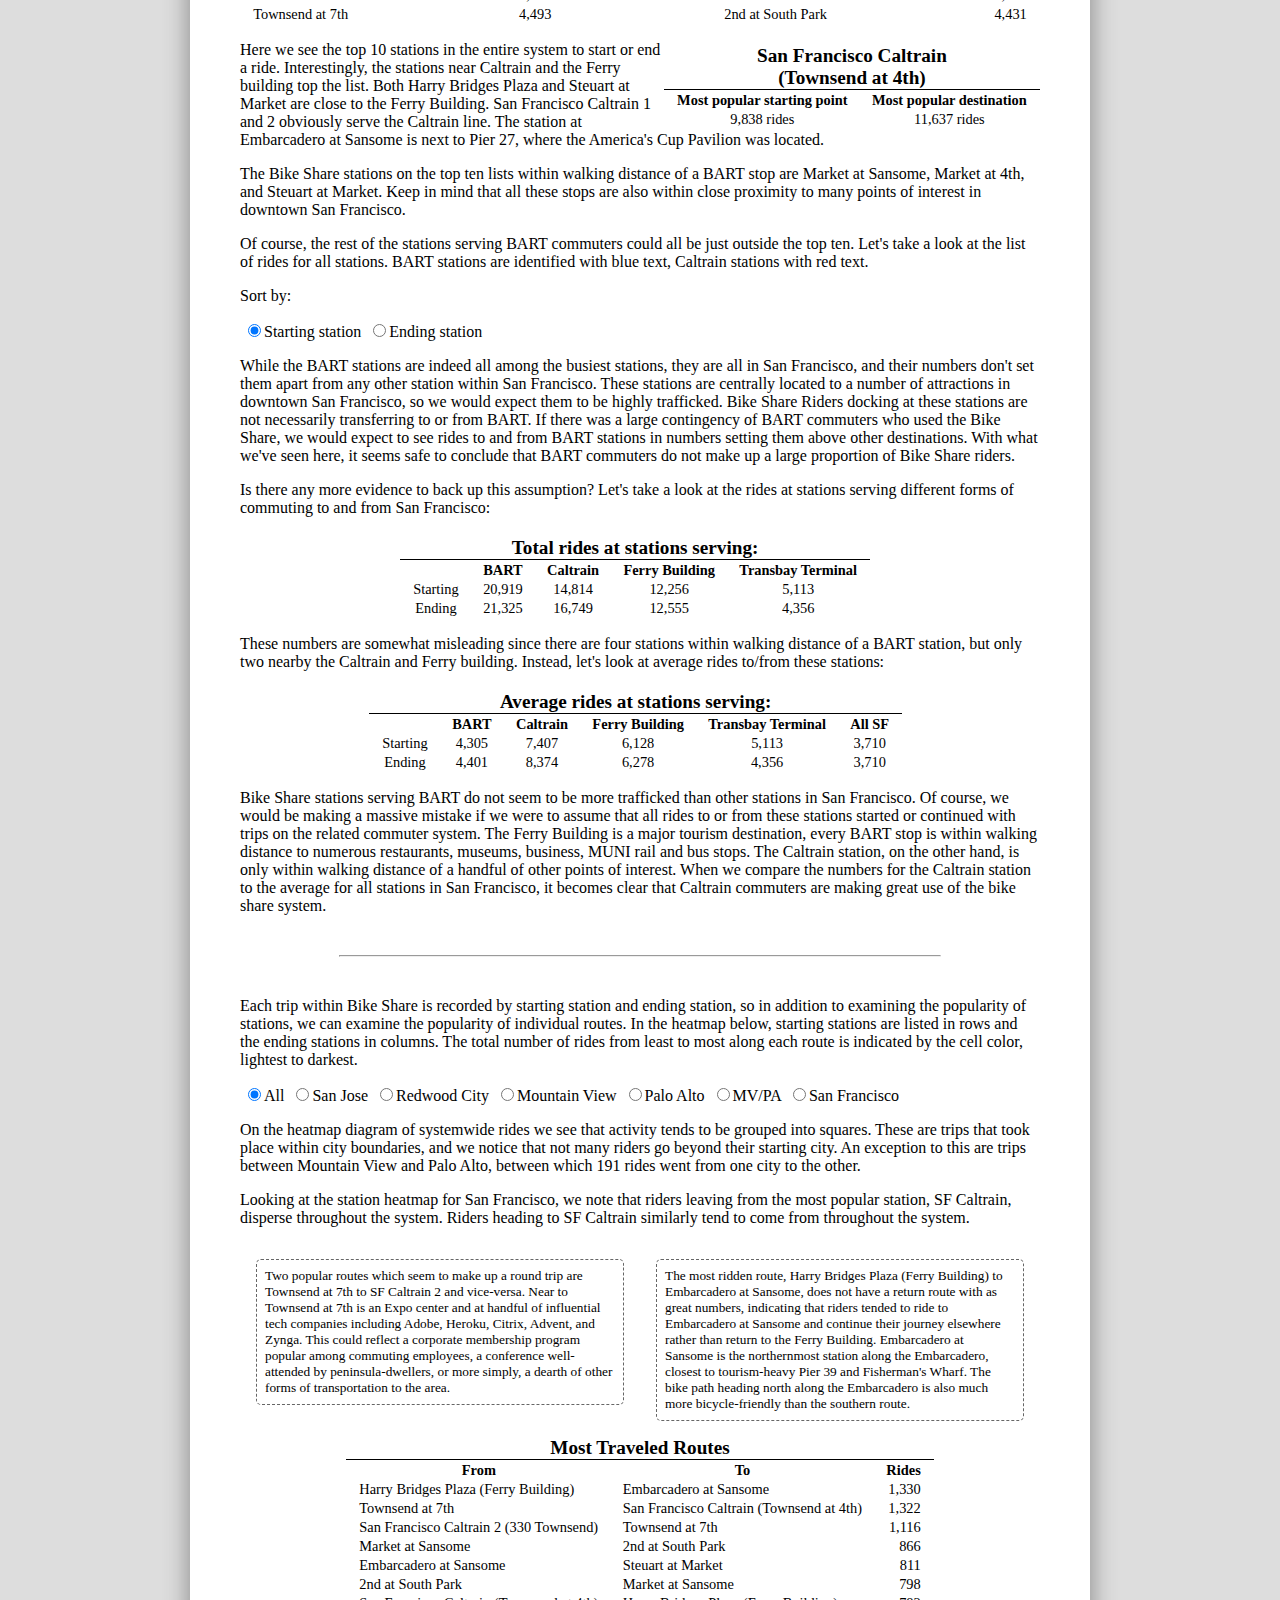
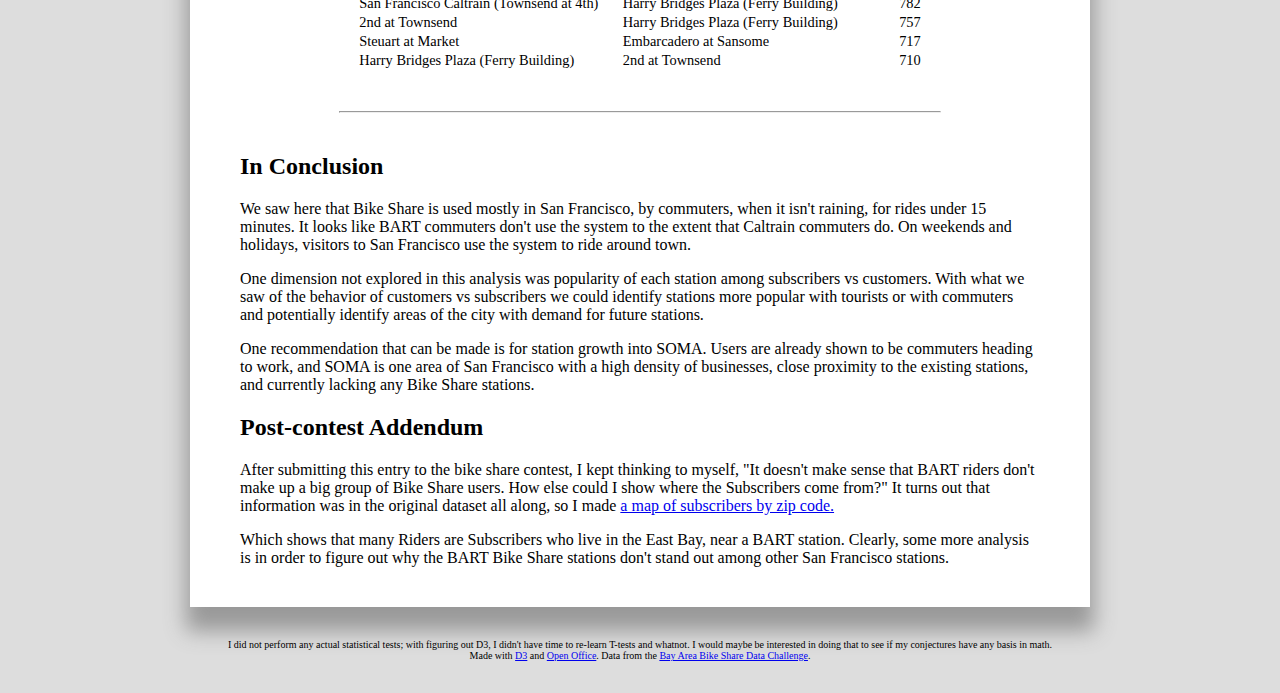
==== commit 4225c0d1: "Use protocol relative URLs" ====
--- a/index.html
+++ b/index.html
@@ -7,8 +7,8 @@
     <link rel="stylesheet" href="stylesheet.css">
 </head>
 <body>
-  <script src="js/d3.v3.js" charset="utf-8"></script>
-  <script src="js/jquery-1.11.0.js"></script>
+  <script src="//d3js.org/d3.v3.min.js" charset="utf-8"></script>
+  <script src="//code.jquery.com/jquery-1.11.0.min.js"></script>
   <script src="js/colors.js"></script>
   <header>
     <h1>Bay Area Bike Share Data Challenge</h1>
@@ -18,7 +18,7 @@
   <div class="wrapper">
     
     <h2 class="analysis">What is the Bay Area Bike Share?</h2>
-    <p class="analysis">The <a href="http://bayareabikeshare.com/">Bay Area Bike Share</a> system allows users to rent bicycles for short journeys between stations throughout the city.  Users can be annual members or short term (1 or 3 days).  The system is completely automated for users. </p>
+    <p class="analysis">The <a href="//bayareabikeshare.com/">Bay Area Bike Share</a> system allows users to rent bicycles for short journeys between stations throughout the city.  Users can be annual members or short term (1 or 3 days).  The system is completely automated for users. </p>
     <p class="analysis">There are <strong>69</strong> stations across <strong>5</strong> cities in the Bike Share system, with an average of <strong>17</strong> docks per station.</p>
     <div id="pies" class="chart"></div>
     <p class="analysis">About <strong>50%</strong> of the stations and docks are located in San Francisco, but it makes up <strong>90%</strong> of the system use.</p>
@@ -269,14 +269,16 @@
       <p class="analysis">We saw here that Bike Share is used mostly in San Francisco, by commuters, when it isn't raining, for rides under 15 minutes.  It looks like BART commuters don't use the system to the extent that Caltrain commuters do. On weekends and holidays, visitors to San Francisco use the system to ride around town.</p>
     <p class="analysis">One dimension not explored in this analysis was popularity of each station among subscribers vs customers.  With what we saw of the behavior of customers vs subscribers we could identify stations more popular with tourists or with commuters and potentially identify areas of the city with demand for future stations.</p>
     <p class="analysis">One recommendation that can be made is for station growth into SOMA.  Users are already shown to be commuters heading to work, and SOMA is one area of San Francisco with a high density of businesses, close proximity to the existing stations, and currently lacking any Bike Share stations.</p>
-
-
+    
+    <h2>Post-contest Addendum</h2>
+    <p class="analysis">After submitting this entry to the bike share contest, I kept thinking to myself, "It doesn't make sense that BART riders don't make up a big group of Bike Share users. How else could I show where the Subscribers come from?" It turns out that information was in the original dataset all along, so I made <a href="map.html">a map of subscribers by zip code.</a></p>
+    <p class="analysis">Which shows that many Riders are Subscribers who live in the East Bay, near a BART station.  Clearly, some more analysis is in order to figure out why the BART Bike Share stations don't stand out among other San Francisco stations.</p>
   
   </div>
   
   <footer>
     I did not perform any actual statistical tests; with figuring out D3, I didn't have time to re-learn T-tests and whatnot.  I would maybe be interested in doing that to see if my conjectures have any basis in math. <br />
-    Made with <a href="http://www.d3js.org">D3</a> and <a href="http://www.openoffice.org/">Open Office</a>.  Data from the <a href="http://bayareabikeshare.com/datachallenge">Bay Area Bike Share Data Challenge</a>.
+    Made with <a href="//www.d3js.org">D3</a> and <a href="//www.openoffice.org/">Open Office</a>.  Data from the <a href="//bayareabikeshare.com/datachallenge">Bay Area Bike Share Data Challenge</a>.
   </footer>
   
   <script src="js/main.js"></script>
--- a/stylesheet.css
+++ b/stylesheet.css
@@ -215,6 +215,7 @@
 }
 path {
   fill: none;
+  clip-path: url(#clip);
 }
 .axis path,
 .axis line {
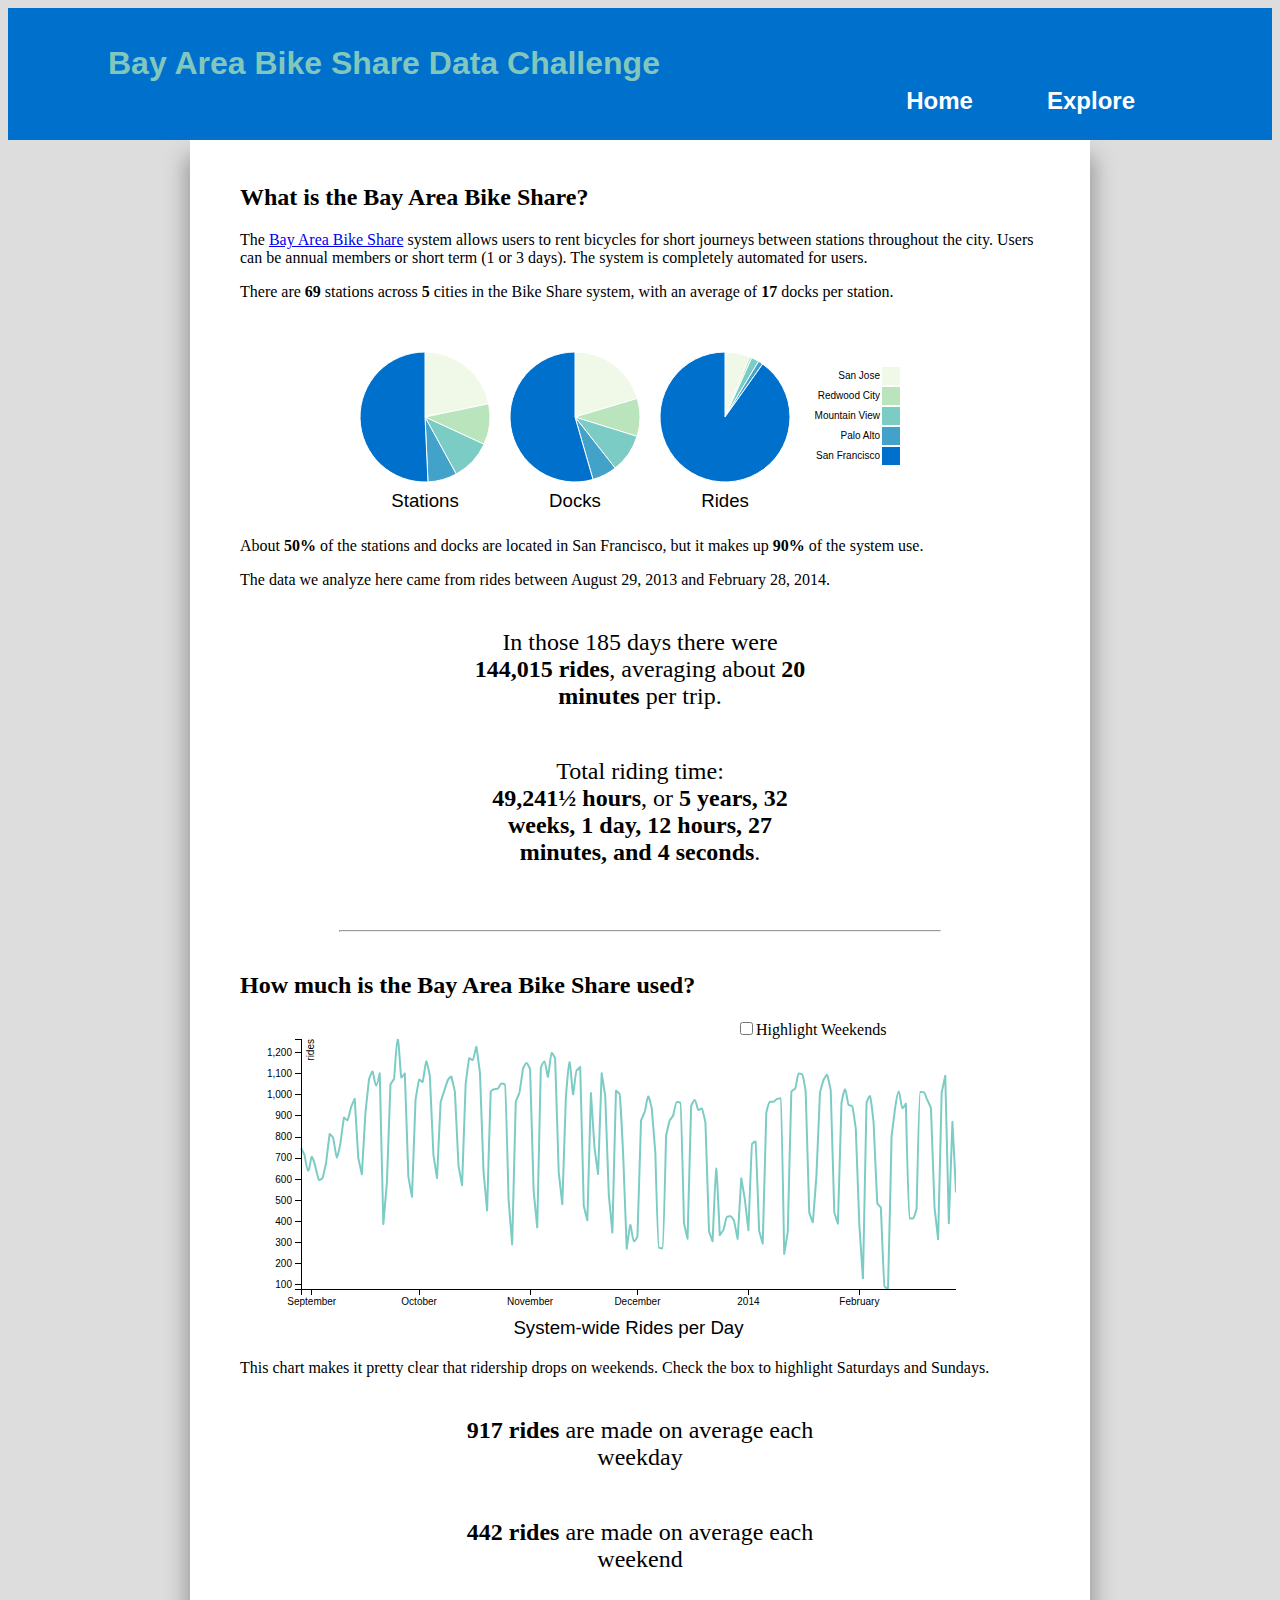
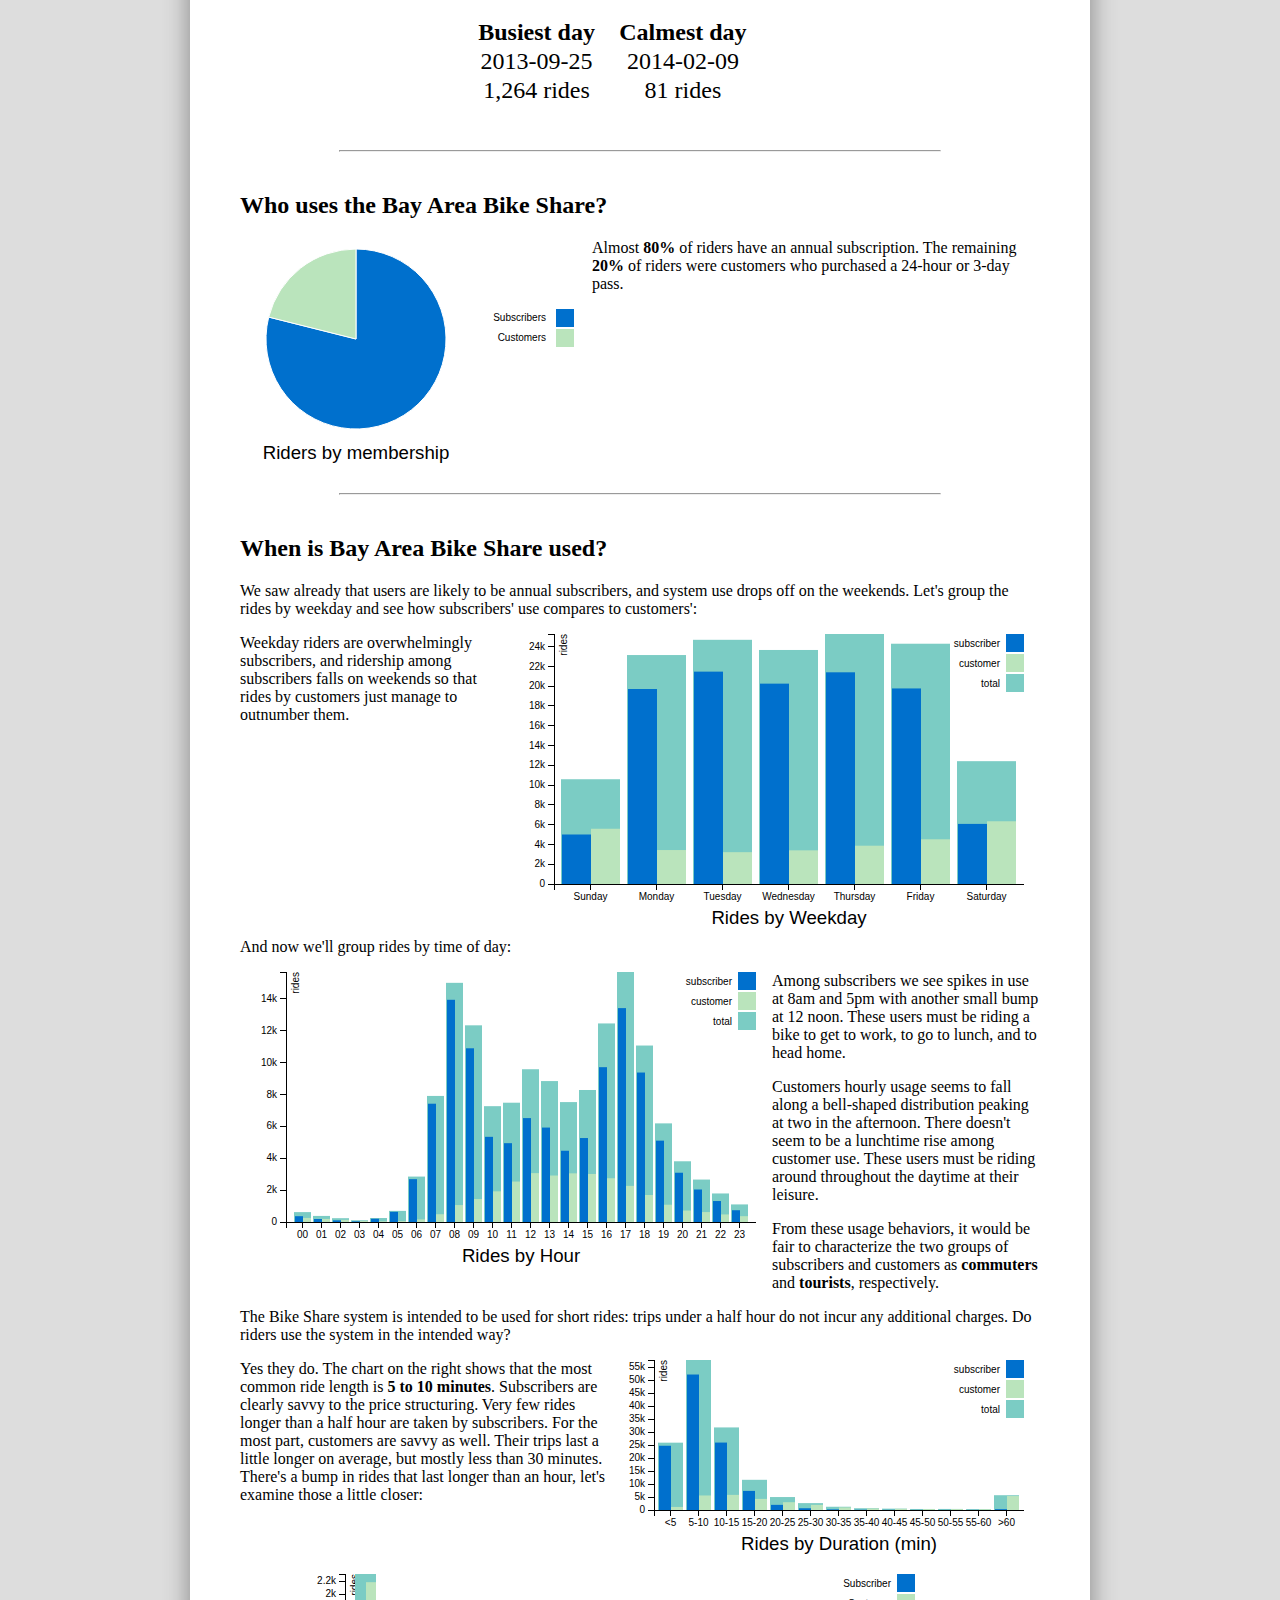
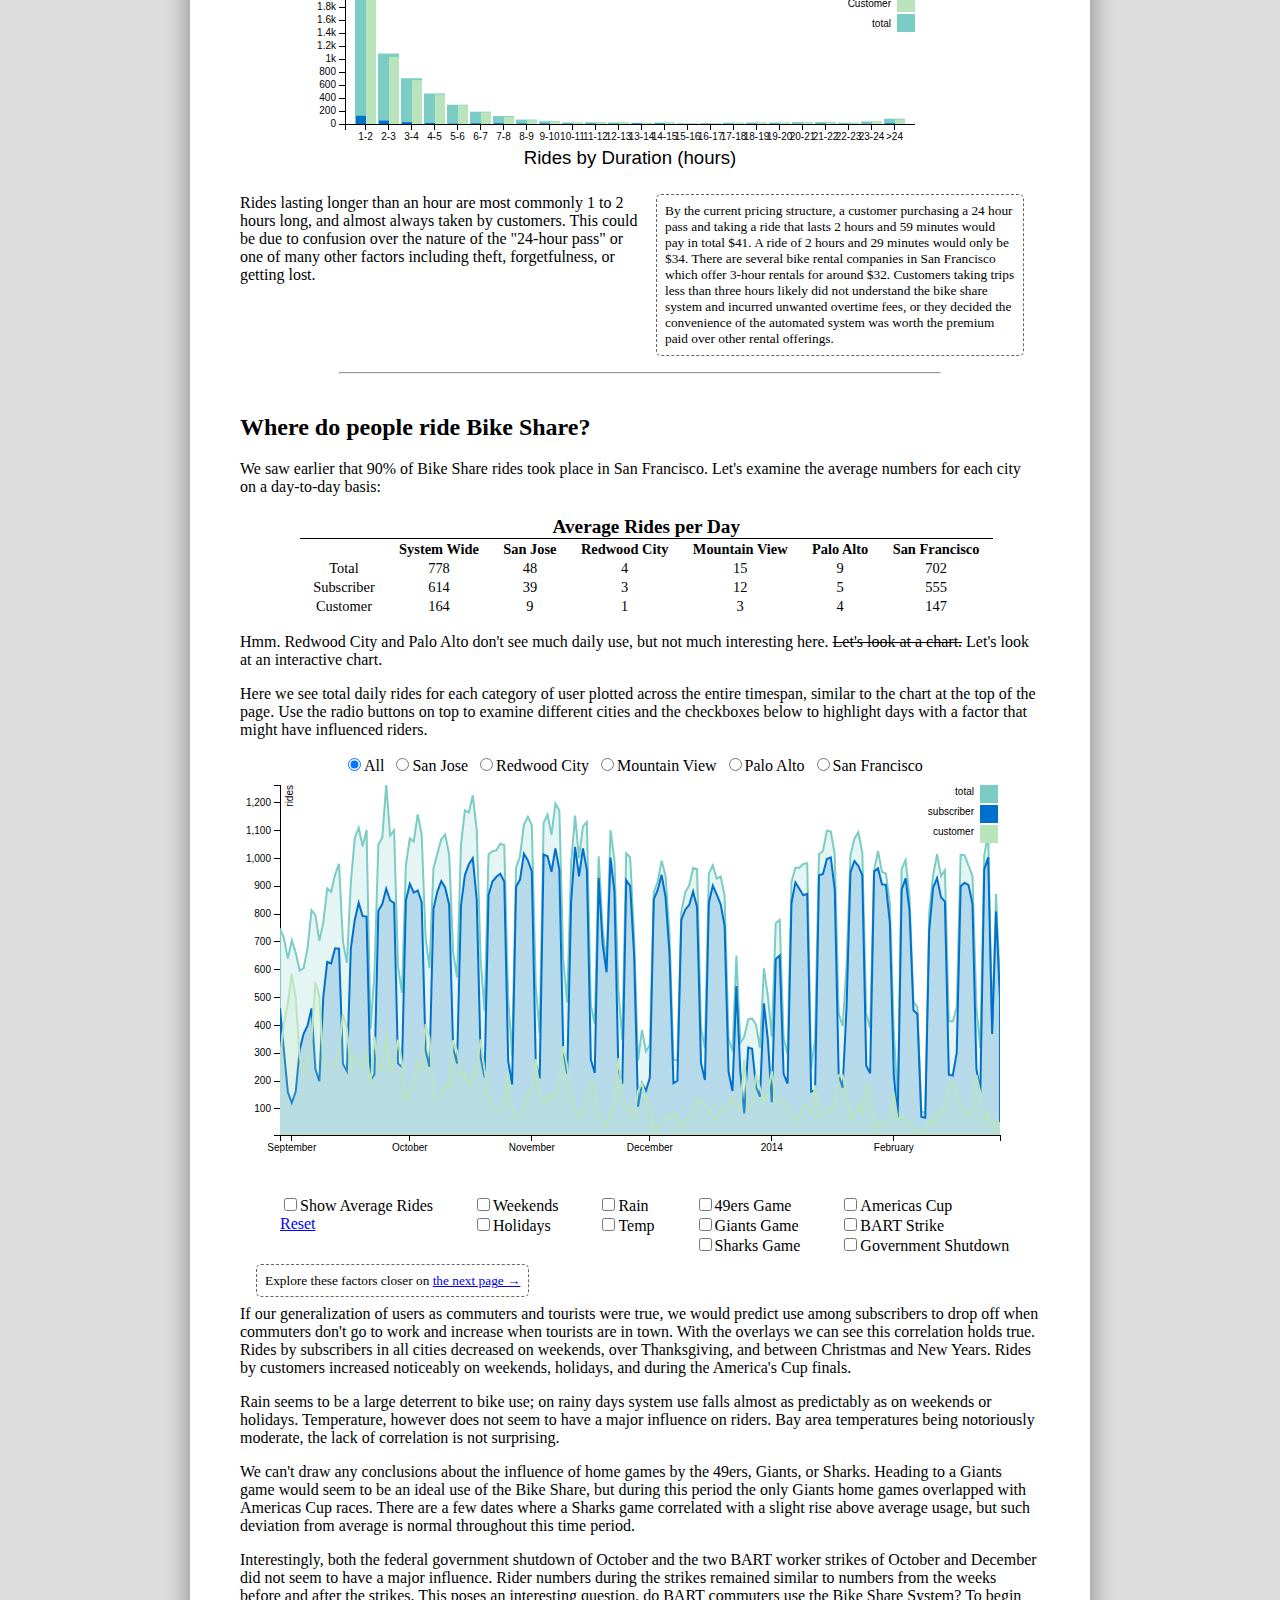
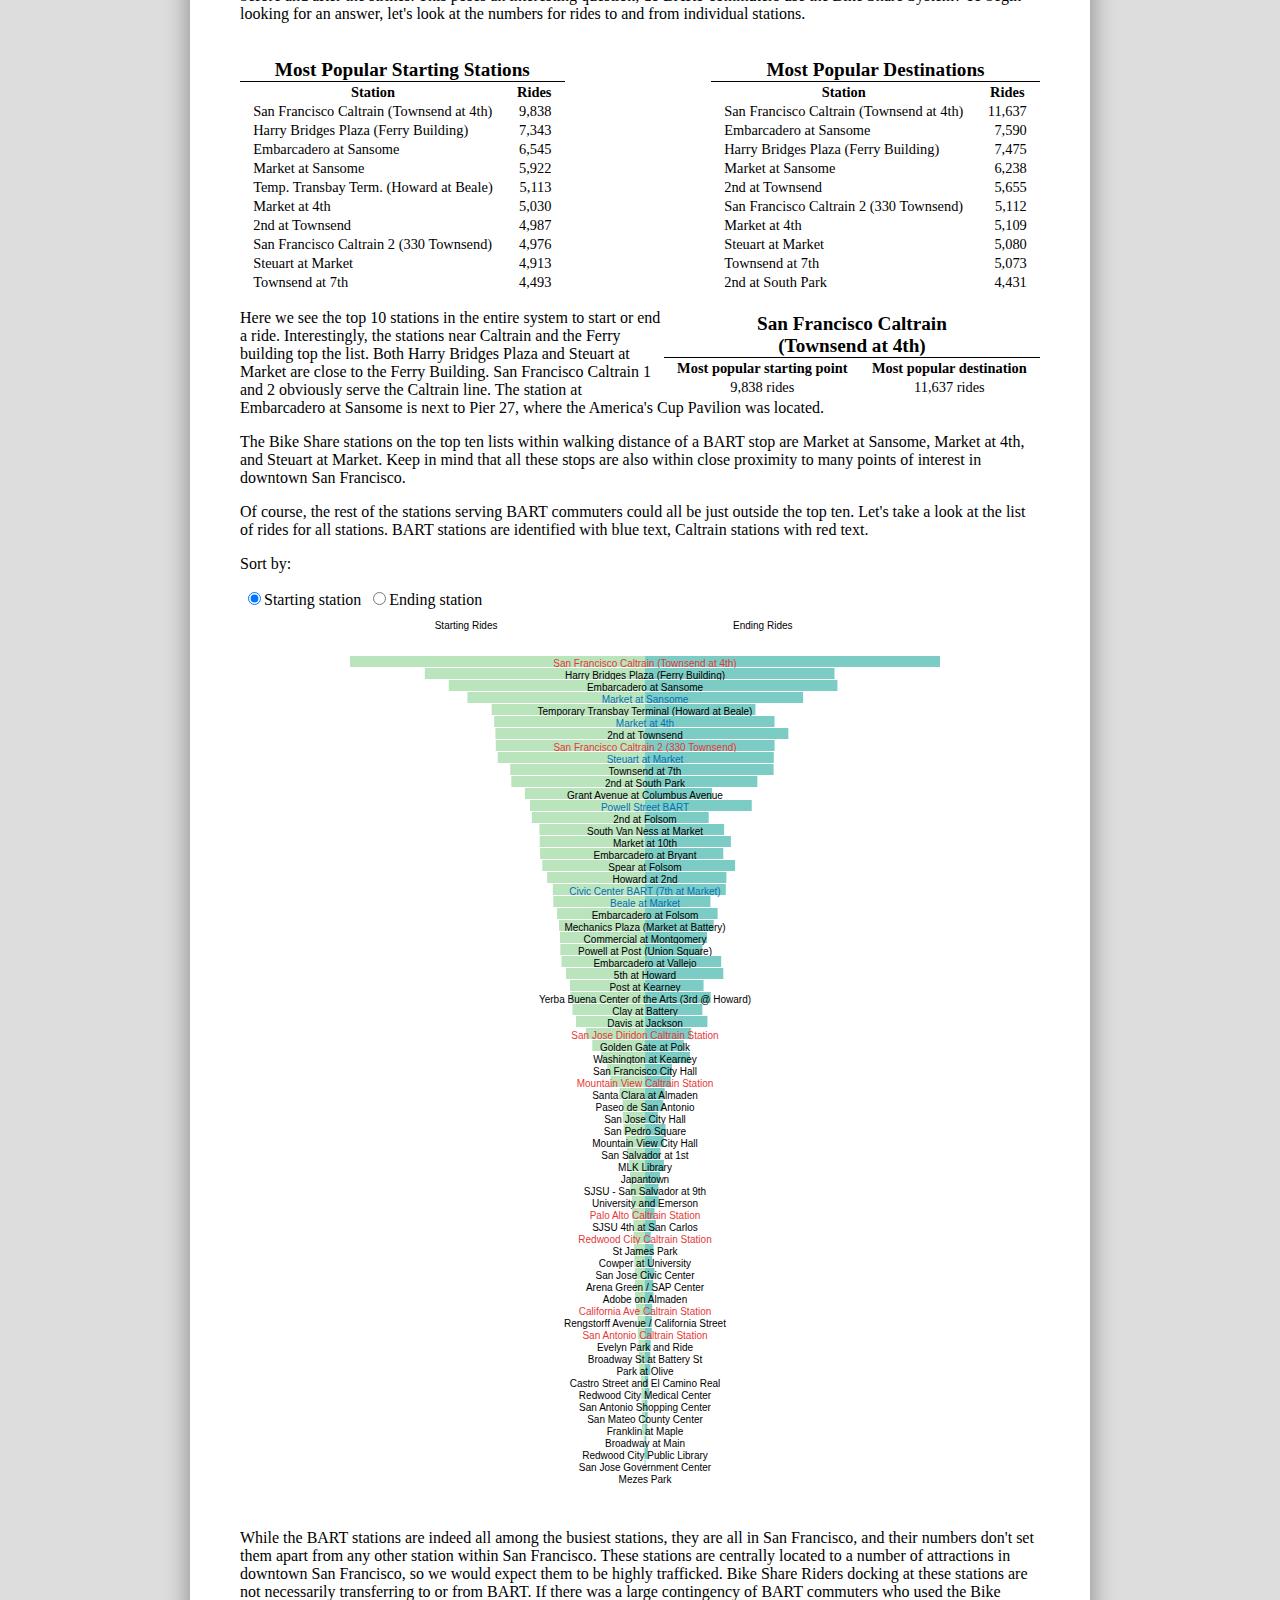
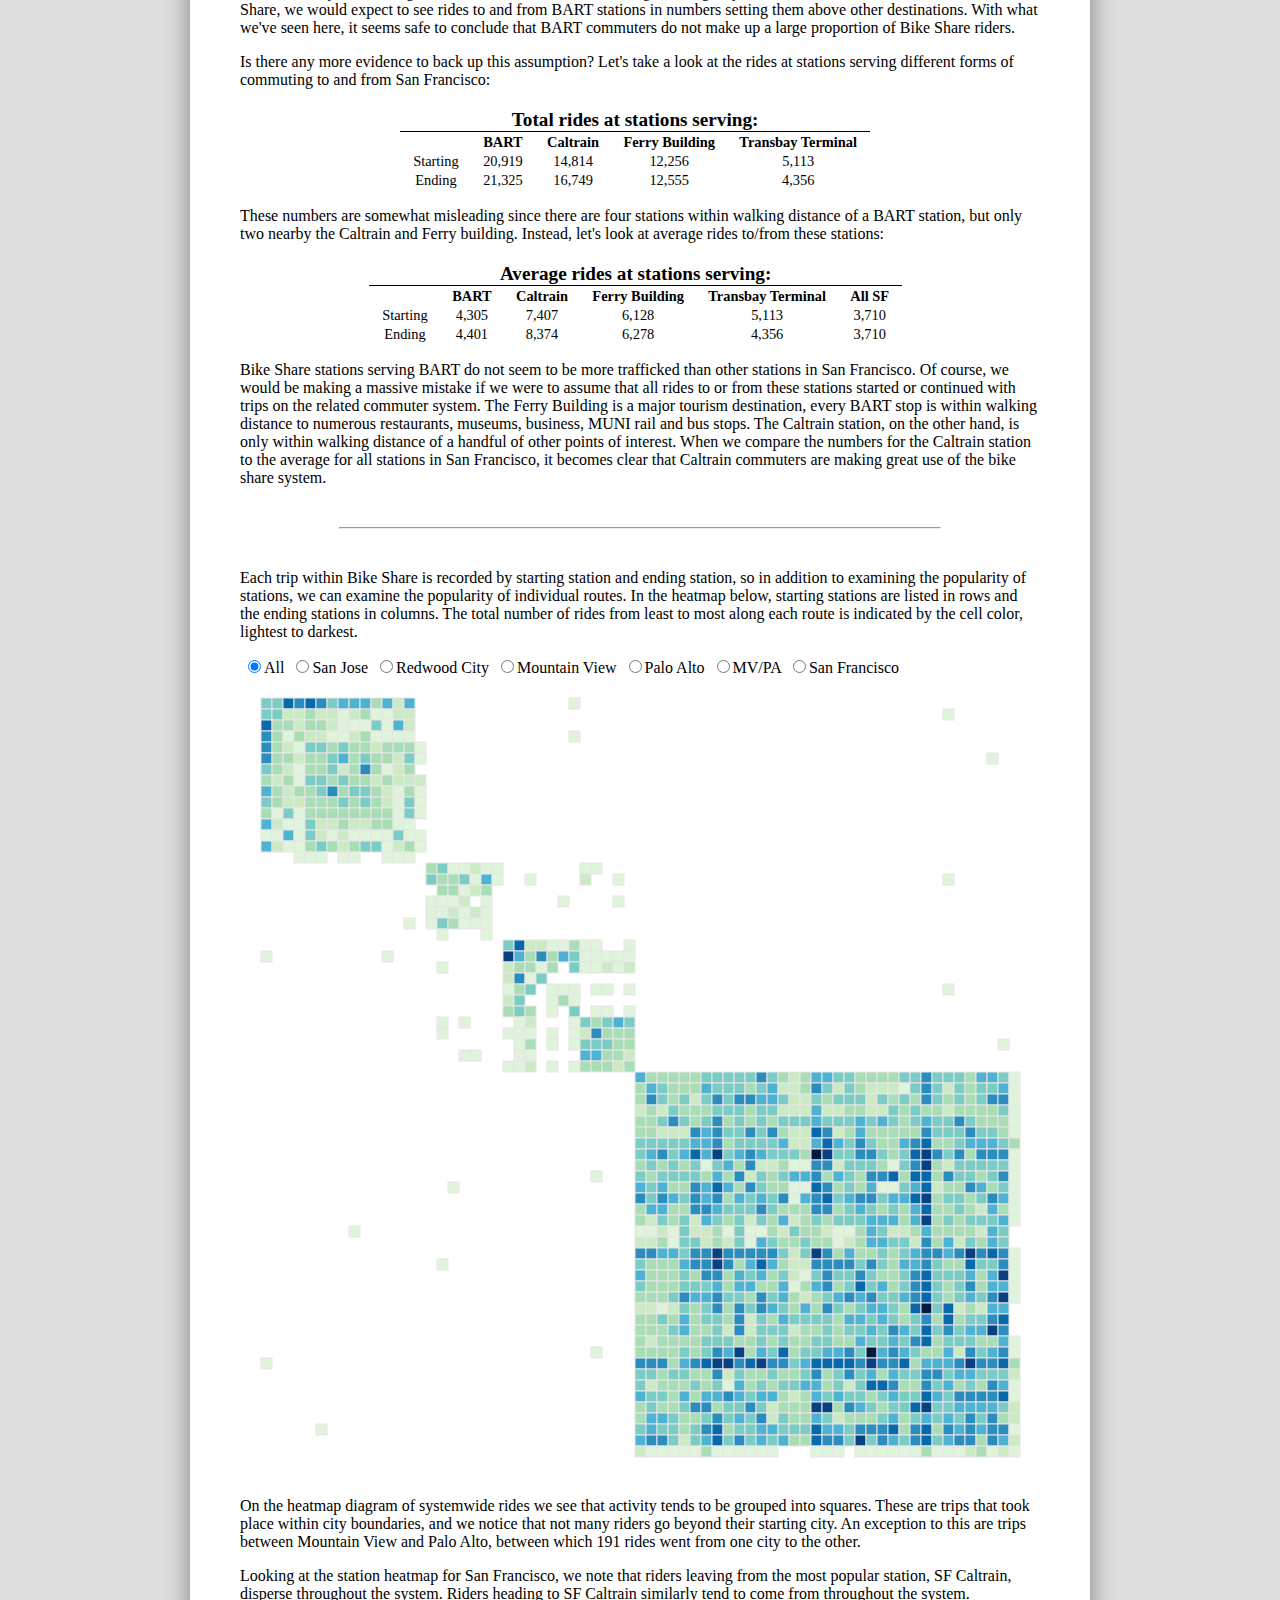
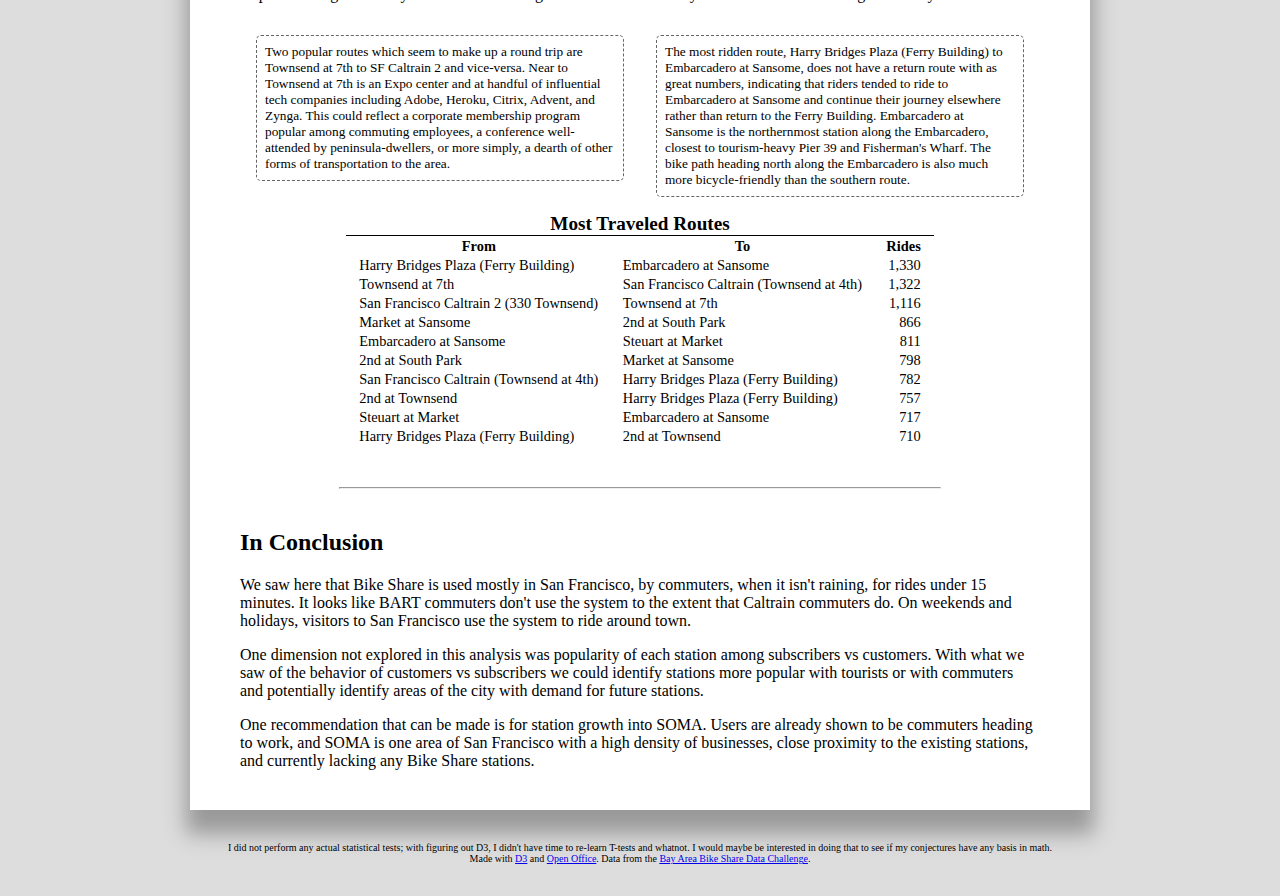
==== commit 9728fb50: "add google analytics" ====
--- a/index.html
+++ b/index.html
@@ -5,38 +5,48 @@
     <meta charset="utf-8">
     <title>BABS Data Challenge</title>
     <link rel="stylesheet" href="stylesheet.css">
+    <script>
+      (function(i,s,o,g,r,a,m){i['GoogleAnalyticsObject']=r;i[r]=i[r]||function(){
+      (i[r].q=i[r].q||[]).push(arguments)},i[r].l=1*new Date();a=s.createElement(o),
+      m=s.getElementsByTagName(o)[0];a.async=1;a.src=g;m.parentNode.insertBefore(a,m)
+      })(window,document,'script','https://www.google-analytics.com/analytics.js','ga');
+
+      ga('create', 'UA-82812853-4', 'auto');
+      ga('send', 'pageview');
+
+    </script>
 </head>
 <body>
-  <script src="//d3js.org/d3.v3.min.js" charset="utf-8"></script>
-  <script src="//code.jquery.com/jquery-1.11.0.min.js"></script>
+  <script src="js/d3.v3.js" charset="utf-8"></script>
+  <script src="js/jquery-1.11.0.js"></script>
   <script src="js/colors.js"></script>
   <header>
     <h1>Bay Area Bike Share Data Challenge</h1>
     <a href="explore.html">Explore</a> <a href="index.html">Home</a>
   </header>
-  
+
   <div class="wrapper">
-    
+
     <h2 class="analysis">What is the Bay Area Bike Share?</h2>
-    <p class="analysis">The <a href="//bayareabikeshare.com/">Bay Area Bike Share</a> system allows users to rent bicycles for short journeys between stations throughout the city.  Users can be annual members or short term (1 or 3 days).  The system is completely automated for users. </p>
+    <p class="analysis">The <a href="http://bayareabikeshare.com/">Bay Area Bike Share</a> system allows users to rent bicycles for short journeys between stations throughout the city.  Users can be annual members or short term (1 or 3 days).  The system is completely automated for users. </p>
     <p class="analysis">There are <strong>69</strong> stations across <strong>5</strong> cities in the Bike Share system, with an average of <strong>17</strong> docks per station.</p>
     <div id="pies" class="chart"></div>
     <p class="analysis">About <strong>50%</strong> of the stations and docks are located in San Francisco, but it makes up <strong>90%</strong> of the system use.</p>
     <p class="analysis">The data we analyze here came from rides between August 29, 2013 and February 28, 2014.</p>
-    
+
     <p class="fact">In those 185 days there were <strong>144,015 rides</strong>, averaging about <strong>20 minutes</strong> per trip.</p>
     <p class="fact">Total riding time: <br/><strong>49,241½ hours</strong>, or <strong>5 years, 32 weeks, 1 day, 12 hours, 27 minutes, and 4 seconds</strong>.
 </p>
-    
+
     <hr class="clear"/>
-    
+
     <h2 class="analysis">How much is the Bay Area Bike Share used?</h2>
     <input type="checkbox" id="weekendcheck">Highlight Weekends</input>
     <div id="row2" class="chart"></div>
     <p class="analysis">This chart makes it pretty clear that ridership drops on weekends. Check the box to highlight Saturdays and Sundays.</p>
-    <p class="fact"><strong>917 rides</strong> are made on average each weekday</p> 
-    <p class="fact"><strong>442 rides</strong> are made on average each weekend</p> 
-  
+    <p class="fact"><strong>917 rides</strong> are made on average each weekday</p>
+    <p class="fact"><strong>442 rides</strong> are made on average each weekend</p>
+
   <table class="fact tabCenter">
     <thead> <th>Busiest day</th> <th>Calmest day</th> </thead>
     <tbody>
@@ -44,40 +54,40 @@
       <tr> <td>1,264 rides</td> <td>81 rides</td> </tr>
     </tbody>
   </table>
-  
+
   <hr class="clear"/>
-  
+
     <h2 class="analysis">Who uses the Bay Area Bike Share?</h2>
     <div id="row3" class="chart ILL"></div>
-    <p class="analysis">Almost <strong>80%</strong> of riders have an annual subscription.  The remaining <strong>20%</strong> of riders were customers who purchased a 24-hour or 3-day pass.</p> 
-  
+    <p class="analysis">Almost <strong>80%</strong> of riders have an annual subscription.  The remaining <strong>20%</strong> of riders were customers who purchased a 24-hour or 3-day pass.</p>
+
     <hr class="clear"/>
-  
+
     <h2 class="analysis">When is Bay Area Bike Share used?</h2>
     <p class="analysis clear">We saw already that users are likely to be annual subscribers, and system use drops off on the weekends.  Let's group the rides by weekday and see how subscribers' use compares to customers':</p>
   <div id="weekday" class="chart ILR"></div>
   <p class="analysis">Weekday riders are overwhelmingly subscribers, and ridership among subscribers falls on weekends so that rides by customers just manage to outnumber them.</p>
-    
+
     <p class="analysis clear">And now we'll group rides by time of day:</p>
     <div id="hourly" class="chart ILL"></div>
-    
+
     <p class="analysis">Among subscribers we see spikes in use at 8am and 5pm with another small bump at 12 noon.  These users must be riding a bike to get to work, to go to lunch, and to head home.  </p>
       <p class="analysis">Customers hourly usage seems to fall along a bell-shaped distribution peaking at two in the afternoon.  There doesn't seem to be a lunchtime rise among customer use.  These users must be riding around throughout the daytime at their leisure.</p>
     <p class="analysis">From these usage behaviors, it would be fair to characterize the two groups of subscribers and customers as <strong>commuters</strong> and <strong>tourists</strong>, respectively.</p>
-  
-  
-    
+
+
+
     <p class="analysis">The Bike Share system is intended to be used for short rides: trips under a half hour do not incur any additional charges.  Do riders use the system in the intended way?</p>
     <div id="duration" class="chart ILR"></div>
     <p class="analysis">Yes they do.  The chart on the right shows that the most common ride length is <strong>5 to 10 minutes</strong>.  Subscribers are clearly savvy to the price structuring.  Very few rides longer than a half hour are taken by subscribers.  For the most part, customers are savvy as well.  Their trips last a little longer on average, but mostly less than 30 minutes.  There's a bump in rides that last longer than an hour, let's examine those a little closer: </p>
     <div id="durationH" class="chart"></div>
   <p class="aside ILR">By the current pricing structure, a customer purchasing a 24 hour pass and taking a ride that lasts 2 hours and 59 minutes would pay in total $41.  A ride of 2 hours and 29 minutes would only be $34. There are several bike rental companies in San Francisco which offer 3-hour rentals for around $32.  Customers taking trips less than three hours likely did not understand the bike share system and incurred unwanted overtime fees, or they decided the convenience of the automated system was worth the premium paid over other rental offerings.</p>
     <p class="analysis">Rides lasting longer than an hour are most commonly 1 to 2 hours long, and almost always taken by customers.  This could be due to confusion over the nature of the "24-hour pass" or one of many other factors including theft, forgetfulness, or getting lost.  </p>
-      
+
   <hr class="clear"/>
   <h2 class="analysis">Where do people ride Bike Share?</h2>
   <p class="analysis">We saw earlier that 90% of Bike Share rides took place in San Francisco.  Let's examine the average numbers for each city on a day-to-day basis: </p>
-  
+
   <table id="avgday" class="tabCenter"><caption>Average Rides per Day</caption>
     <thead> <th></th> <th>System Wide</th> <th>San Jose</th> <th>Redwood City</th> <th>Mountain View</th> <th>Palo Alto</th> <th>San Francisco</th></thead>
     <tbody>
@@ -86,10 +96,10 @@
       <tr> <td>Customer</td>   <td>164</td> <td> 9</td> <td>1</td> <td> 3</td> <td>4</td> <td>147</td></tr>
     </tbody>
   </table>
-  
+
   <p class="analysis">Hmm. Redwood City and Palo Alto don't see much daily use, but not much interesting here.  <span class="strike">Let's look at a chart.</span>  Let's look at an interactive chart.</p>
   <p class="analysis">Here we see total daily rides for each category of user plotted across the entire timespan, similar to the chart at the top of the page. Use the radio buttons on top to examine different cities and the checkboxes below to highlight days with a factor that might have influenced riders.</p>
-  
+
    <div id="cityRadio">
         <input type="radio" name="city" value="all" checked="true">All</input>
         <input type="radio" name="city" value="sj">San Jose</input>
@@ -121,18 +131,18 @@
         <li><input type="checkbox" id="bartCB">BART Strike</input></li>
         <li><input type="checkbox" id="govCB">Government Shutdown</input></li>
       </ul>
-  
+
   <span class="aside">Explore these factors closer on <a href="explore.html">the next page &rarr;</a></span>
 
 <p class="analysis">If our generalization of users as commuters and tourists were true, we would predict use among subscribers to drop off when commuters don't go to work and increase when tourists are in town.  With the overlays we can see this correlation holds true. Rides by subscribers in all cities decreased on weekends, over Thanksgiving, and between Christmas and New Years. Rides by customers increased noticeably on weekends, holidays, and during the America's Cup finals.</p>
 <p class="analysis">Rain seems to be a large deterrent to bike use; on rainy days system use falls almost as predictably as on weekends or holidays.  Temperature, however does not seem to have a major influence on riders.  Bay area temperatures being notoriously moderate, the lack of correlation is not surprising.  </p>
 <p class="analysis">We can't draw any conclusions about the influence of home games by the 49ers, Giants, or Sharks.  Heading to a Giants game would seem to be an ideal use of the Bike Share, but during this period the only Giants home games overlapped with Americas Cup races.  There are a few dates where a Sharks game correlated with a slight rise above average usage, but such deviation from average is normal throughout this time period.</p>
 <p class="analysis">Interestingly, both the federal government shutdown of October and the two BART worker strikes of October and December did not seem to have a major influence.  Rider numbers during the strikes remained similar to numbers from the weeks before and after the strikes.  This poses an interesting question,  do BART commuters use the Bike Share System?  To begin looking for an answer, let's look at the numbers for rides to and from individual stations.</p>
-  
+
 <table class="tabRight ILL">
     <caption>Most Popular Starting Stations</caption>
-    <thead> 
-      <th>Station</th> <th>Rides</th> 
+    <thead>
+      <th>Station</th> <th>Rides</th>
     </thead>
     <tbody>
       <tr> <td>San Francisco Caltrain (Townsend at 4th)</td> <td>9,838</td> </tr>
@@ -150,8 +160,8 @@
 
   <table class="tabRight ILR">
     <caption>Most Popular Destinations</caption>
-    <thead> 
-      <th>Station</th> <th>Rides</th> 
+    <thead>
+      <th>Station</th> <th>Rides</th>
     </thead>
     <tbody>
       <tr> <td>San Francisco Caltrain (Townsend at 4th)</td> <td>11,637</td> </tr>
@@ -170,8 +180,8 @@
 
 <table class="ILR tabCenter">
       <caption>San Francisco Caltrain <br/>(Townsend at 4th)</caption>
-      <thead> 
-        <th>Most popular starting point</th> <th>Most popular destination</th> 
+      <thead>
+        <th>Most popular starting point</th> <th>Most popular destination</th>
       </thead>
       <tbody>
         <tr> <td>9,838 rides</td> <td>11,637 rides</td> </tr>
@@ -182,8 +192,8 @@
 
 <p class="analysis">The Bike Share stations on the top ten lists within walking distance of a BART stop are Market at Sansome, Market at 4th, and Steuart at Market.  Keep in mind that all these stops are also within close proximity to many points of interest in downtown San Francisco. </p>
 
-<p class="analysis">Of course, the rest of the stations serving BART commuters could all be just outside the top ten.  Let's take a look at the list of rides for all stations. BART stations are identified with blue text, Caltrain stations with red text.</p>  
-    
+<p class="analysis">Of course, the rest of the stations serving BART commuters could all be just outside the top ten.  Let's take a look at the list of rides for all stations. BART stations are identified with blue text, Caltrain stations with red text.</p>
+
 <p>Sort by:</p>
     <div id="sort" class="center">
         <input type="radio" name="stationSort" value="start" checked="true">Starting station</input>
@@ -192,7 +202,7 @@
 
   <div id="hbar"></div>
   <p class="analysis">While the BART stations are indeed all among the busiest stations, they are all in San Francisco, and their numbers don't set them apart from any other station within San Francisco.  These stations are centrally located to a number of attractions in downtown San Francisco, so we would expect them to be highly trafficked.  Bike Share Riders docking at these stations are not necessarily transferring to or from BART.  If there was a large contingency of BART commuters who used the Bike Share, we would expect to see rides to and from BART stations in numbers setting them above other destinations. With what we've seen here, it seems safe to conclude that BART commuters do not make up a large proportion of Bike Share riders.</p>
-      
+
       <p class="analysis">Is there any more evidence to back up this assumption? Let's take a look at the rides at stations serving different forms of commuting to and from San Francisco:</p>
 
 <table id="commuter" class="tabCenter"><caption>Total rides at stations serving:</caption>
@@ -217,13 +227,13 @@
 
 
  <hr/>
-  
+
 <p class="analysis">Each trip within Bike Share is recorded by starting station and ending station, so in addition to examining the popularity of stations, we can examine the popularity of individual routes.  In the heatmap below, starting stations are listed in rows and the ending stations in columns.  The total number of rides from least to most along each route is indicated by the cell color, lightest to darkest. </p>
 
       <div id="tooltip" class="hidden">
         <p><span id="value"></p>
       </div>
-      
+
       <div id="heatRadio">
         <input type="radio" name="heat" value="all" checked="true">All</input>
         <input type="radio" name="heat" value="sj">San Jose</input>
@@ -243,11 +253,11 @@
 <p class="aside ILL">Two popular routes which seem to make up a round trip are Townsend at 7th to SF Caltrain 2 and vice-versa.  Near to Townsend at 7th is an Expo center and at handful of influential tech companies including Adobe, Heroku, Citrix, Advent, and Zynga.  This could reflect a corporate membership program popular among commuting employees, a conference well-attended by peninsula-dwellers, or more simply, a dearth of other forms of transportation to the area. </p>
 
 <p class="aside ILL"> The most ridden route, Harry Bridges Plaza (Ferry Building) to Embarcadero at Sansome, does not have a return route with as great numbers, indicating that riders tended to ride to Embarcadero at Sansome and continue their journey elsewhere rather than return to the Ferry Building.  Embarcadero at Sansome is the northernmost station along the Embarcadero, closest to tourism-heavy Pier 39 and Fisherman's Wharf.  The bike path heading north along the Embarcadero is also much more bicycle-friendly than the southern route. </p>
- 
+
 <table class="tabRight center ">
-   
+
     <caption>Most Traveled Routes</caption>
-    <thead> 
+    <thead>
       <th>From</th> <th>To</th> <th>Rides</th>
     </thead>
     <tbody>
@@ -269,18 +279,16 @@
       <p class="analysis">We saw here that Bike Share is used mostly in San Francisco, by commuters, when it isn't raining, for rides under 15 minutes.  It looks like BART commuters don't use the system to the extent that Caltrain commuters do. On weekends and holidays, visitors to San Francisco use the system to ride around town.</p>
     <p class="analysis">One dimension not explored in this analysis was popularity of each station among subscribers vs customers.  With what we saw of the behavior of customers vs subscribers we could identify stations more popular with tourists or with commuters and potentially identify areas of the city with demand for future stations.</p>
     <p class="analysis">One recommendation that can be made is for station growth into SOMA.  Users are already shown to be commuters heading to work, and SOMA is one area of San Francisco with a high density of businesses, close proximity to the existing stations, and currently lacking any Bike Share stations.</p>
-    
-    <h2>Post-contest Addendum</h2>
-    <p class="analysis">After submitting this entry to the bike share contest, I kept thinking to myself, "It doesn't make sense that BART riders don't make up a big group of Bike Share users. How else could I show where the Subscribers come from?" It turns out that information was in the original dataset all along, so I made <a href="map.html">a map of subscribers by zip code.</a></p>
-    <p class="analysis">Which shows that many Riders are Subscribers who live in the East Bay, near a BART station.  Clearly, some more analysis is in order to figure out why the BART Bike Share stations don't stand out among other San Francisco stations.</p>
-  
+
+
+
   </div>
-  
+
   <footer>
     I did not perform any actual statistical tests; with figuring out D3, I didn't have time to re-learn T-tests and whatnot.  I would maybe be interested in doing that to see if my conjectures have any basis in math. <br />
-    Made with <a href="//www.d3js.org">D3</a> and <a href="//www.openoffice.org/">Open Office</a>.  Data from the <a href="//bayareabikeshare.com/datachallenge">Bay Area Bike Share Data Challenge</a>.
+    Made with <a href="http://www.d3js.org">D3</a> and <a href="http://www.openoffice.org/">Open Office</a>.  Data from the <a href="http://bayareabikeshare.com/datachallenge">Bay Area Bike Share Data Challenge</a>.
   </footer>
-  
+
   <script src="js/main.js"></script>
   <script src="js/indepth.js"></script>
 </body>
--- a/stylesheet.css
+++ b/stylesheet.css
@@ -182,7 +182,7 @@
   font: 10px sans-serif;
 }
 
-.label {
+.maplabel {
     fill: blue;
         }
 /* ----- SVG ----- */
@@ -215,7 +215,6 @@
 }
 path {
   fill: none;
-  clip-path: url(#clip);
 }
 .axis path,
 .axis line {
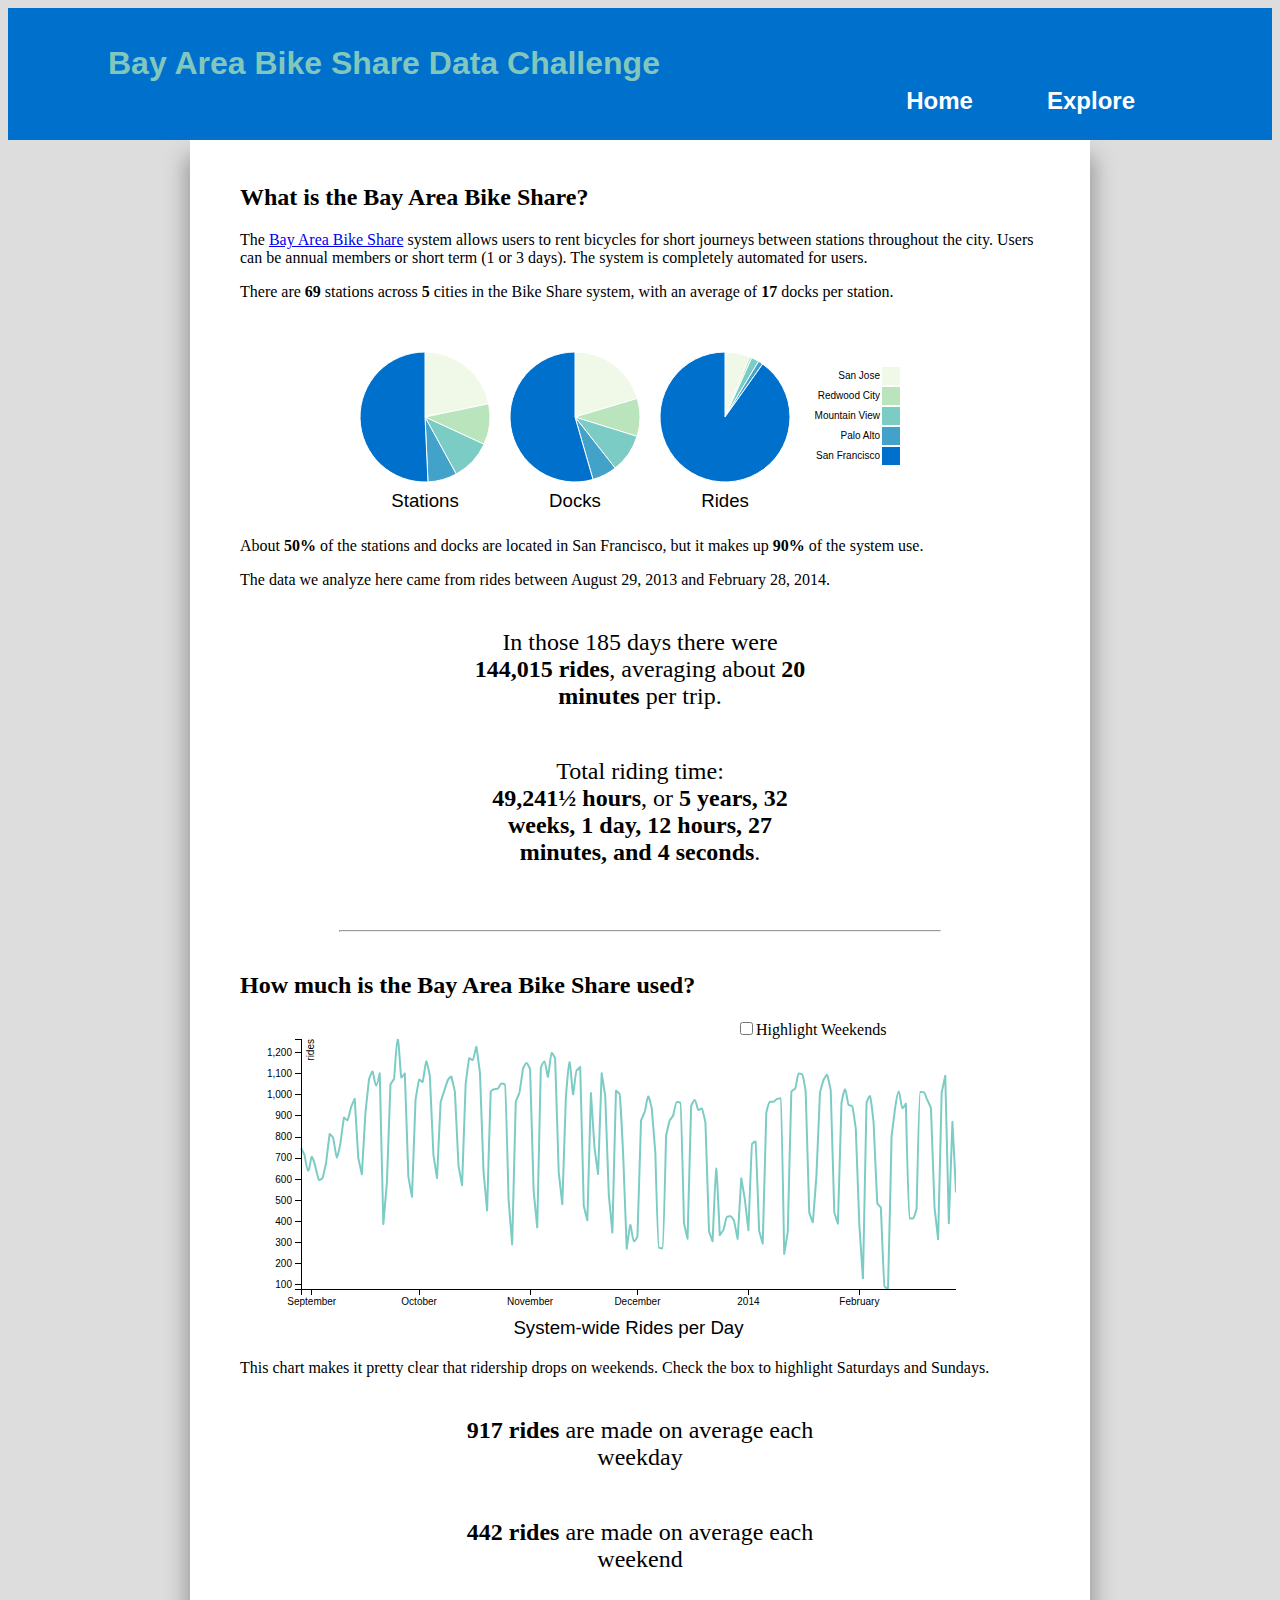
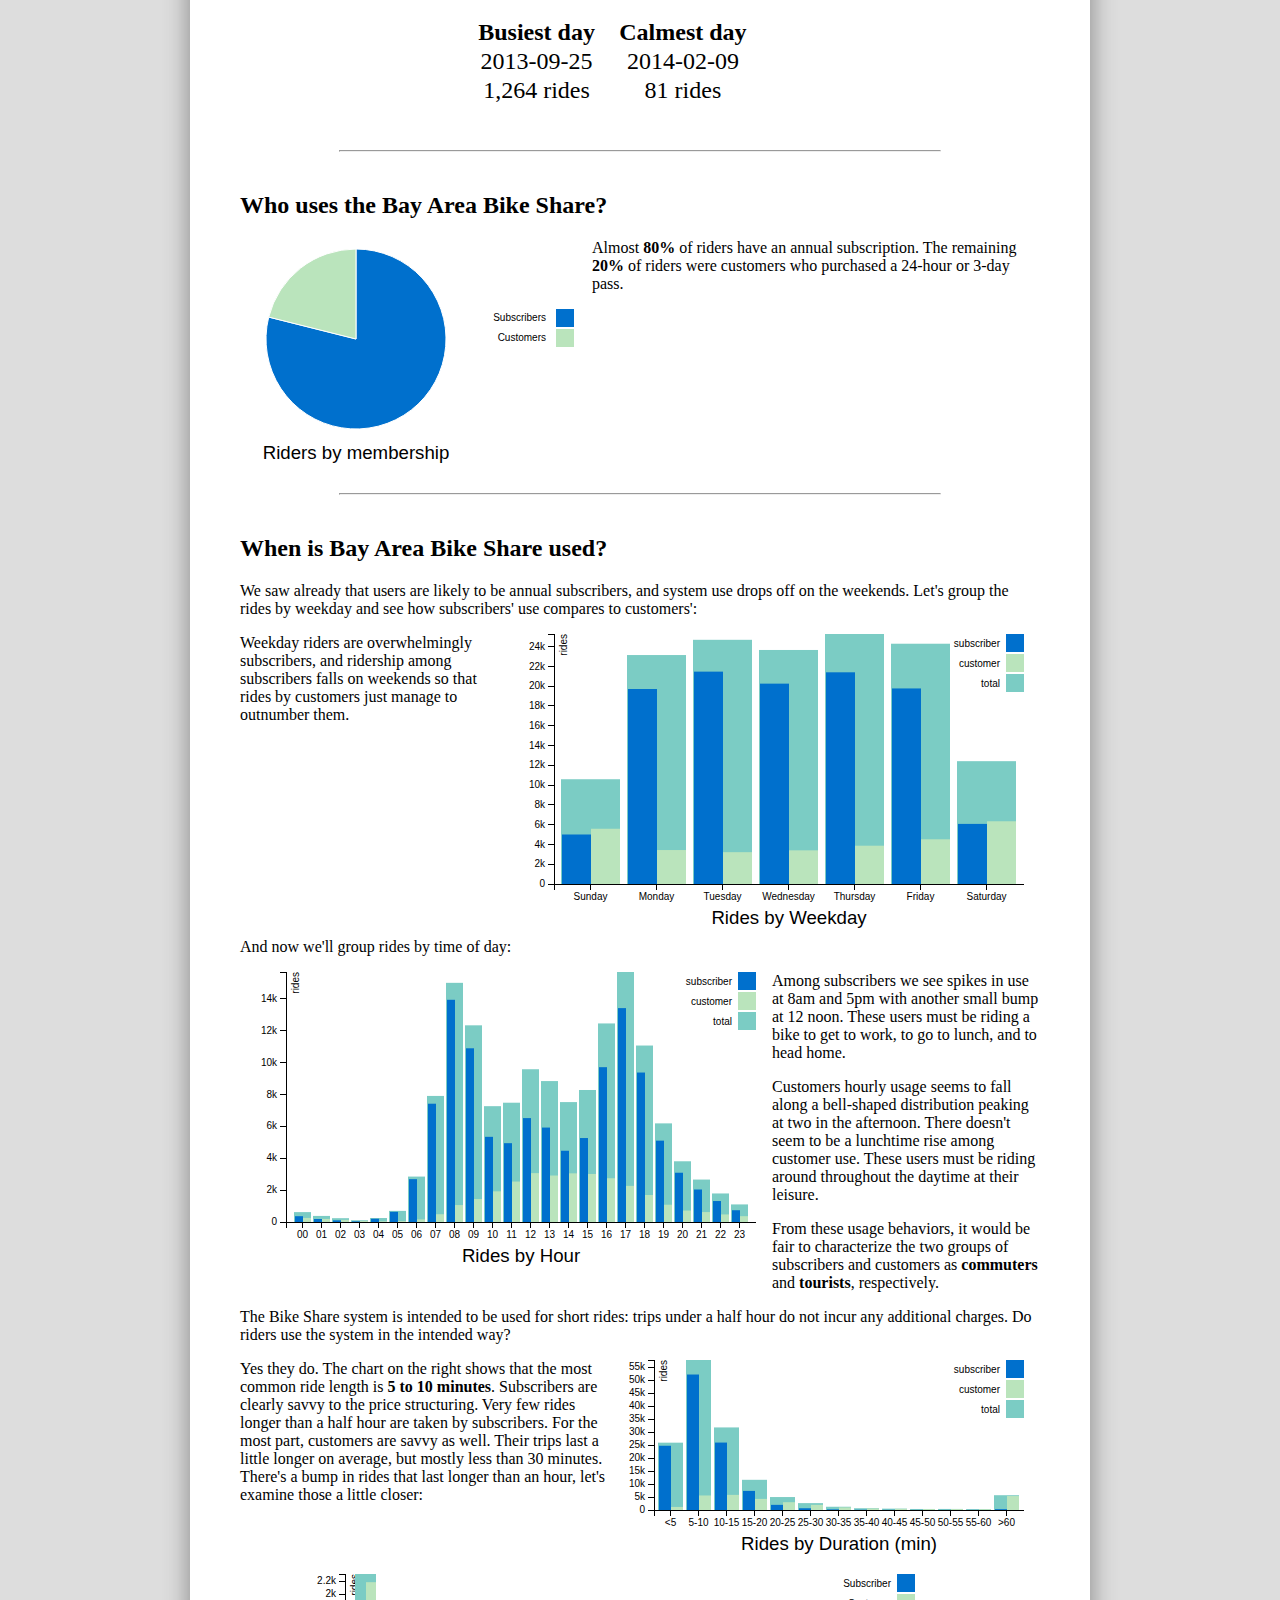
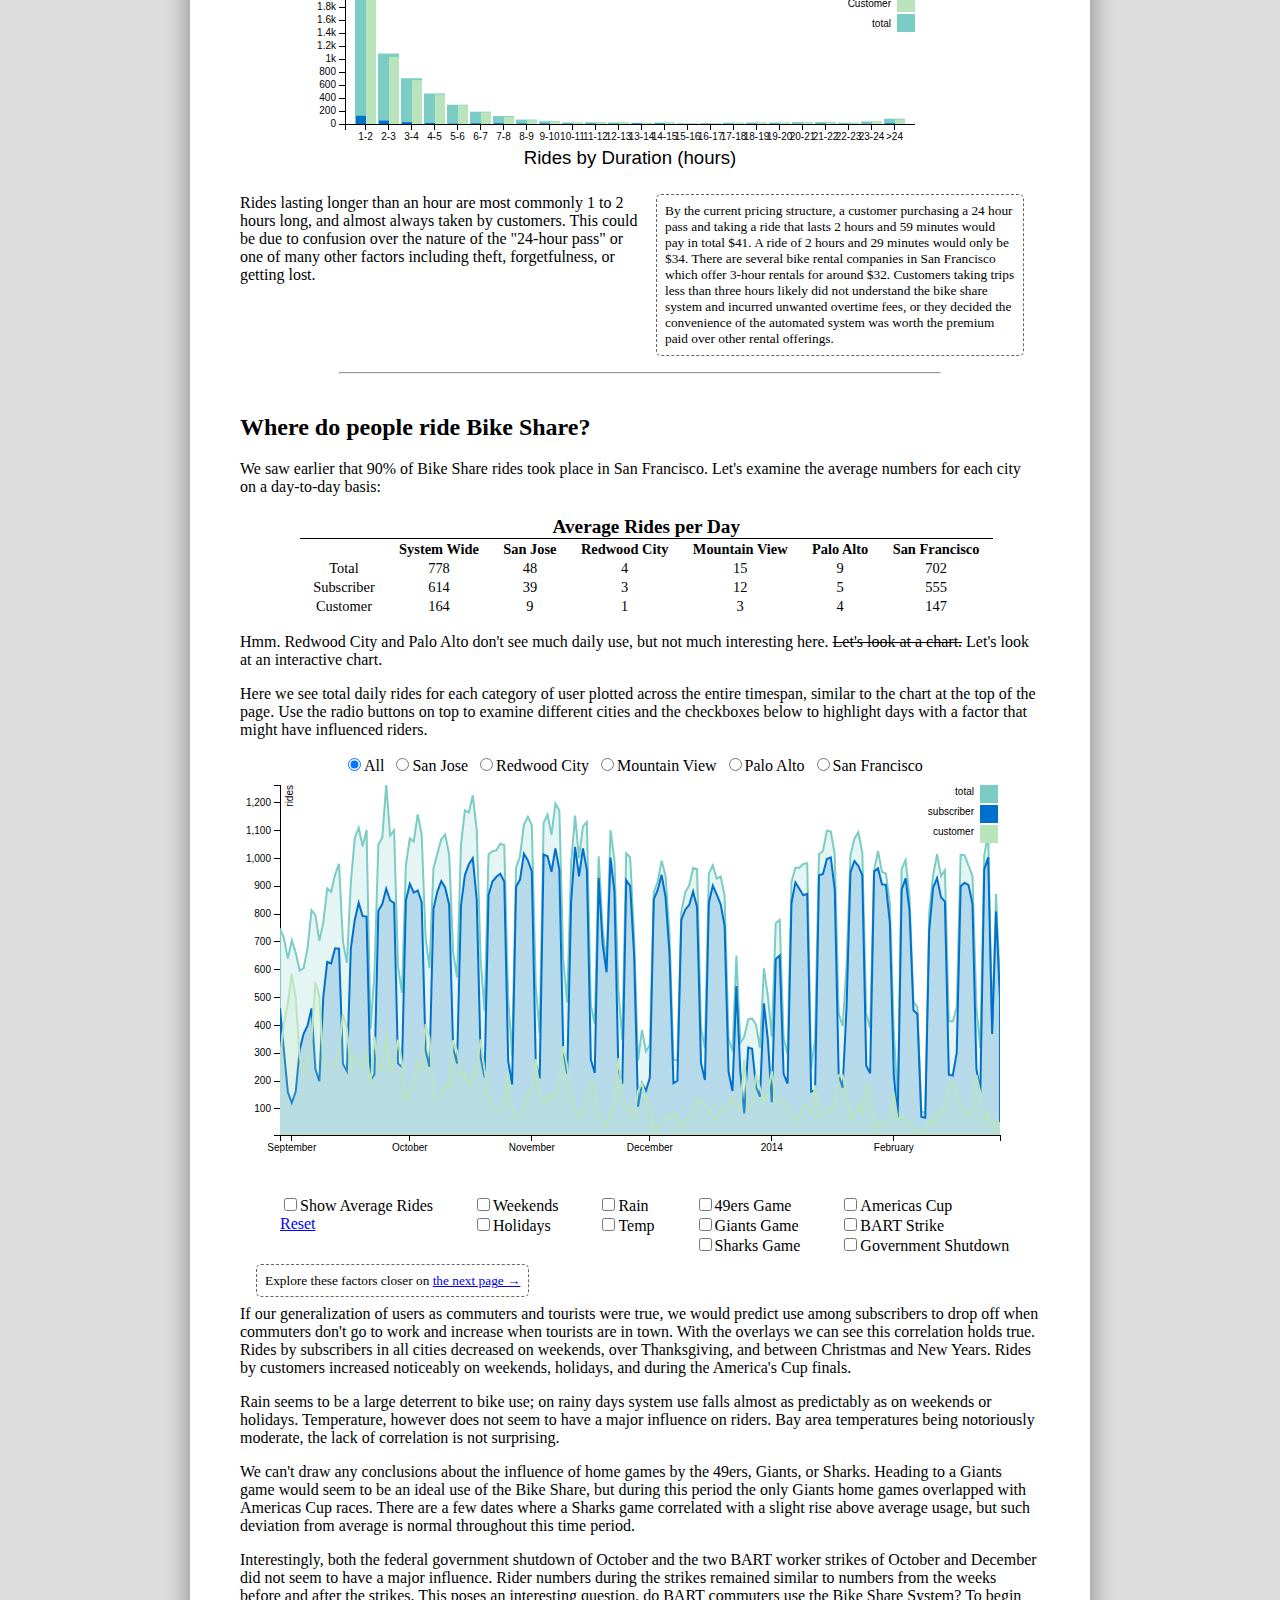
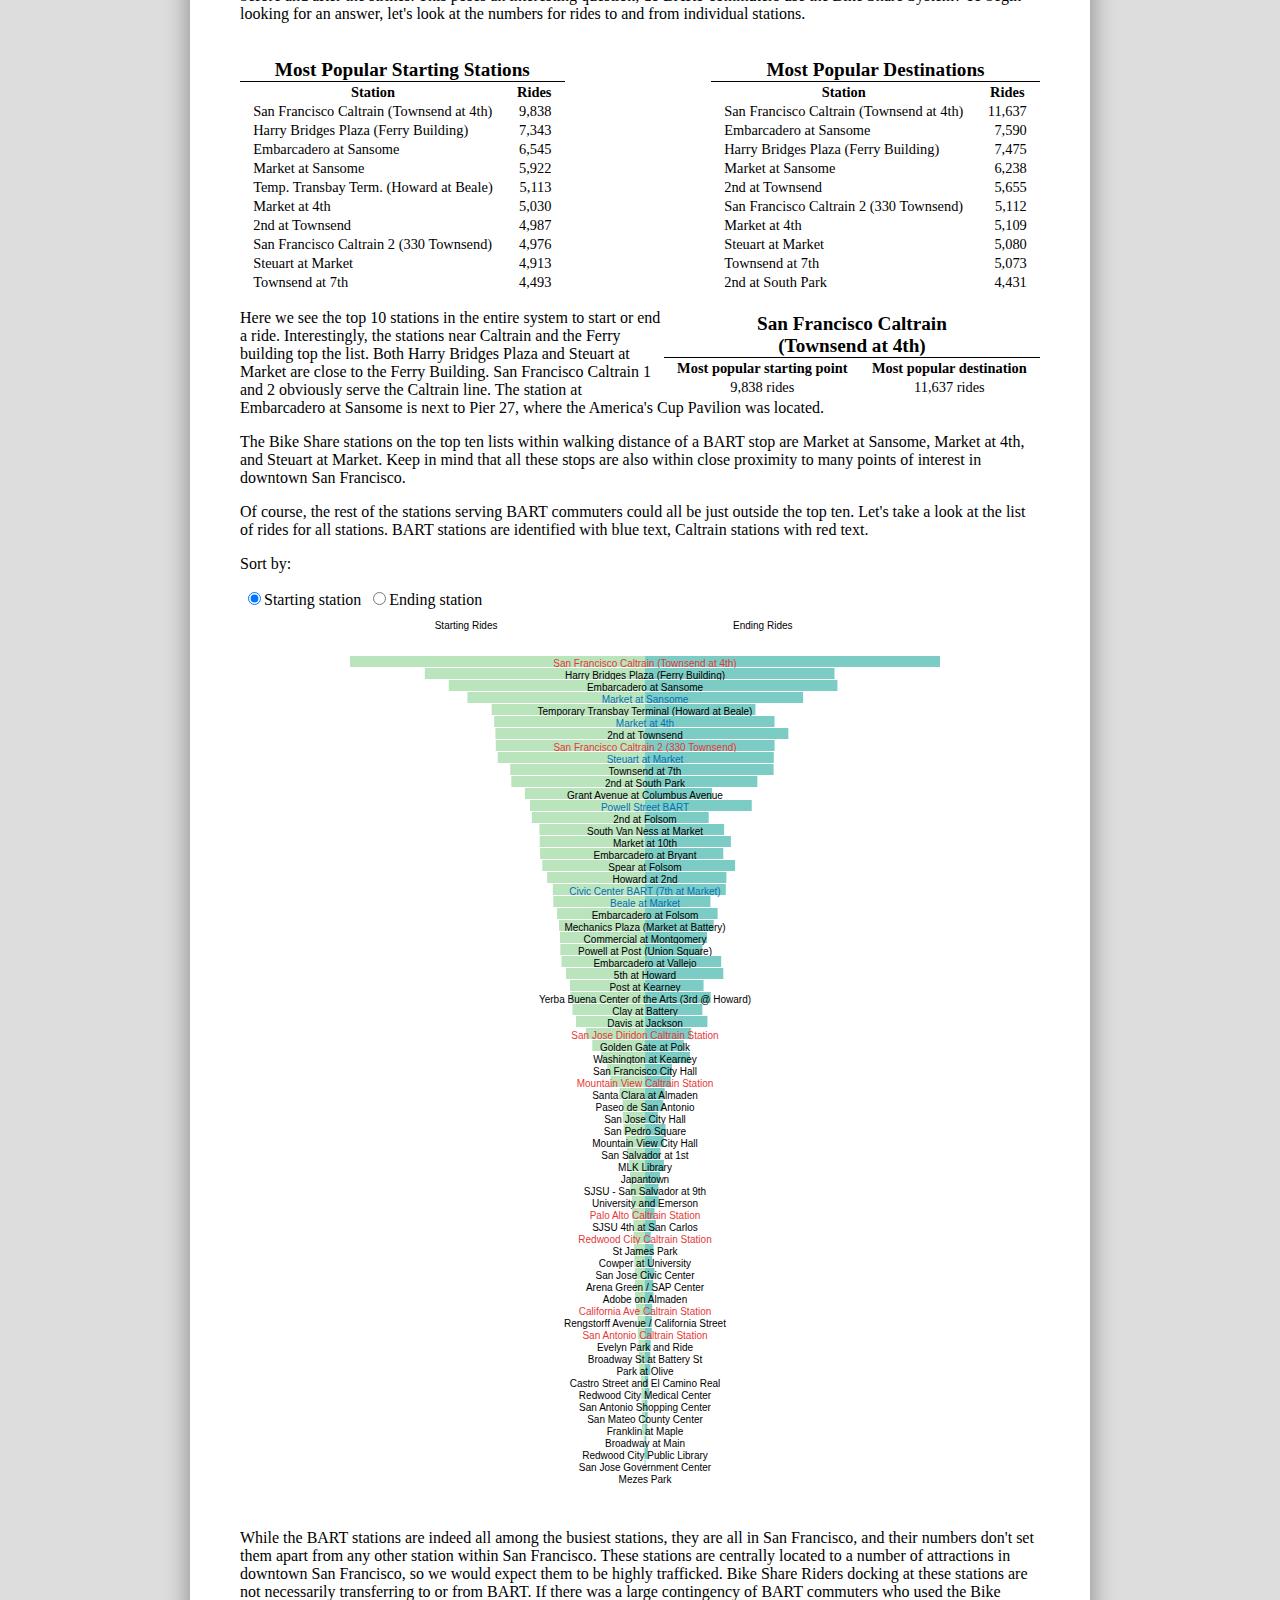
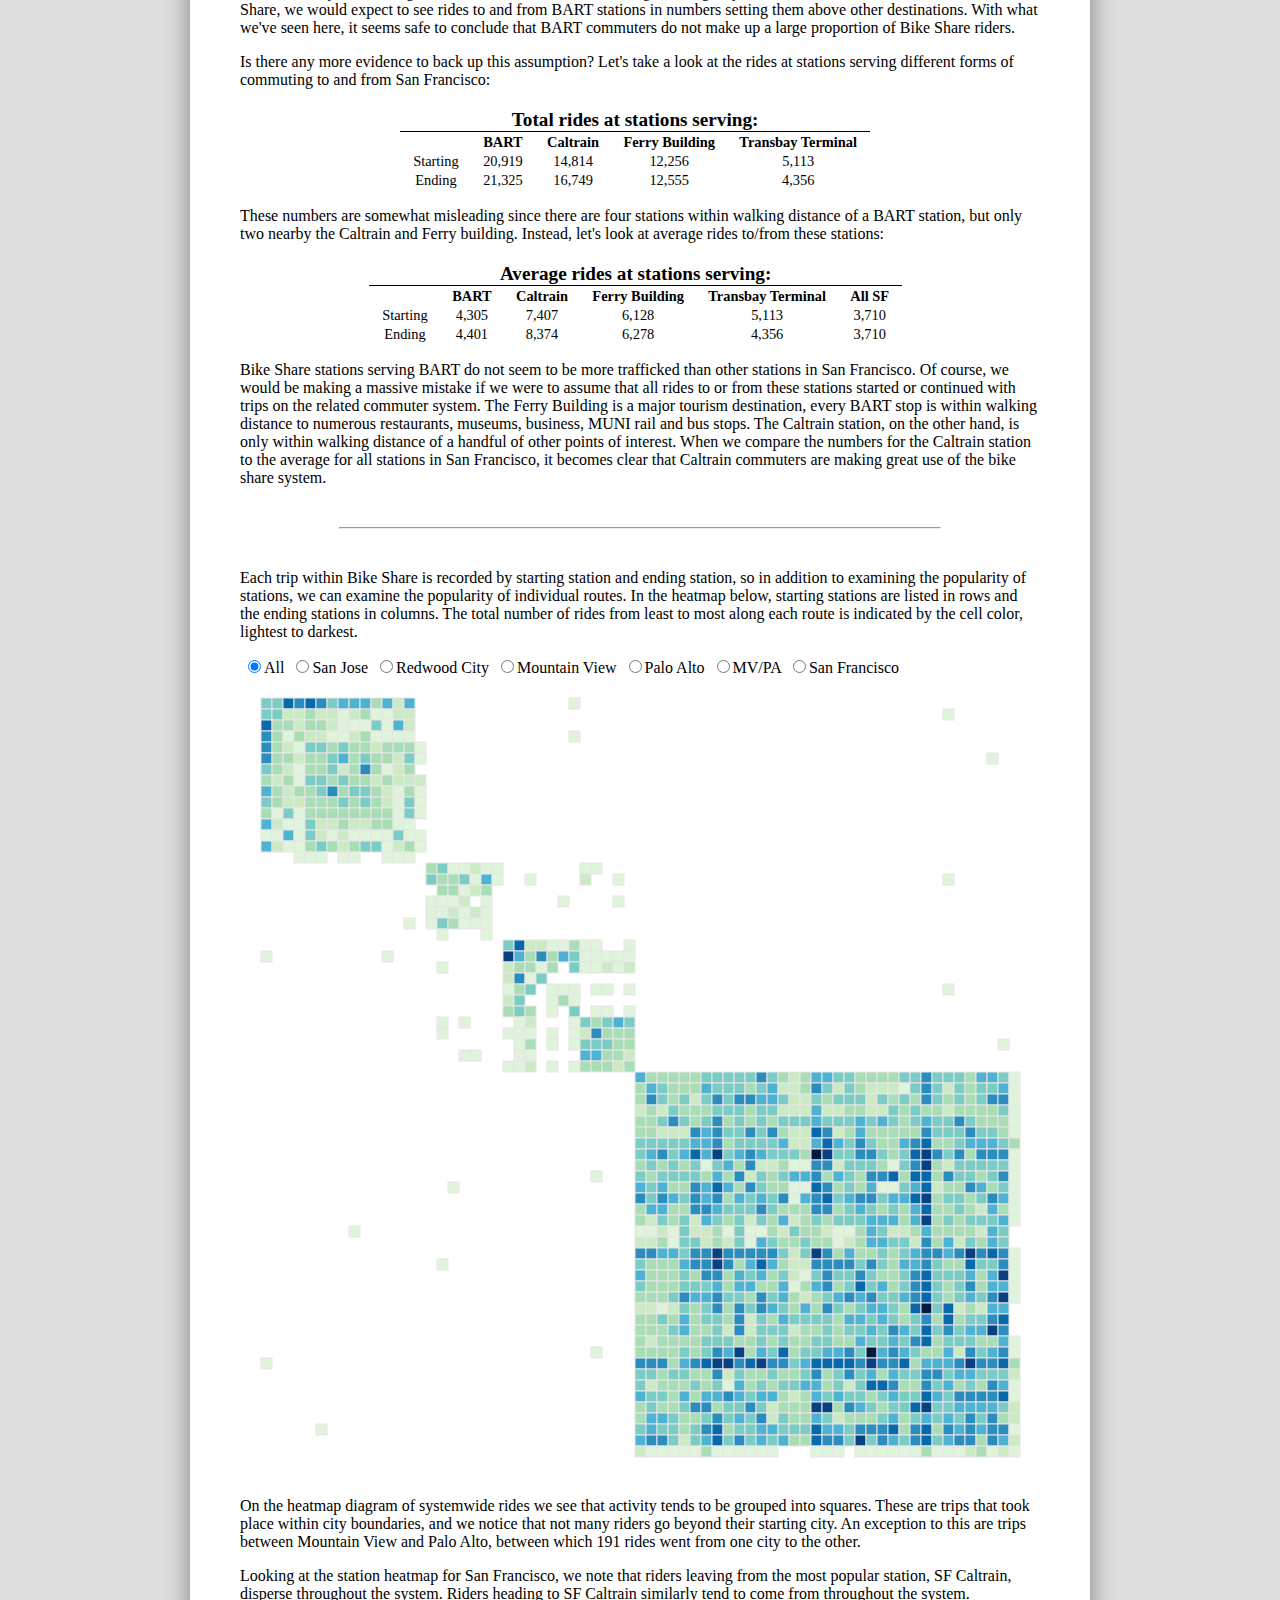
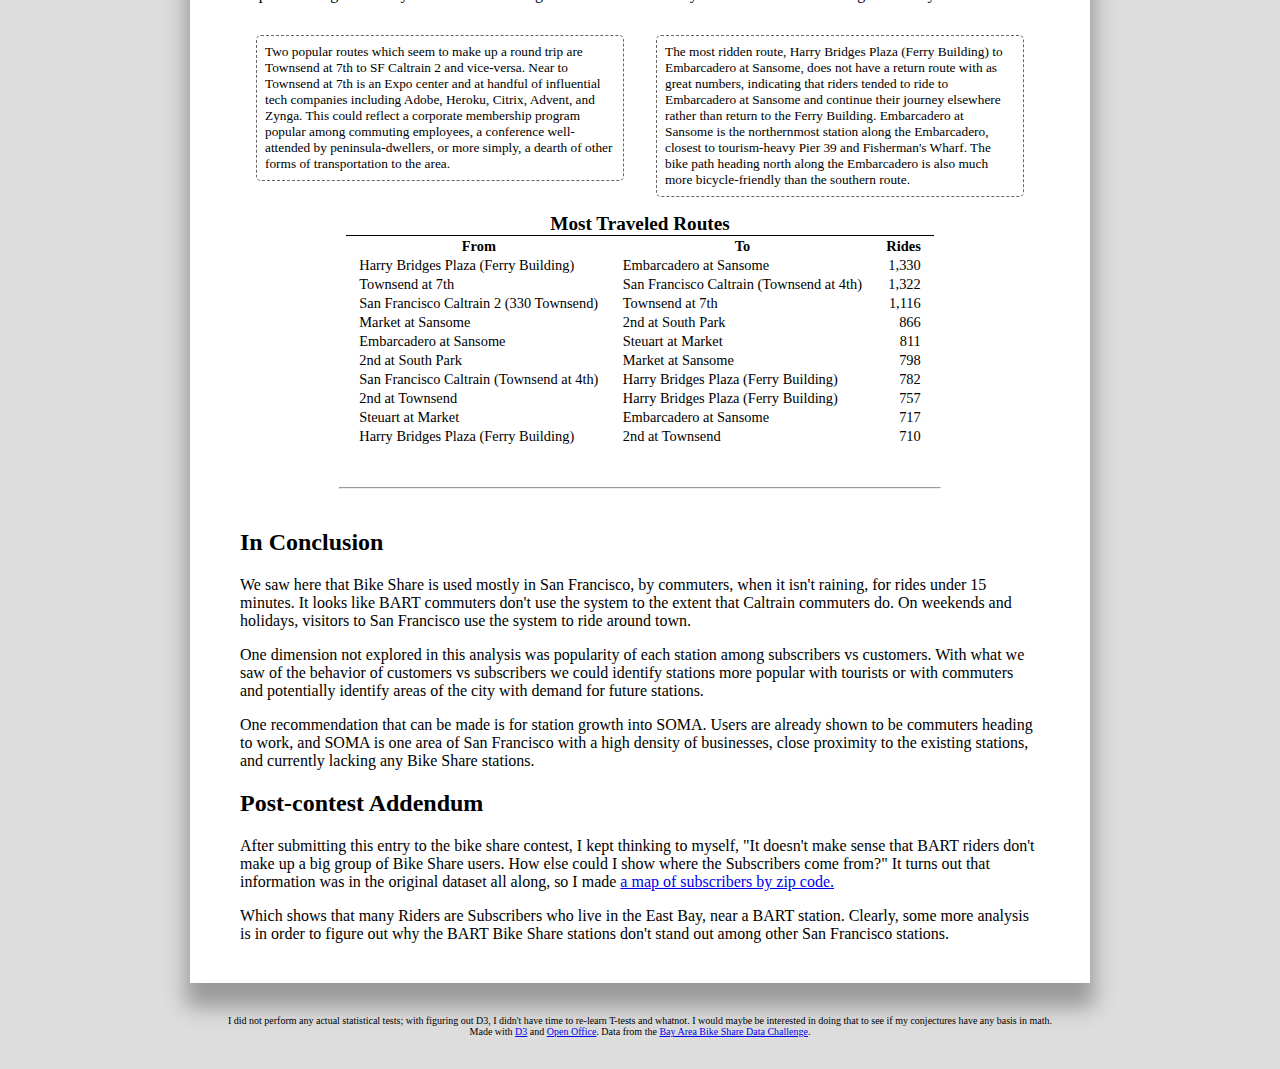
==== commit b2f45df9: "fix merge conflicts" ====
--- a/index.html
+++ b/index.html
@@ -280,8 +280,10 @@
     <p class="analysis">One dimension not explored in this analysis was popularity of each station among subscribers vs customers.  With what we saw of the behavior of customers vs subscribers we could identify stations more popular with tourists or with commuters and potentially identify areas of the city with demand for future stations.</p>
     <p class="analysis">One recommendation that can be made is for station growth into SOMA.  Users are already shown to be commuters heading to work, and SOMA is one area of San Francisco with a high density of businesses, close proximity to the existing stations, and currently lacking any Bike Share stations.</p>
 
-
-
+    <h2>Post-contest Addendum</h2>
+    <p class="analysis">After submitting this entry to the bike share contest, I kept thinking to myself, "It doesn't make sense that BART riders don't make up a big group of Bike Share users. How else could I show where the Subscribers come from?" It turns out that information was in the original dataset all along, so I made <a href="map.html">a map of subscribers by zip code.</a></p>
+    <p class="analysis">Which shows that many Riders are Subscribers who live in the East Bay, near a BART station.  Clearly, some more analysis is in order to figure out why the BART Bike Share stations don't stand out among other San Francisco stations.</p>
+  
   </div>
 
   <footer>
